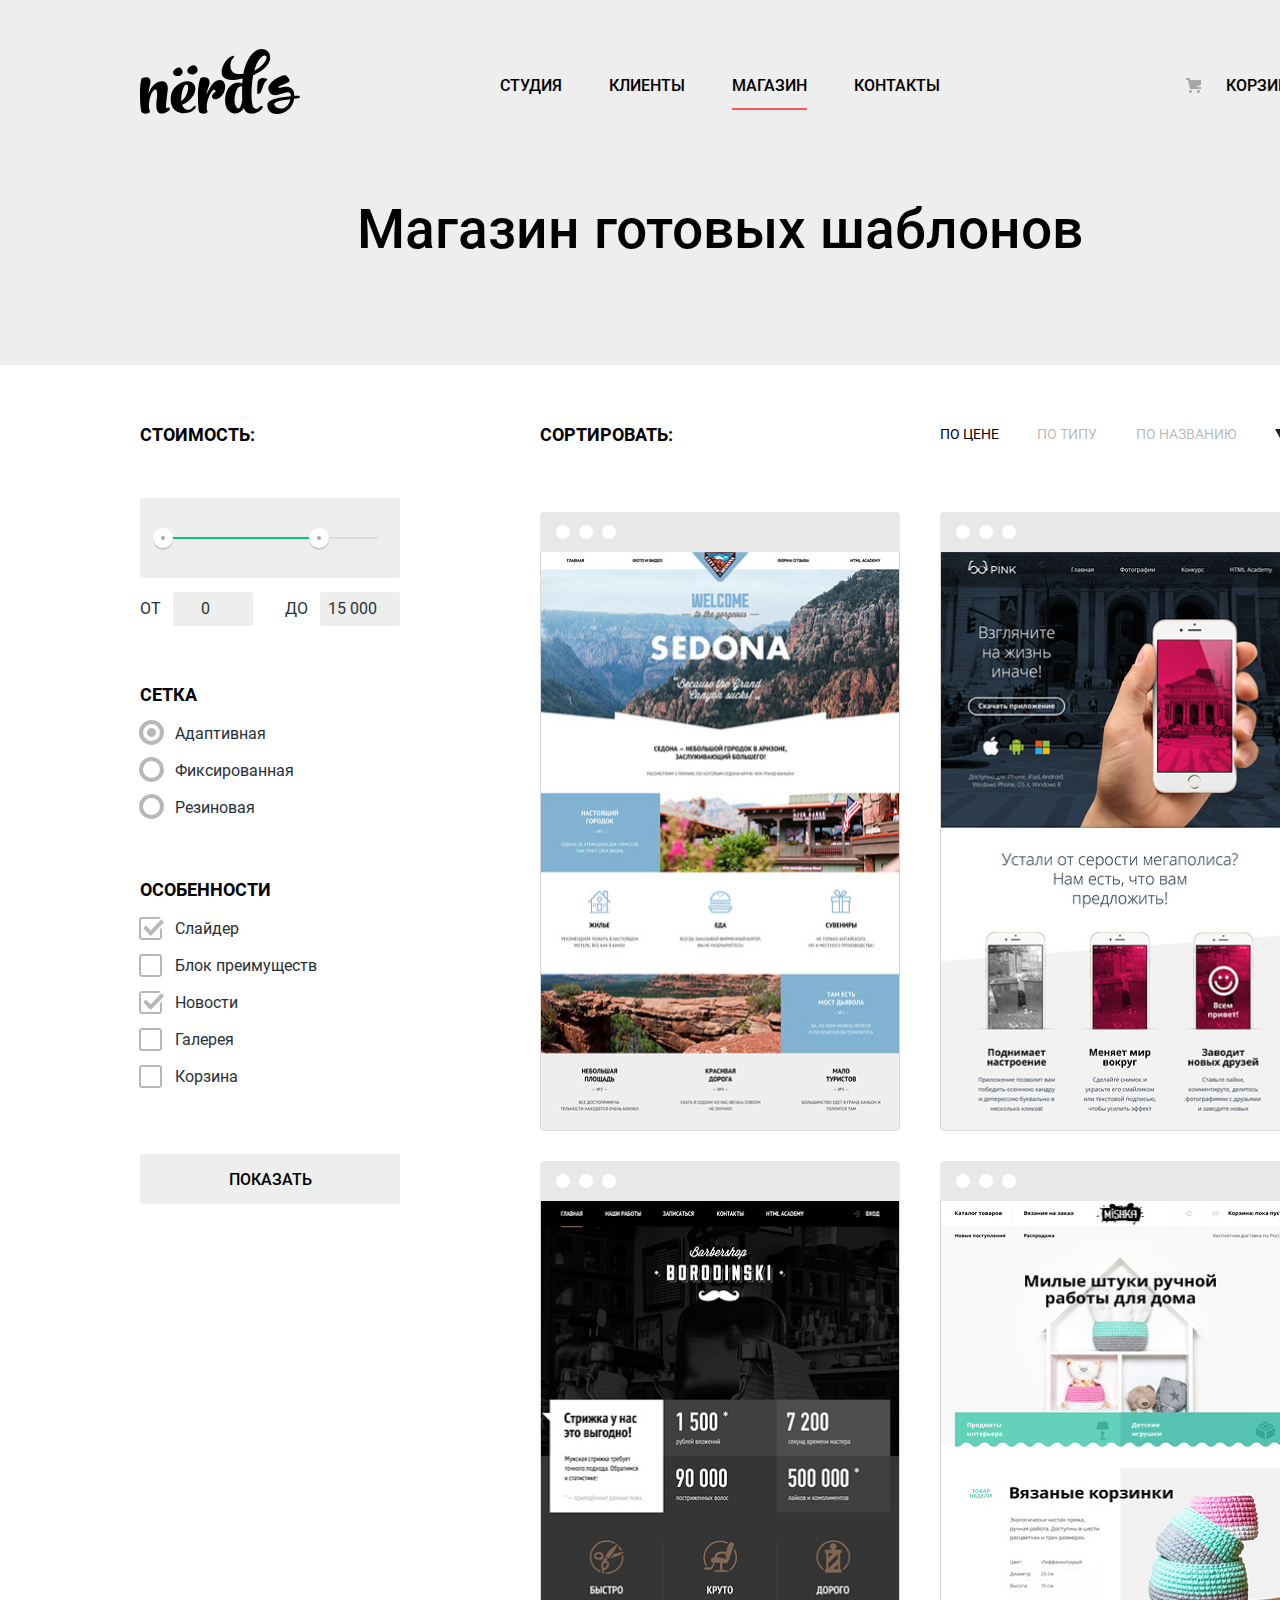
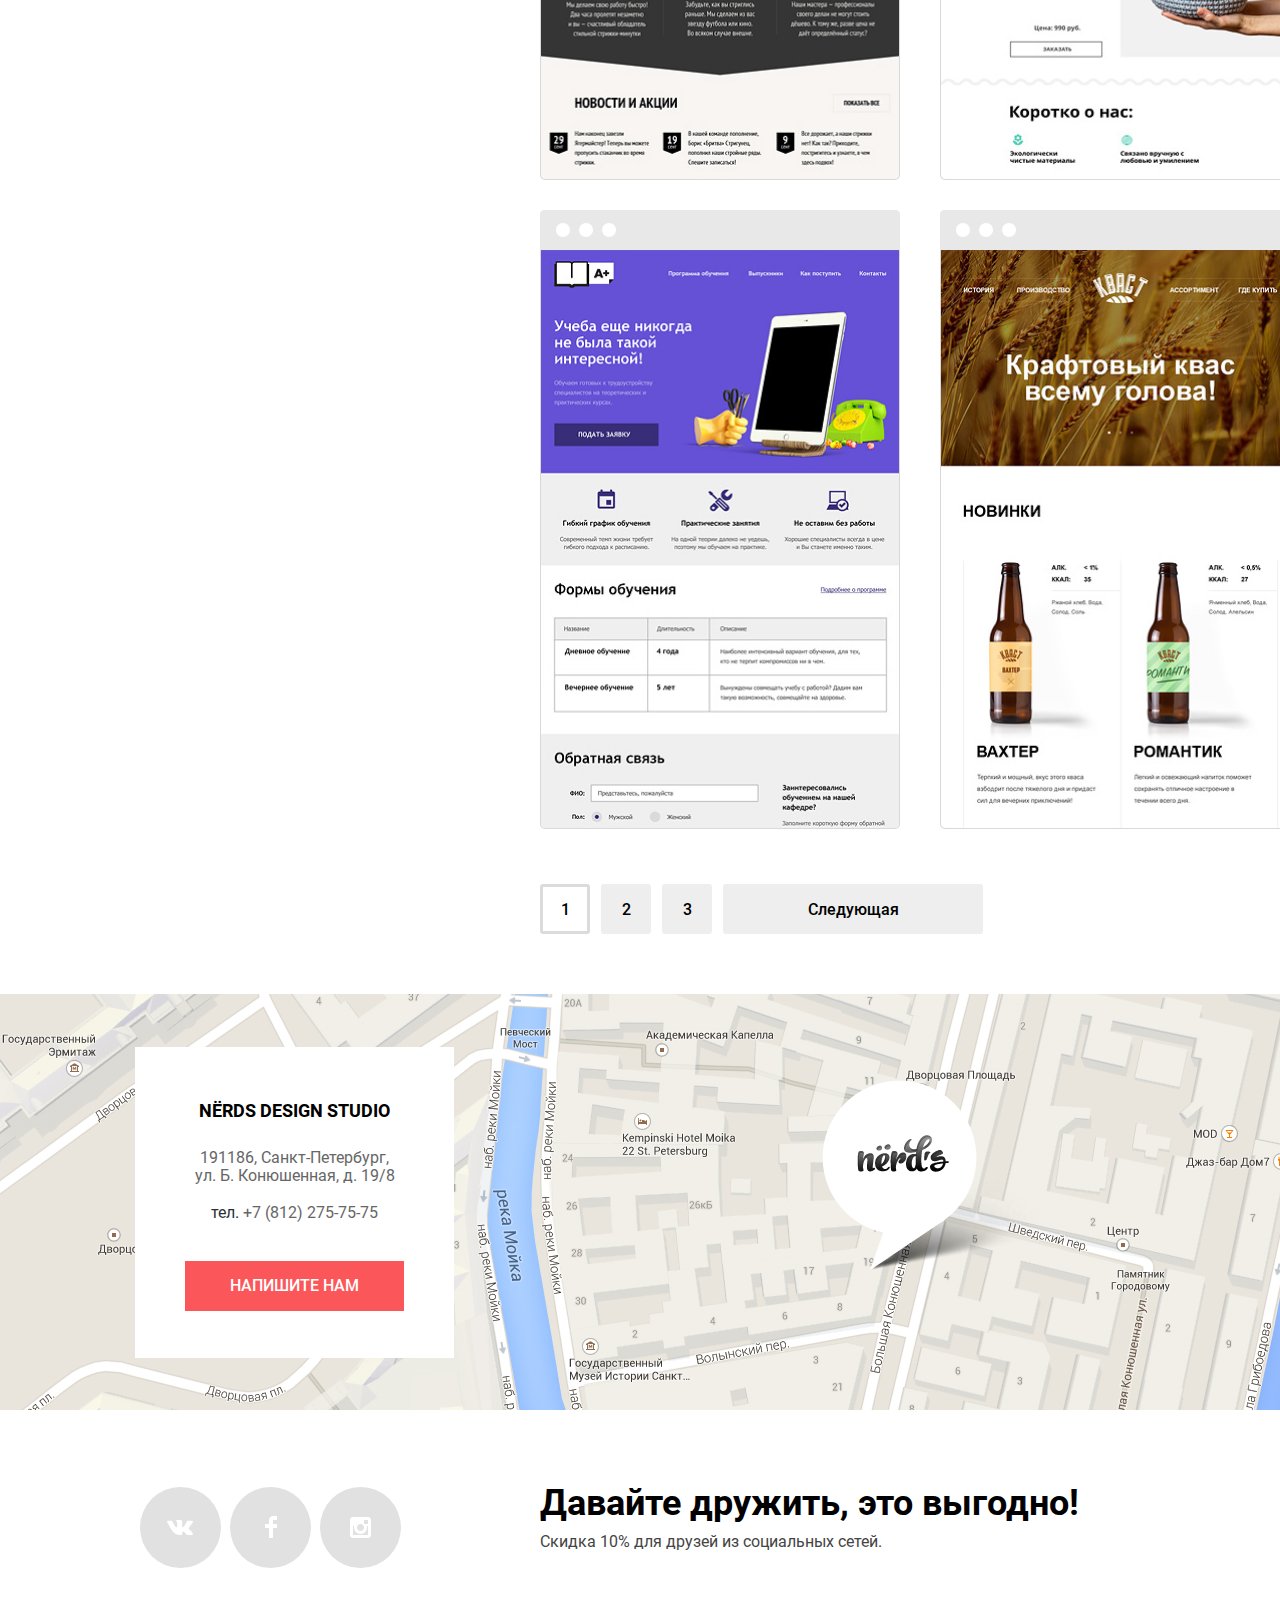
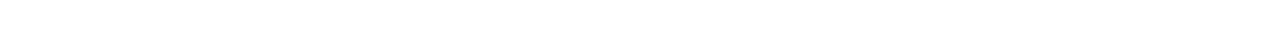
==== catalog.html @ 29f425fc "Правки. Декоративные элементы на главной странице" ====
<!DOCTYPE html>
<html class="page" lang="ru">
  <head>
    <meta charset="utf-8">
    <title>HTML Academy: Нёрдс</title>
    <link rel="stylesheet" href="css/normalize.css">
    <link rel="stylesheet" href="css/style.css">
    <link rel="icon" href="favicon.ico">
    <link rel="icon" href="img/icons/icon.svg" type="image/svg+xml">
    <link rel="apple-touch-icon" href="img/icons/180.png">
    <link rel="manifest" href="manifest.webmanifest">
  </head>
  <body class="page-body inner-page">

    <header class="main-header top-wrapper">
      <nav class="main-navigation container">
        <a class="main-header-logo" href="index.html">
          <img src="img/nerds-logo.svg" width="160" height="66" alt="Вернуться на главную">
        </a>
        <ul class="site-navigation">
          <li><a href="#">Студия</a></li>
          <li><a href="#">Клиенты</a></li>
          <li><a class="disabled">Магазин</a></li>
          <li><a href="#">Контакты</a></li>
        </ul>
        <div class="cart">
          <a class="cart-link" href="#">Корзина</a>
        </div>
      </nav>
    </header>

    <main class="page-catalog">
      <div class="top-wrapper">
        <h1 class="page-title container">Магазин готовых шаблонов</h1>
      </div>

      <div class="container catalog-container">
        <section class="catalog-filters">
          <h2 class="visually-hidden">Фильтр шаблонов</h2>
          <form class="filter" method="get" action="https://echo.htmlacademy.ru">
            <fieldset class="fieldset-item fieldset-price">

              <legend class="filter-name filter-name-price">Стоимость:</legend>
              <div class="range-filter">
                <div class="range-controls">
                  <div class="scale">
                    <div class="bar" style="
                      width: 70%; margin-left: 0"></div>
                  </div>
                  <button class="toggle toggle-min" tabindex="0" style="
              left: 5%"></button>
                  <button class="toggle toggle-max" tabindex="0" style="
              left: 65%"></button>
                </div>

                <div class="price-controls">
                  <label class="min-price" for="filter-for-from">От</label>
                  <input class="input-price" type="number" name="from" id="filter-for-from" placeholder="0">
                  <label class="max-price" for="filter-for-up">До</label>
                  <input class="input-price" type="number" name="up" id="filter-for-up" placeholder="15 000">
                </div>

              </div>

            </fieldset>

            <fieldset class="fieldset-item">
              <legend class="filter-name">Сетка</legend>
              <ul class="filter-list">
                <li class="radio-option">
                  <input class="filter-radio visually-hidden" type="radio" name="grid" value="adaptive" id="filter-for-adaptive" checked>
                  <label for="filter-for-adaptive">Адаптивная</label>
                </li>
                <li class="radio-option">
                  <input class="filter-radio visually-hidden" type="radio" name="grid" value="fixed" id="filter-for-fixed">
                  <label for="filter-for-fixed">Фиксированная</label>
                </li>
                <li class="radio-option">
                  <input class="filter-radio visually-hidden" type="radio" name="grid" value="elastic" id="filter-for-elastic">
                  <label for="filter-for-elastic">Резиновая</label>
                </li>
              </ul>
            </fieldset>
            <fieldset class="fieldset-item">
              <legend class="filter-name">Особенности</legend>
              <ul class="filter-list">
                <li class="checkbox-option">
                  <input class="filter-checkbox visually-hidden" type="checkbox" name="slider" id="filter-for-slider" checked>
                  <label for="filter-for-slider">Слайдер</label>
                </li>
                <li class="checkbox-option">
                  <input class="filter-checkbox visually-hidden" type="checkbox" name="advantages" id="filter-for-advantages">
                  <label for="filter-for-advantages">Блок преимуществ</label>
                </li>
                <li class="checkbox-option">
                  <input class="filter-checkbox visually-hidden"  type="checkbox" name="news" id="filter-for-news" checked>
                  <label for="filter-for-news">Новости</label>
                </li>
                <li class="checkbox-option">
                  <input class="filter-checkbox visually-hidden" type="checkbox" name="gallery" id="filter-for-gallery">
                  <label for="filter-for-gallery">Галерея</label>
                </li>
                <li class="checkbox-option">
                  <input class="filter-checkbox visually-hidden" type="checkbox" name="basket" id="filter-for-basket">
                  <label for="filter-for-basket">Корзина</label>
                </li>
              </ul>
            </fieldset>
            <button class="button filter-button" type="submit">Показать</button>
          </form>
        </section>
          <h2 class="visually-hidden">Список шаблонов</h2>
        <section class="catalog-templates">

          <div class="catalog-filter-by">
            <p class="filter-name">Сортировать:</p>
            <ul class="filter-by">
              <li>
                <a class="filter-by-active" href="#">По цене</a>
              </li>
              <li>
                <a href="#">По типу</a>
              </li>
              <li>
                <a href="#">По названию</a>
              </li>
              <li>
                <a class="filter-pointer pointer-active" href="#">
                  <svg width="11" height="10" viewBox="0 0 11 10"><path d="M5.5 10L0 0H11" fill="#A6A6A6"/></svg>
                </a>
                <a class="filter-pointer" href="#">
                  <svg width="11" height="10" viewBox="0 0 11 10"><path d="M5.5 0L0 10H11L5.5 0Z" fill="#A6A6A6"/></svg>
                </a>
              </li>
            </ul>
          </div>

          <ul class="template-list">
            <li class="template-item">
              <a href="#">
                <img class="template-item-image" src="img/catalog-sedona.jpg" width="358" height="578" alt="Седона">
              </a>
            </li>
            <li class="template-item">
              <a href="#">
                <img class="template-item-image" src="img/catalog-pink.jpg" width="358" height="578" alt="Пинк">
              </a>
            </li>
            <li class="template-item">
              <a href="#">
                <img class="template-item-image" src="img/catalog-barbershop.jpg" width="358" height="578" alt="Бородинский">
              </a>
            </li>
            <li class="template-item">
              <a href="#">
                <img class="template-item-image" src="img/catalog-mishka.jpg" width="358" height="578" alt="Мишка">
              </a>
            </li>
            <li class="template-item">
              <a href="#">
                <img class="template-item-image" src="img/catalog-aplus.jpg" width="358" height="578" alt="Учебная платформа">
              </a>
            </li>
            <li class="template-item">
              <a href="#">
                <img class="template-item-image" src="img/catalog-kvast.jpg" width="358" height="578" alt="Крафтовый квас">
              </a>
            </li>
          </ul>
          <ul class="pagination-list">
            <li class="pagination-item pagination-item-current">
              <a>1</a>
            </li>
            <li class="pagination-item">
              <a href="#">2</a>
            </li>
            <li class="pagination-item">
              <a href="#">3</a>
            </li>
            <li class="pagination-item pagination-next-btn">
              <a href="#">Следующая</a>
            </li>
          </ul>
        </section>
      </div>
    </main>
    <footer class="main-footer">
      <div class="adress-map">
        <img src="img/map-point.svg" width="1440" height="416" alt="расположение студии на карте" />
        <div class="container">
          <section class="contacts">
            <h2 class="visually-hidden">Как нас найти</h2>
              <p class="studio-name">NЁRDS DESIGN STUDIO</p>
              <p class="studio-adress">191186, Санкт-Петербург, ул.&nbsp;Б.&nbsp;Конюшенная, д. 19/8</p>
              <p>тел. <a class="contacts-phone" href="tel:+78122757575">+7 (812) 275-75-75</a></p>
              <a class="button contacts-button" href="#">Напишите нам</a>
          </section>
        </div>
      </div>
        <h2 class="visually-hidden">Социальные сети</h2>
        <section class="footer-social container">
          <ul class="social-list">
            <li>
              <a class="social-button" href="#">
                <span class="visually-hidden">Вконтакте</span>
                <svg width="27" height="15" viewBox="0 0 27 15" fill="none"><path d="M16.138 11.51C17.094 11.201 18.318 13.55 19.621 14.449C20.599 15.13 21.348 14.983 21.348 14.983L24.821 14.933C24.821 14.933 26.636 14.821 25.778 13.379C25.707 13.259 25.275 12.31 23.193 10.357C21.016 8.31404 21.311 8.64504 23.932 5.11304C25.529 2.96004 26.168 1.64504 25.968 1.08504C25.776 0.546037 24.603 0.686037 24.603 0.686037L20.69 0.713037C20.309 0.714037 19.986 0.832037 19.839 1.22804C19.836 1.23204 19.218 2.89404 18.394 4.30704C16.653 7.29604 15.958 7.45504 15.67 7.26804C15.009 6.83504 15.176 5.53104 15.176 4.60404C15.176 1.70704 15.608 0.499037 14.33 0.187037C13.903 0.0830374 13.591 0.0150374 12.502 0.00503741C11.11 -0.0159626 9.92797 0.00503743 9.25797 0.334037C8.81297 0.557037 8.47197 1.04604 8.67897 1.07404C8.93897 1.10904 9.52197 1.23404 9.83397 1.66004C10.235 2.21204 10.223 3.44904 10.223 3.44904C10.223 3.44904 10.452 6.86004 9.68297 7.28304C9.15497 7.57304 8.43297 6.98104 6.87997 4.26704C6.08697 2.87904 5.48797 1.34504 5.48797 1.34504C5.48797 1.34504 5.37197 1.06004 5.16197 0.904037C4.91197 0.719037 4.56197 0.660037 4.56197 0.660037L0.84797 0.684037C0.84797 0.684037 0.28997 0.700037 0.0849697 0.946037C-0.0970303 1.16404 0.0699697 1.61404 0.0699697 1.61404C0.0699697 1.61404 2.97897 8.49504 6.27297 11.961C9.29297 15.143 12.725 14.932 12.725 14.932H14.28C14.28 14.932 14.749 14.878 14.989 14.62C15.213 14.38 15.203 13.929 15.203 13.929C15.203 13.929 15.172 11.82 16.138 11.51Z" fill="white"/></svg>
              </a>
            </li>
            <li>
              <a class="social-button" href="#">
                <span class="visually-hidden">Фейсбук</span>
                <svg width="12" height="22" viewBox="0 0 12 22" fill="none"><path d="M12 4V0H8C5.79086 0 4 1.79086 4 4V8H0V12H4V22H8V12H12V8H8V4H12Z" fill="white"/></svg>
              </a>
            </li>
            <li>
              <a class="social-button" href="#">
                <span class="visually-hidden">Инстаграм</span>
                <svg width="21" height="21" viewBox="0 0 21 21" fill="none"><path fill-rule="evenodd" clip-rule="evenodd" d="M3 0H18C19.65 0 21 1.35 21 3V18C21 19.65 19.65 21 18 21H3C1.35 21 0 19.65 0 18V3C0 1.35 1.35 0 3 0ZM14 10.5C14 8.57 12.43 7 10.5 7C8.57 7 7 8.57 7 10.5C7 12.43 8.57 14 10.5 14C12.43 14 14 12.43 14 10.5ZM3 18V9H4.181C4.0626 9.49127 4.00186 9.99467 4 10.5C4 14.0899 6.91015 17 10.5 17C14.0899 17 17 14.0899 17 10.5C16.9986 9.99464 16.9379 9.49118 16.819 9H18V18H3ZM14 7H18V3H14V7Z" fill="white"/></svg>
              </a>
            </li>
          </ul>
          <div class="footer-promo">
            <p class="discount-text">Давайте дружить, это выгодно!</p>
            <p class="footer-discount">Скидка 10% для друзей из социальных сетей.</p>
          </div>
        </section>
    </footer>
  </body>
</html>
---- css/style.css ----
/*Fonts*/

@font-face {
  font-family: "Roboto";
  src: url("../fonts/roboto.woff2") format("woff2"),
       url("../fonts/roboto.woff") format("woff");
  font-weight: 400;
  font-style: normal;
}
@font-face {
  font-family: "Roboto";
  src: url("../fonts/robotobold.woff2") format("woff2"),
       url("../fonts/robotobold.woff") format("woff");
  font-weight: 700;
  font-style: normal;
}
@font-face {
  font-family: "Roboto";
  src: url("../fonts/robotomedium.woff2") format("woff2"),
       url("../fonts/robotomedium.woff") format("woff");
  font-weight: 500;
  font-style: normal;
}

/*Variables*/
:root {

/*Colors*/
  --white: #FFFFFF;
  --silver: #E1E1E1;
  --grey-lighten:#EEEEEE;
  --grey-light: #DFDFDF;
  --grey: #D5D5D5;
  --grey-somber: #DBDBDB;
  --grey-dark: #666666;
  --grey-darken: #444444;
  --lighten-dimgrey: #D7DCDE;
  --light-dimgrey: #B4B9BB;
  --dimgrey: #4D4D4D;
  --dimgrey-opacity: rgba(77, 77, 77, 0.12);
  --dimgrey-opacity-light: rgba(77, 77, 77, 0.4);
  --dimgrey-opacity-lighten: rgba(77, 77, 77, 0.1);
  --dimly-black: #D7DCDF;
  --dimgrey-black: #ABABAB;
  --black-opacity-lighten: rgba(40, 49, 54, 0.3);
  --black-opacity-light: rgba(0, 0, 0, 0.25);
  --black-opacity: rgba(0, 0, 0, 0.3);
  --black-opacity-dark: rgba(0, 0, 0, 0.6);
  --white-opacity: rgba(255, 255, 255, 0.3);
  --white-smoke: rgba(68, 68, 68, 0.5);
  --grey-opacity: rgba(0, 1, 1, 0.1);
  --light-grey-opacity: rgba(0, 0, 0, 0.15);
  --mysterious-grey: #C1C1C1;
  --ashy-grey: #F2F2F2;
  --light-ashy-grey: rgba(0, 0, 0, 0.1);
  --light-black: #231F20;

  --red: #FB565A;
  --red--dark: #E74246;
  --red--darken: #D7373B;
  --green: #00CA74;
  --green--dark: #00BC6C;
  --green--darken: #00AA62;
  --orange: #EFC849;
  --orange--dark: #EAB534;
  --orange--darken: #E5A722;

/*Basic*/
  --text-basic: #283136;
  --text-dark: #000000;
  --link-hover: var(--red);
  --link-active: var(--black-opacity);
  --background-color: var(--white);
  --wrapper-color: var(--grey-lighten);

  /*Button*/
  --button-text: var(--white);
  --button-text-active:var(--white-opacity);
  --button-text-active: var(--black-opacity);
  --background-button: var(--red);
  --background-button-hover:var(--red--dark);
  --background-button-active:var(--red--darken);
  --catalog-button:var(--grey-lighten);
  --catalog-button-hover:var(--grey-light);
  --catalog-button-active:var(--grey);
  --catalog-button-text:var(--black-opacity);
}

/*Global*/
.page {
  height: 100%;
}

.page-body {
  min-width: 1160px;
  margin: 0 0;
  padding: 0 0;
  font-family: "Roboto", Arial, sans-serif;
  font-weight: 400;
  font-size: 16px;
  line-height: 24px;
  color: var(--text-basic);
  background-color: var(--background-color);

  min-height: 100%;
  display: grid;
  grid-template-rows: auto 1fr auto;
}

.main-header {
  padding-top: 48px;
}

a {
  text-decoration: none;
}

.top-wrapper {
  background-color: var(--wrapper-color);
}

.visually-hidden {
  position: absolute;
  width: 1px;
  height: 1px;
  margin: -1px;
  border: 0;
  padding: 0;
  white-space: nowrap;
  clip-path: inset(100%);
  clip: rect(0 0 0 0);
  overflow: hidden;
}

/*Container*/
.container {
  width: 1160px;
  margin: 0 auto;
  padding: 0 5px;
}

/*Navigation*/
.main-navigation {
  line-height: 30px;
  text-transform: uppercase;
  font-weight: 500;
  display: flex;
  justify-content: space-between;
  align-items: center;
}

.site-navigation {
  list-style: none;
  margin: 0;
  padding: 0;
  display: flex;
  flex-wrap: nowrap;
  justify-content: space-between;
  min-width: 440px;
}

.main-header-img {
  min-width: 160px;
}

.main-header-logo:hover img {
  opacity: 0.7;
}

.main-header-logo:active img {
  opacity: 0.3;
}

.cart {
  min-width: 160px;
  text-align: right;
}

.cart-link {
  position: relative;
}

.cart-link::before{
  content: "";
  position: absolute;
  left: -40px;
  top: 2px;
  width: 15px;
  height: 15px;
  background-image: url("../img/cart-icon.svg");
  background-repeat: no-repeat;
  background-position: 0 0;
}


.site-navigation a, .cart-link {
  color: var(--text-dark);
  padding-bottom: 9px;
}

.site-navigation a:hover, .cart-link:hover, .site-navigation a:focus, .cart-link:focus, .cart-link:focus {
  color: var(--link-hover);
}

.site-navigation a:active, .cart-link:active {
  color: var(--link-active);
}

.site-navigation .disabled {
  box-shadow:
    0px 4px 0 0 var(--grey-lighten),
    0px 6px 0 0 var(--red);
}

/*Features*/
.features {
  margin-bottom: 80px;
  position: relative;
}

.feature-item {
  display: flex;
  width: 100%;
  min-height: 431px;
  flex-direction: column;
  justify-content: space-between;
  background-repeat: no-repeat;
  background-position: top right;
}

.feature-item:first-child {
  background-image: url(../img/nerds-index-slide1.png);
}
.feature-item:nth-child(2) {
  background-image: url(../img/nerds-index-slide2.png);
}
.feature-item:nth-child(3) {
  background-image: url(../img/nerds-index-slide3.png);
}

.feature-list {
  list-style: none;
  margin: 0;
  padding: 0;
  }

.feature-button{
  display: block;
  width: 240px;
  text-align: center;
  padding-top: 16px;
  padding-bottom: 16px;
  margin-bottom: 80px;
}

.feature-title {
  font-size: 55px;
  line-height: 55px;
  font-weight: 500;
  color: var(--text-dark);
  margin: 0;
  width: 520px;
  padding-top: 78px;
}

.feature-text {
  width: 416px;
  margin: 0;
}

.features-control {
  position: absolute;
  left: 50%;
  transform: translateX(-50%);
  top: 317px;
  z-index: 10;
  display: flex;
  width: 88px;
  justify-content: space-between;
}

.features-button {
  width: 18px;
  height: 18px;
  border-radius: 50%;
  border: none;
  background-color: var(--white);
  cursor: pointer;
}

.features-button.current-btn {
  box-shadow:
  inset 0 0 0 5px  var(--white),
  inset 0 0 0 7px  var(--mysterious-grey);

}
.feature-item:not(.features-current) {
  display: none;
}

/*Buttons*/
.button {
  color: var(--button-text);
  background-color: var(--background-button);
  line-height: 18px;
  text-align: center;
  font-weight: 500;
  text-transform: uppercase;
  padding-top: 17px;
  padding-bottom: 15px;
  /*display: block;*/
}

.button:hover {
  background-color: var(--background-button-hover);
}
.button:active {
  background-color: var(--background-button-active);
  color:var(--button-text-active);
}

.product-website, .product-app, .product-presentation {
  display: inline-block;
  margin-top: 32px;
  padding-top: 17px;
  padding-bottom: 15px;
  width: 160px;
}

.product-app {
  background-color: var(--green);
}
.product-app:hover{
  background-color: var(--green--dark);
}
.product-app:active{
  background-color: var(--green--darken);
}
.product-presentation {
  background-color: var(--orange);
}
.product-presentation:hover{
  background-color: var(--orange--dark);
}
.product-presentation:active {
  background-color: var(--orange--darken);
}

/*Products*/
.products {
  padding-bottom: 80px;
  border-bottom: 2px solid var(--grey-lighten);
}

.product-name {
  font-size: 24px;
  line-height: 30px;
  color: var(--text-dark);
  text-transform: uppercase;
  font-weight: 700;
  margin-bottom: 16px;
}

.product-list {
  list-style: none;
  margin: 0;
  padding: 0;
  display: grid;
  grid-template-columns: 300px 300px 300px;
  column-gap: 100px;
}

.product-item p {
  margin-right: 40px;
}

/*Studio description*/
.studio-description {
  padding-top: 39px;
  padding-bottom: 43px;
  display: grid;
  grid-template-columns: 660px 360px;
  justify-content: space-between;
}

.description-caption {
  color: var(--text-dark);
  font-size: 45px;
  line-height: 45px;
  font-weight: 500;
  margin-top: 34px;
  margin-bottom: 32px;
}

.orders-types {
  text-transform: uppercase;
  font-weight: 700;
  margin-top: 40px;
  margin-bottom: 23px;
}

.orders-list {
  list-style: none;
  margin: 0;
  padding: 0;
}

.order-list-item {
  margin-bottom: 30px;
  margin-left: 35px;
  position: relative;
}

.order-list-item::before {
  content: "";
  position: absolute;
  background-color: var(--red);
  width: 25px;
  height: 2px;
  margin-left: -34px;
  top: 11px;
}

.description-statics {
  text-transform: uppercase;
  font-weight: 700;
  color: var(--text-dark);
  margin-top: 37px;
  margin-bottom: 31px;
}

.statics-list {
  list-style: none;
  margin: 0;
  padding: 0;
  display: grid;
  grid-template-columns: 1fr 1fr 1fr;
}

.description-item {
  font-weight: 700;
  font-size: 45px;
  line-height: 64px;
  color:var(--text-dark);
  margin: 0;
  padding: 0;
}

.description-percent {
  display: inline-block;
  vertical-align: super;
  font-size: 26px;
  line-height: 40px;
  font-weight: 700;
  color: var(--basic-black);
}

.descriptin-text {
  line-height: 18px;
  margin-top: 10px;
}

/*Partners*/
.partners-list {
  list-style: none;
  margin: 0;
  margin-bottom: 80px;
  padding: 0;
  padding-top: 40px;
  border-top: 2px solid var(--grey-lighten);
  padding-bottom: 32px;
  border-bottom: 2px solid var(--grey-lighten);
  display: flex;
  justify-content: space-between;
  align-items: center;
}

.partner-image {
  position: relative;
  min-width: 260px;
  text-align: center;
}

.partner-image:not(:last-child)::after {
  content: "";
  position: absolute;
  width: 2px;
  height: 52px;
  background-color: var(--grey-lighten);
  right: -19px;
  top: 50%;
  transform: translateY(-50%);
  }

  .partners-list a .img-partner{
    opacity: 0.2;
  }
  .partners-list a:hover .img-partner {
    opacity: 1;
  }
  .partners-list a:active .img-partner {
    opacity: 0.1;
  }

/*Footer*/
.adress-map {
  text-align: center;
  position: relative;
}

.adress-map .container {
  position: relative;
}

.contacts {
  top: -370px;
  left: 0;
  position: absolute;
  background-color: var(--white);
  width: 319px;
}

.studio-name {
  font-weight: 700;
  font-size: 18px;
  line-height: 30px;
  color: var(--text-dark);
  margin-top: 49px;
  margin-bottom: 23px;
}

.studio-adress {
  color: var(--grey-dark);
  line-height: 18px;
}

.contacts-phone {
  color: var(--grey-dark);
}

.contacts-button {
  display: inline-block;
  width: 219px;
  padding: 16px 0;
  margin-bottom: 47px;
  margin-top: 20px;
  }

.social-list {
  list-style: none;
  margin: 0;
  margin-right: 130px;
  padding: 0;
  display: flex;
  flex-wrap: wrap;
}

.footer-social {
  display: flex;
  align-items: center;
  margin-top: 68px;
  margin-bottom: 80px;
}
.social-button {
  width: 81px;
  height: 81px;
  border-radius: 50%;
  margin-right: 9px;
  display: flex;
  align-items: center;
  justify-content: center;
  background: var(--silver);
}

.social-button:hover {
  background: var(--red--dark);
}
.social-button:active {
  background: var(--red--darken);
  box-shadow: inset 0px 3px 0px var(--grey-opacity);
}
.social-button:active path {
  fill: var(--white-opacity);
}

.discount-text {
  font-weight: 700;
  font-size: 36px;
  line-height: 36px;
  margin-top: 0;
  margin-bottom: 10px;
  color: var(--text-dark);
}

.footer-discount {
  line-height: 22px;
  color: var(--grey-darken);
  margin-top: 0;
}

/*Modal Feedback*/
.feedback {
  padding: 63px 100px 84px 100px;
  width: 960px;
  box-sizing: border-box;
  box-shadow: 0px 20px 40px rgba(0, 0, 0, 0.4);
  position: relative;
}

.modal-heading {
  font-size: 45px;
  line-height: 53px;
  font-weight: 700;
  color: var(--text-dark);
  margin-top: 0;
  margin-bottom: 37px;
  }

.modal-captions {
  font-size: 16px;
  line-height: 18px;
  font-weight: 700;
  display: block;
  margin-bottom: 9px;
}

.modal-item {
  margin-top: 0;
  margin-bottom: 18px;
}

.modal-item input {
  width: 360px;
  padding: 16px;
  box-sizing: border-box;
  border: 2px solid var(--lighten-dimgrey);
  border-radius: 3px;
  }

.feedback-form {
  display: grid;
  grid-template-columns: 360px 360px;
  column-gap: 40px;
}

.modal-item-textarea {
  grid-column: 1 / -1;
  margin-bottom: 47px;
  }

.modal-text {
  color: var(--white-smoke);
  font-size: 16px;
  line-height: 18px;
  padding: 16px;
  border: 2px solid var(--lighten-dimgrey);
  border-radius: 3px;
  width: 100%;
  resize: none;
  box-sizing: border-box;
}
.modal-email::-moz-placeholder,
.modal-name::-moz-placeholder  {
  font-size: 16px;
  line-height: 18px;
  color: var(--white-smoke);
}
.modal-email::-webkit-input-placeholder, .modal-name::-webkit-input-placeholder {
  color: var(--white-smoke);
  font-size: 16px;
  line-height: 18px;
}
/*
.modal-email:focus::-moz-placeholder,
.modal-name:focus::-moz-placeholder  {
  color: var(--grey-darken);
}
.modal-email::-webkit-input-placeholder:focus, .modal-name::-webkit-input-placeholder:focus {
  color: var(--grey-darken);
}
*/
.modal-item input:hover, .modal-text:hover {
  border: 2px solid var(--light-dimgrey);
}

.modal-item input:focus, .modal-text:focus {
  color: var(--grey-darken);
}

.modal-item input:invalid {
  border: 2px solid var(--red--darken);
  color: var(--red--darken);
  outline: none;
}

.modal-button {
  width: 259px;
  border: none;
}

.modal-close {
  height: 21px;
  width: 21px;
  border: none;
  background-color: transparent;
  background-image: url(../img/close-cross.svg);
  opacity: 0.3;
  background-repeat: no-repeat;
  cursor: pointer;
  position: absolute;
  top: 63px;
  right: 100px;
}

.modal-close:hover {
  opacity: 1;
}

.modal-close:active {
  opacity: 0.1;
  outline: none;
}

.modal-close:hover {
  outline: none;
}

/*Inner page*/
.container.page-title {
  font-size: 55px;
  line-height: 55px;
  font-weight: 500;
  margin: 0 auto;
  padding: 0;
  padding-top: 78px;
  padding-bottom: 108px;
  text-align: center;
  color: var(--text-dark);
  margin-bottom: 55px;
}

.catalog-container {
  display: grid;
  grid-template-columns: 260px 1fr;
  column-gap: 140px;
}

.filter {
  font-size: 16px;
  line-height: 20px;
  font-weight:400;
}

.fieldset-item {
  border: none;
  margin: 0;
  padding: 0;
  margin-bottom: 40px;
}

.filter-name {
  text-transform: uppercase;
  color: var(--text-dark);
  font-weight: 700;
  font-size: 18px;
  line-height: 30px;
  margin-bottom: 14px;
}

.filter-name-price {
  margin-bottom: 48px;
}

.filter .fieldset-price  {
  margin-bottom: 54px;
  line-height: 22px;
  text-transform: uppercase;
}

.range-filter {
  width: 260px;
}

.range-controls {
  height: 41px;
  background-color: var(--grey-lighten);
  border-radius: 3px;
  padding-top: 39px;
  padding-left: 22px;
  padding-right: 22px;
  margin-bottom: 14px;
  position: relative;
}

.scale {
  background: var(--dimly-black);
  height: 2px;
}

.bar {
  background-color: var(--green);
  height: 2px;
  width: 70%;
}

.toggle {
  background-color: var(--dimgrey-black);
  width: 20px;
  height: 20px;
  border: 8px solid var(--white);
  border-radius: 50%;
  box-shadow: 0px 2px 1px var(--light-grey-opacity);
  position: absolute;
  top: 30px;
  cursor: pointer;
  padding: 0;
}

.toggle-min{
  left: 18px;
}

.toggle-max {
  left: 160px;
}

.checkbox-option, .radio-option {
  margin-bottom: 17px;
}

.checkbox-option label, .radio-option label {
  display: block;
  position: relative;
}

.filter-radio + label::before {
  position: absolute;
  content: "";
  height: 17px;
  width: 17px;
  border-radius: 50%;
  border: 4px solid var(--dimgrey);
  opacity: 0.4;
  left: -36px;
  top: -4px;
}

.filter-radio:checked + label::after {
  position: absolute;
  content: "";
  left: -36px;
  top: -4px;
  width: 17px;
  height: 17px;
  border: 4px solid transparent;
  opacity: 0.4;
  box-shadow:
    inset 0 0 0 4px var(--white),
    inset 0 0 0 9px var(--dimgrey);
  border-radius: 50%;
  background-color: transparent;
  }

  .filter-checkbox:hover + label::before, .filter-checkbox:checked:hover + label::before, .filter-radio:checked:hover + label::after, .filter-radio:hover + label::before  {
    opacity: 1;
  }

  .filter-checkbox[disabled] + label::before, .filter-checkbox:checked[disabled] + label::before, .filter-radio:checked[disabled] + label::after, .filter-radio[disabled] + label::before {
    opacity: 0.1;
  }

  .filter-checkbox[disabled]+label, .filter-radio[disabled]+label {
    color: var(--black-opacity-lighten);
  }

.filter-checkbox + label::before {
  position: absolute;
  content: "";
  height: 23px;
  width: 25px;
  background-image: url(../img/checkbox-off.svg);
  background-repeat: no-repeat;
  background-position: 0 0;
  opacity: 0.4;
  left: -36px;
  top: -2px;
}

.filter-checkbox:checked + label::before {
  background-image: none, url("../img/checkbox-on.svg");
  opacity: 0.4;
  }

.filter-list{
  list-style: none;
  margin: 0;
  padding: 0;
  padding-left: 35px;
}

.input-price::placeholder {
  color: var(--text-basic);
  }

.input-price {
  font-size: inherit;
  font-family: inherit;
  color: inherit;
  width: 64px;
  padding: 8px;
  border-radius: 3px;
  border: none;
  background-color: var(--grey-lighten);
  text-align: center;
}

.max-price {
  margin-left: 20px;
}

.price-controls {
  display: flex;
  justify-content: space-between;
  align-items: center;
}

.filter-list {
  font-size: 16px;
  line-height: 20px;
}

.filter-button {
  display: block;
  width: 260px;
  background-color: var(--catalog-button);
  color: var(--text-dark);
  font-size: 16px;
  line-height: 18px;
  font-weight: 500;
  border: none;
  border-radius: 3px;
  padding-left: 0;
  padding-right: 0;
  margin-top: 50px;
}
.filter-button:hover {
  background-color: var(--catalog-button-hover);
}
.filter-button:active {
  background-color: var(--catalog-button-hover);
  color: var(--catalog-button-text);
  outline: none;
  box-shadow: inset 0px 3px 0px var(--grey-opacity);
}

.catalog-filter-by {
  display: flex;
  justify-content: space-between;
  align-items: flex-start;
  margin-bottom: 48px;
}

.catalog-filter-by .filter-name {
  margin-top: 0;
}

.filter-by {
  list-style: none;
  margin: 0;
  padding: 0;
  padding-top: 5px;
  font-size: 14px;
  line-height: 18px;
  font-weight: 400;
  text-transform: uppercase;
  width: 360px;
  display: flex;
  flex-wrap: wrap;
  justify-content: space-between;
}

.filter-by a {
  color: var(--black-opacity);
}
.filter-by a:hover {
  color: var(--black-opacity-dark);
}
.filter-by a:active, a.filter-by-active {
  color: var(--text-dark);
}

.filter-pointer {
  opacity: 0.2;
}

.filter-pointer:hover {
  opacity: 1;
}

.pointer-active {
  opacity: 1;
}

.filter-pointer:active path, .filter-pointer.pointer-active path {
  fill: var(--light-black);
}

.template-list {
  list-style: none;
  margin: 0;
  padding: 0;
  display: flex;
  flex-wrap: wrap;
  padding-bottom: 25px;
}

.template-item {
  width: 360px;
  border: 1px solid var(--light-ashy-grey);
  border-top: none;
  box-sizing: border-box;
  margin-top: 40px;
  background-color: var(--ashy-grey);
  border-radius: 0 0 5px 5px;
  margin-right: 40px;
  margin-bottom: 30px;
  position: relative;

}

.template-item::before {
  position: absolute;
  content: "";
  width: 360px;
  height: 40px;
  top: -40px;
  right: -1px;
  background-image: url(../img/template-item-top.svg);
  background-repeat: no-repeat;
  opacity: 0.12;
}

.template-item:hover::before {
  opacity: 1;
}

.template-item:hover {
  border: 1px solid transparent;
  border-top: none;
  box-shadow: 0px 6px 15px var(--black-opacity-light);
}


.template-item a {
  display: flex;
}

.template-item:nth-child(2n) {
  margin-right: 0;
}

.template-item-image {
  width: 358px;
  height: 578px;
  border-radius: 0 0 5px 5px;
}

.pagination-list {
list-style: none;
margin: 0;
padding: 0;
grid-column: 1 / -1;
display: flex;
flex-wrap: wrap;
margin-bottom: 60px;
align-items: center;
}

.pagination-item a{
  display: block;
  border-radius: 3px;
  text-align: center;
  min-width: 50px;
  min-height: 50px;
  margin-right: 11px;
  padding-top: 17px;
  padding-bottom: 15px;
  box-sizing: border-box;
  color: var(--text-dark);
  line-height: 18px;
  font-weight: 500;
  background-color: var(--grey-lighten);
}
.pagination-item a:hover {
  background-color:var(--grey-light);
}
.pagination-item a:active {
  background-color: var(--grey);
  color: var(--black-opacity);
  box-shadow: inset 0px 3px 0px var(--grey-opacity);
}

.pagination-item-current a, .pagination-item-current a:hover,
.pagination-item-current a:focus, .pagination-item-current a:active {
  background-color: transparent;
  box-shadow: none;
  color: var(--text-dark);
  box-shadow: inset 0 0 0 3px var(--grey-somber);
}

.pagination-next-btn a {
  width: 260px;
}

.pagination-item:last-child {
  margin-right: 0;
}
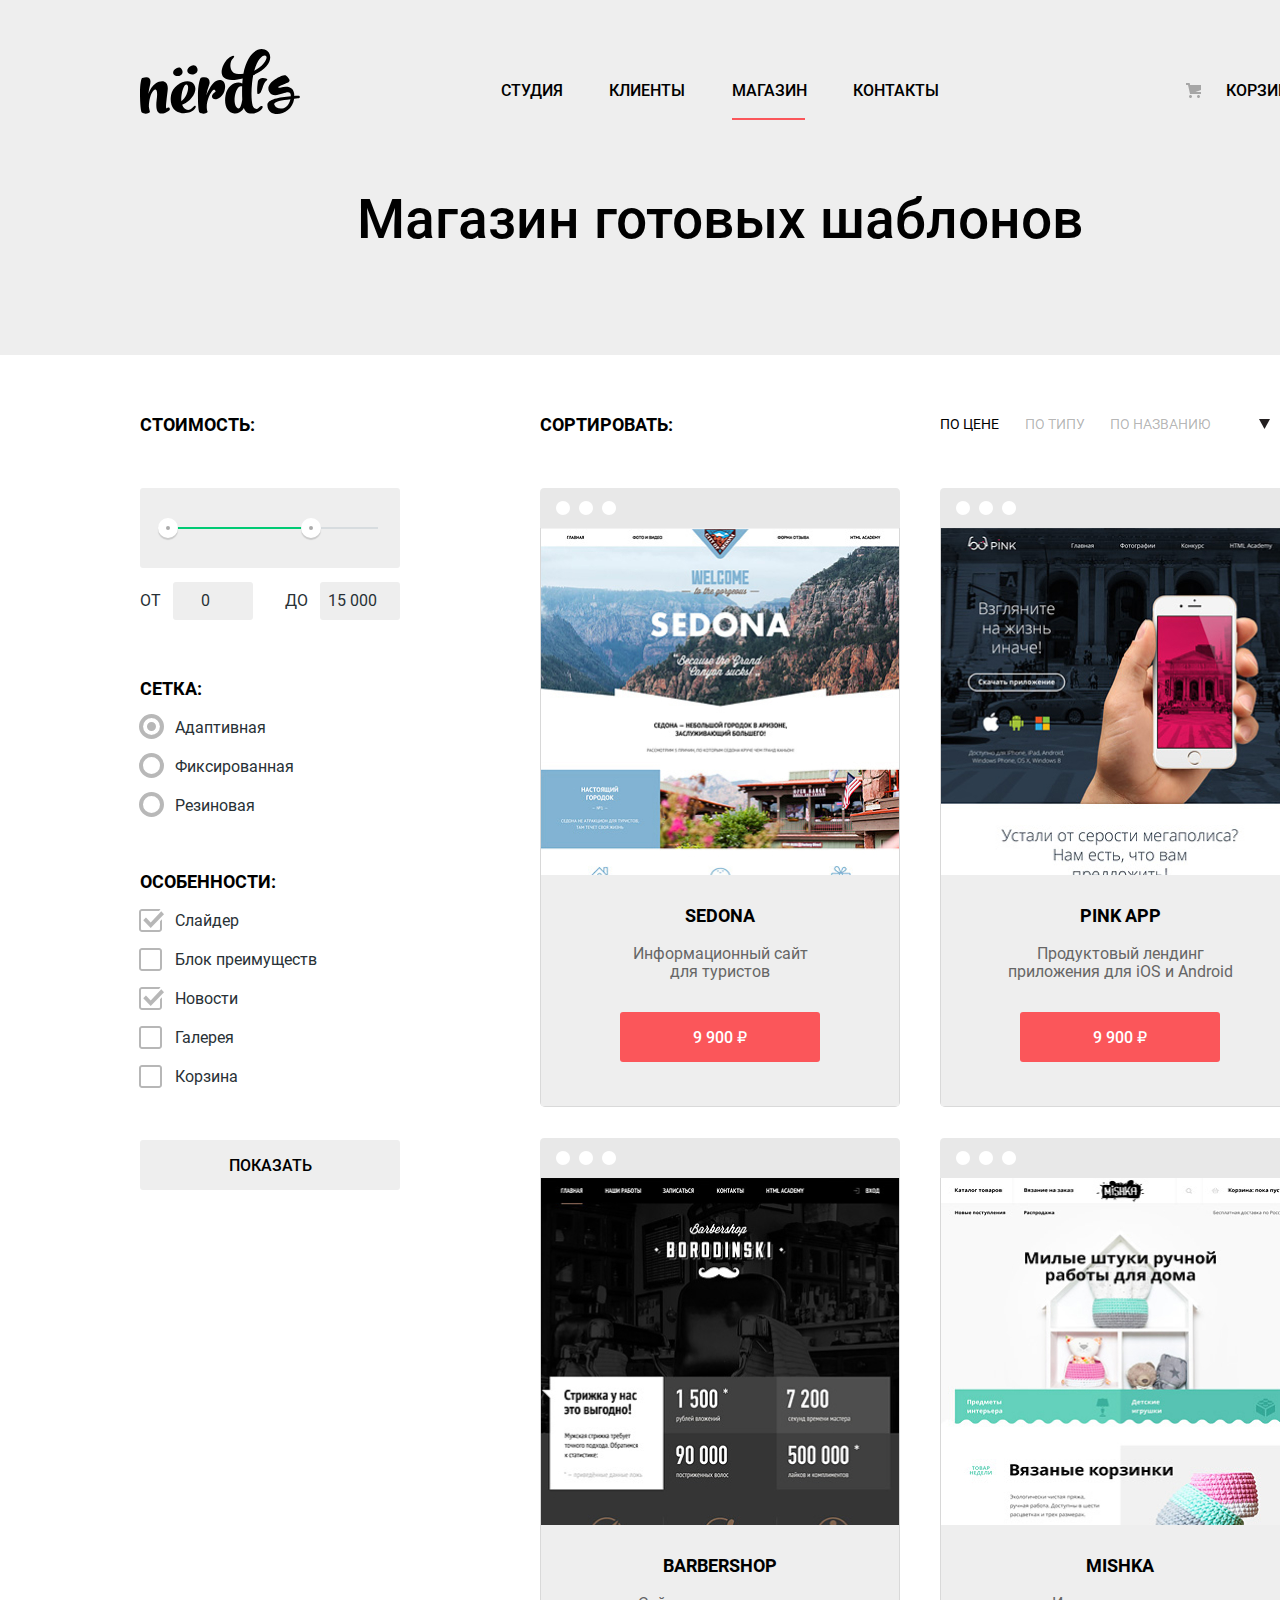
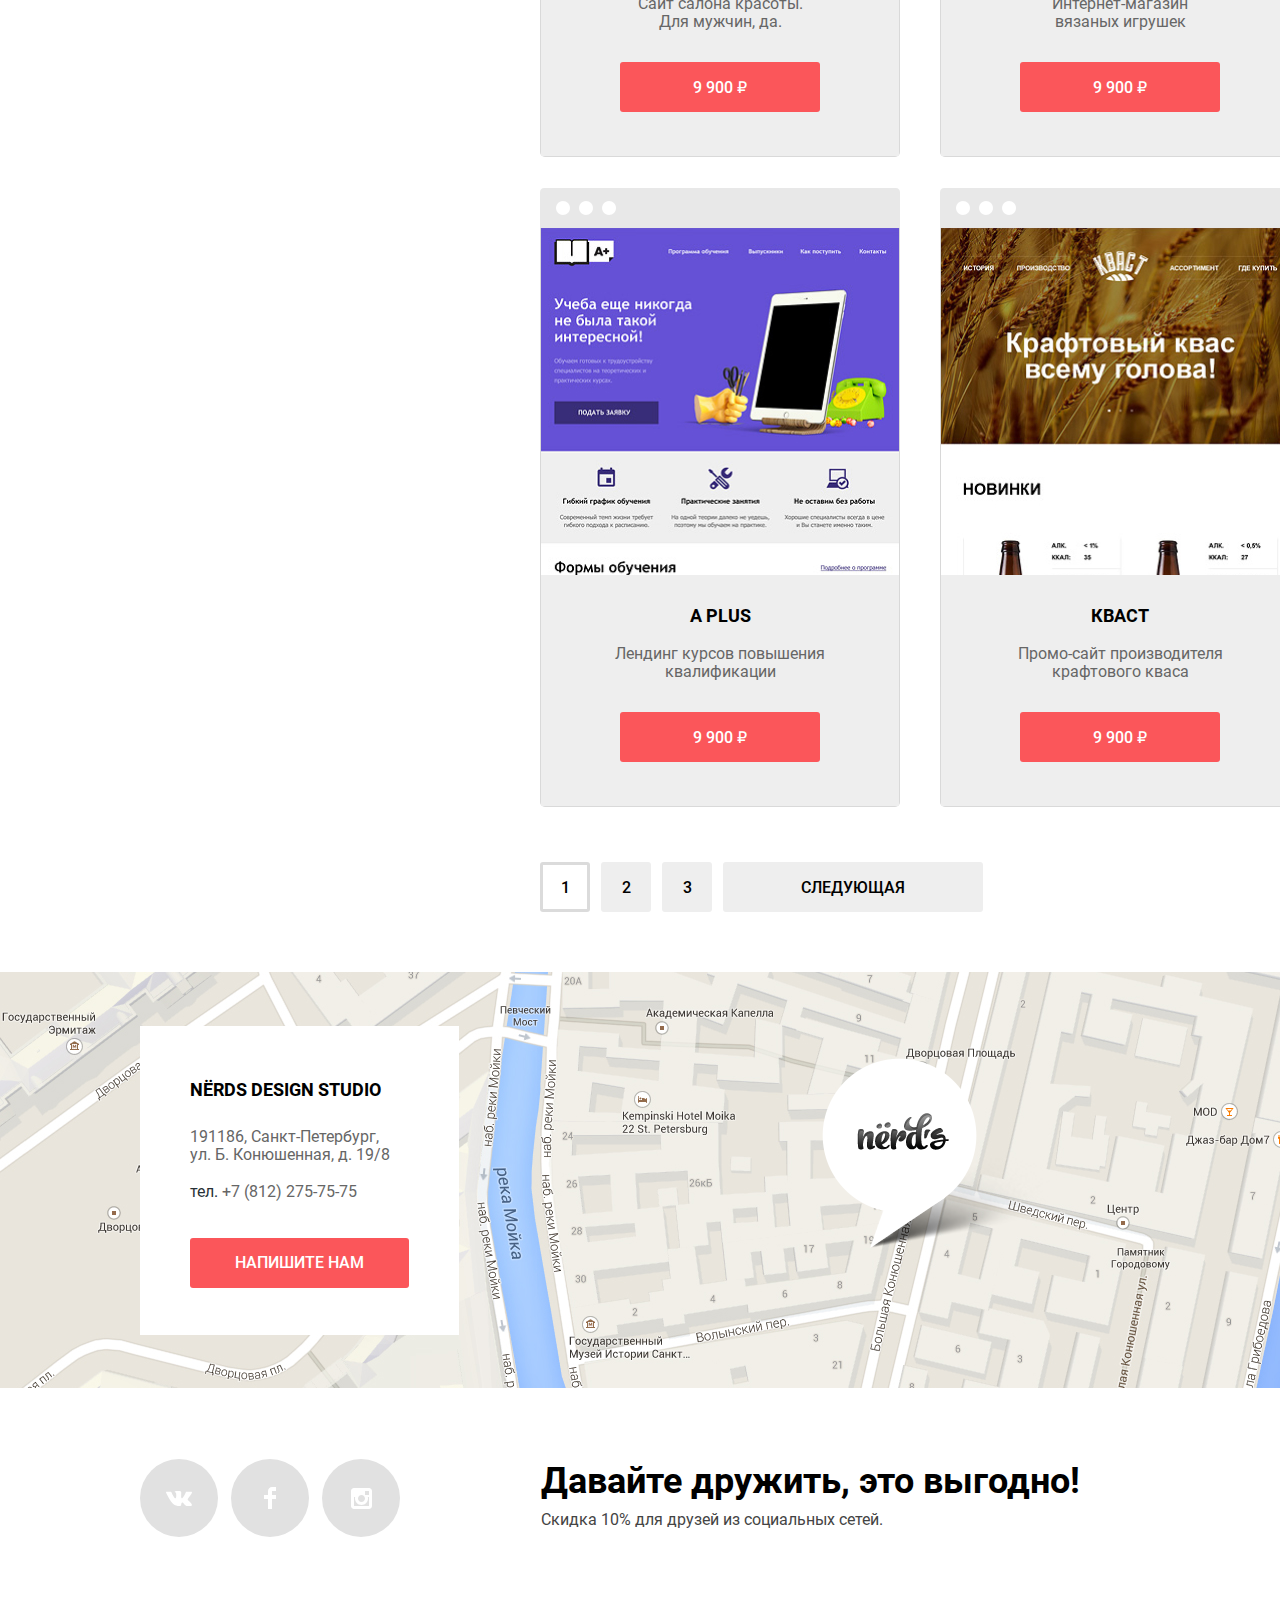
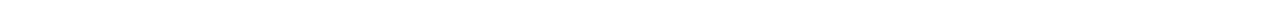
==== commit 99a27102: "12. Декоративные элементы на внутренней странице" ====
--- a/catalog.html
+++ b/catalog.html
@@ -15,12 +15,12 @@
     <header class="main-header top-wrapper">
       <nav class="main-navigation container">
         <a class="main-header-logo" href="index.html">
-          <img src="img/nerds-logo.svg" width="160" height="66" alt="Вернуться на главную">
+          <img class="header-img" src="img/nerds-logo.svg" width="160" height="66" alt="Вернуться на главную">
         </a>
         <ul class="site-navigation">
           <li><a href="#">Студия</a></li>
           <li><a href="#">Клиенты</a></li>
-          <li><a class="disabled">Магазин</a></li>
+          <li><a class="link-disabled">Магазин</a></li>
           <li><a href="#">Контакты</a></li>
         </ul>
         <div class="cart">
@@ -39,7 +39,6 @@
           <h2 class="visually-hidden">Фильтр шаблонов</h2>
           <form class="filter" method="get" action="https://echo.htmlacademy.ru">
             <fieldset class="fieldset-item fieldset-price">
-
               <legend class="filter-name filter-name-price">Стоимость:</legend>
               <div class="range-filter">
                 <div class="range-controls">
@@ -48,24 +47,21 @@
                       width: 70%; margin-left: 0"></div>
                   </div>
                   <button class="toggle toggle-min" tabindex="0" style="
-              left: 5%"></button>
+              left: 7%"></button>
                   <button class="toggle toggle-max" tabindex="0" style="
-              left: 65%"></button>
+              left: 62%"></button>
                 </div>
-
                 <div class="price-controls">
                   <label class="min-price" for="filter-for-from">От</label>
                   <input class="input-price" type="number" name="from" id="filter-for-from" placeholder="0">
                   <label class="max-price" for="filter-for-up">До</label>
                   <input class="input-price" type="number" name="up" id="filter-for-up" placeholder="15 000">
                 </div>
-
-              </div>
-
+              </div>
             </fieldset>
 
             <fieldset class="fieldset-item">
-              <legend class="filter-name">Сетка</legend>
+              <legend class="filter-name filter-name-grid">Сетка:</legend>
               <ul class="filter-list">
                 <li class="radio-option">
                   <input class="filter-radio visually-hidden" type="radio" name="grid" value="adaptive" id="filter-for-adaptive" checked>
@@ -82,7 +78,7 @@
               </ul>
             </fieldset>
             <fieldset class="fieldset-item">
-              <legend class="filter-name">Особенности</legend>
+              <legend class="filter-name filter-name-feature">Особенности:</legend>
               <ul class="filter-list">
                 <li class="checkbox-option">
                   <input class="filter-checkbox visually-hidden" type="checkbox" name="slider" id="filter-for-slider" checked>
@@ -138,33 +134,63 @@
           <ul class="template-list">
             <li class="template-item">
               <a href="#">
-                <img class="template-item-image" src="img/catalog-sedona.jpg" width="358" height="578" alt="Седона">
-              </a>
-            </li>
-            <li class="template-item">
-              <a href="#">
-                <img class="template-item-image" src="img/catalog-pink.jpg" width="358" height="578" alt="Пинк">
-              </a>
-            </li>
-            <li class="template-item">
-              <a href="#">
-                <img class="template-item-image" src="img/catalog-barbershop.jpg" width="358" height="578" alt="Бородинский">
-              </a>
-            </li>
-            <li class="template-item">
-              <a href="#">
-                <img class="template-item-image" src="img/catalog-mishka.jpg" width="358" height="578" alt="Мишка">
-              </a>
-            </li>
-            <li class="template-item">
-              <a href="#">
-                <img class="template-item-image" src="img/catalog-aplus.jpg" width="358" height="578" alt="Учебная платформа">
-              </a>
-            </li>
-            <li class="template-item">
-              <a href="#">
-                <img class="template-item-image" src="img/catalog-kvast.jpg" width="358" height="578" alt="Крафтовый квас">
-              </a>
+                <img class="template-item-image" src="img/catalog-sedona.jpg" width="358" height="578" alt="Макет проекта Седона">
+              </a>
+              <div class="template-modal">
+                <a class="template-modal-heading" href="#">Sedona</a>
+                <p class="template-modal-text">Информационный сайт для&nbsp;туристов</p>
+                <button class="button template-modal-button">9 900 <span>&#8381;</span></button>
+              </div>
+            </li>
+            <li class="template-item">
+              <a href="#">
+                <img class="template-item-image" src="img/catalog-pink.jpg" width="358" height="578" alt="Макет проекта Пинк">
+              </a>
+              <div class="template-modal">
+                <a class="template-modal-heading" href="#">Pink app</a>
+                <p class="template-modal-text">Продуктовый лендинг приложения для iOS и Android</p>
+                <button class="button template-modal-button">9 900 <span>&#8381;</span></button>
+              </div>
+            </li>
+            <li class="template-item">
+              <a href="#">
+                <img class="template-item-image" src="img/catalog-barbershop.jpg" width="358" height="578" alt="Макет проекта Бородинский">
+              </a>
+              <div class="template-modal">
+                <a class="template-modal-heading" href="#">Barbershop</a>
+                <p class="template-modal-text">Сайт салона красоты. Для&nbsp;мужчин, да.</p>
+                <button class="button template-modal-button">9 900 <span>&#8381;</span></button>
+              </div>
+            </li>
+            <li class="template-item">
+              <a href="#">
+                <img class="template-item-image" src="img/catalog-mishka.jpg" width="358" height="578" alt="Макет проекта Мишка">
+              </a>
+              <div class="template-modal">
+                <a class="template-modal-heading" href="#">Mishka</a>
+                <p class="template-modal-text">Интернет-магазин вязаных&nbsp;игрушек</p>
+                <button class="button template-modal-button">9 900 <span>&#8381;</span></button>
+              </div>
+            </li>
+            <li class="template-item">
+              <a href="#">
+                <img class="template-item-image" src="img/catalog-aplus.jpg" width="358" height="578" alt="Макет проекта А плюс">
+              </a>
+              <div class="template-modal">
+                <a class="template-modal-heading" href="#">A plus</a>
+                <p class="template-modal-text">Лендинг курсов повышения квалификации</p>
+                <button class="button template-modal-button">9 900 <span>&#8381;</span></button>
+              </div>
+            </li>
+            <li class="template-item">
+              <a href="#">
+                <img class="template-item-image" src="img/catalog-kvast.jpg" width="358" height="578" alt="Макет проекта Кваст">
+              </a>
+              <div class="template-modal">
+                <a class="template-modal-heading" href="#">Кваст</a>
+                <p class="template-modal-text">Промо-сайт производителя крафтового кваса</p>
+                <button class="button template-modal-button">9 900 <span>&#8381;</span></button>
+              </div>
             </li>
           </ul>
           <ul class="pagination-list">
@@ -186,7 +212,7 @@
     </main>
     <footer class="main-footer">
       <div class="adress-map">
-        <img src="img/map-point.svg" width="1440" height="416" alt="расположение студии на карте" />
+        <img src="img/map-point.svg" width="1440" height="416" alt="студия находится по адресу Санкт-Петербург, ул. Б. Конюшенная, д. 19/8" />
         <div class="container">
           <section class="contacts">
             <h2 class="visually-hidden">Как нас найти</h2>
@@ -225,5 +251,25 @@
           </div>
         </section>
     </footer>
+
+    <section class="modal feedback visually-hidden">
+      <h3 class="modal-heading">Напишите нам</h3>
+      <form class="feedback-form" method="post" action="https://echo.htmlacademy.ru">
+        <p class="modal-item">
+          <label class="modal-captions" for="feedback-name">Ваше имя:</label>
+          <input class="modal-name" type="text" name="user-name" id="feedback-name" placeholder="Имя Фамилия"/>
+        </p>
+        <p class="modal-item">
+          <label class="modal-captions" for="feedback-email">Ваш email:</label>
+          <input class="modal-email" type="email" name="user-email" id="feedback-email" placeholder="email@example.com "/>
+        </p>
+        <p class="modal-item-textarea">
+          <label class="modal-captions" for="feedback-text">Текст письма:</label>
+          <textarea class="modal-text" name="user-text" id="feedback-text" rows="5" placeholder="В свободной форме"></textarea>
+        </p>
+        <button class="button modal-button" type="submit">Отправить</button>
+      </form>
+      <button class="modal-close" type="button" aria-label="Закрыть окно"></button>
+    </section>
   </body>
 </html>
--- a/css/style.css
+++ b/css/style.css
@@ -127,8 +127,9 @@
   border: 0;
   padding: 0;
   white-space: nowrap;
+  clip: rect(0 0 0 0);
+  -webkit-clip-path: inset(100);
   clip-path: inset(100%);
-  clip: rect(0 0 0 0);
   overflow: hidden;
 }
 
@@ -145,6 +146,7 @@
   text-transform: uppercase;
   font-weight: 500;
   display: flex;
+  flex-wrap: wrap;
   justify-content: space-between;
   align-items: center;
 }
@@ -154,13 +156,15 @@
   margin: 0;
   padding: 0;
   display: flex;
-  flex-wrap: nowrap;
+  flex-wrap: wrap;
   justify-content: space-between;
-  min-width: 440px;
-}
-
-.main-header-img {
+  min-width: 438px;
+  padding-top: 20px;
+}
+
+.header-img {
   min-width: 160px;
+  display: block;
 }
 
 .main-header-logo:hover img {
@@ -174,6 +178,7 @@
 .cart {
   min-width: 160px;
   text-align: right;
+  padding-top: 20px;
 }
 
 .cart-link {
@@ -195,7 +200,7 @@
 
 .site-navigation a, .cart-link {
   color: var(--text-dark);
-  padding-bottom: 9px;
+  padding-bottom: 0;
 }
 
 .site-navigation a:hover, .cart-link:hover, .site-navigation a:focus, .cart-link:focus, .cart-link:focus {
@@ -206,10 +211,18 @@
   color: var(--link-active);
 }
 
-.site-navigation .disabled {
-  box-shadow:
-    0px 4px 0 0 var(--grey-lighten),
-    0px 6px 0 0 var(--red);
+.link-disabled {
+  position: relative;
+}
+
+.link-disabled:after {
+  position: absolute;
+  content: "";
+  width: 73px;
+  height: 2px;
+  background-color: var(--red);
+  left: 0;
+  top: 37px;
 }
 
 /*Features*/
@@ -225,7 +238,7 @@
   flex-direction: column;
   justify-content: space-between;
   background-repeat: no-repeat;
-  background-position: top right;
+  background-position-x: 397px;
 }
 
 .feature-item:first-child {
@@ -250,6 +263,7 @@
   text-align: center;
   padding-top: 16px;
   padding-bottom: 16px;
+  margin-top: 10px;
   margin-bottom: 80px;
 }
 
@@ -266,6 +280,12 @@
 .feature-text {
   width: 416px;
   margin: 0;
+  flex-grow: 1;
+  padding-top: 38px;
+}
+
+.feature-item:first-child .feature-text {
+  padding-top: 25px;
 }
 
 .features-control {
@@ -308,7 +328,7 @@
   text-transform: uppercase;
   padding-top: 17px;
   padding-bottom: 15px;
-  /*display: block;*/
+  border-radius: 3px;
 }
 
 .button:hover {
@@ -321,7 +341,7 @@
 
 .product-website, .product-app, .product-presentation {
   display: inline-block;
-  margin-top: 32px;
+  margin-top: 16px;
   padding-top: 17px;
   padding-bottom: 15px;
   width: 160px;
@@ -359,6 +379,7 @@
   text-transform: uppercase;
   font-weight: 700;
   margin-bottom: 16px;
+  margin-top: 19px;
 }
 
 .product-list {
@@ -374,10 +395,12 @@
   margin-right: 40px;
 }
 
+
+
 /*Studio description*/
 .studio-description {
   padding-top: 39px;
-  padding-bottom: 43px;
+  padding-bottom: 47px;
   display: grid;
   grid-template-columns: 660px 360px;
   justify-content: space-between;
@@ -406,7 +429,7 @@
 }
 
 .order-list-item {
-  margin-bottom: 30px;
+  margin-bottom: 25px;
   margin-left: 35px;
   position: relative;
 }
@@ -425,8 +448,9 @@
   text-transform: uppercase;
   font-weight: 700;
   color: var(--text-dark);
-  margin-top: 37px;
+  margin-top: 30px;
   margin-bottom: 31px;
+  text-align: center;
 }
 
 .statics-list {
@@ -466,11 +490,12 @@
   margin: 0;
   margin-bottom: 80px;
   padding: 0;
-  padding-top: 40px;
+  padding-top: 52px;
   border-top: 2px solid var(--grey-lighten);
   padding-bottom: 32px;
   border-bottom: 2px solid var(--grey-lighten);
   display: flex;
+  flex-wrap: wrap;
   justify-content: space-between;
   align-items: center;
 }
@@ -504,8 +529,12 @@
 
 /*Footer*/
 .adress-map {
-  text-align: center;
   position: relative;
+}
+
+.adress-map img {
+  display: block;
+  margin: 0 auto;
 }
 
 .adress-map .container {
@@ -513,11 +542,14 @@
 }
 
 .contacts {
-  top: -370px;
-  left: 0;
+  top: -362px;
+  left: 5px;
   position: absolute;
   background-color: var(--white);
   width: 319px;
+  box-sizing: border-box;
+  padding-left: 50px;
+  padding-right: 50px;
 }
 
 .studio-name {
@@ -543,7 +575,7 @@
   width: 219px;
   padding: 16px 0;
   margin-bottom: 47px;
-  margin-top: 20px;
+  margin-top: 18px;
   }
 
 .social-list {
@@ -553,23 +585,28 @@
   padding: 0;
   display: flex;
   flex-wrap: wrap;
+  justify-content: space-between;
+}
+
+.social-list li:not(:last-child) {
+  margin-right: 2px;
 }
 
 .footer-social {
   display: flex;
   align-items: center;
-  margin-top: 68px;
+  margin-top: 61px;
   margin-bottom: 80px;
 }
 .social-button {
-  width: 81px;
-  height: 81px;
+  width: 78px;
+  height: 78px;
   border-radius: 50%;
-  margin-right: 9px;
   display: flex;
   align-items: center;
   justify-content: center;
   background: var(--silver);
+  margin-right: 11px;
 }
 
 .social-button:hover {
@@ -581,6 +618,10 @@
 }
 .social-button:active path {
   fill: var(--white-opacity);
+}
+
+.footer-promo {
+  padding-top: 14px;
 }
 
 .discount-text {
@@ -603,8 +644,14 @@
   padding: 63px 100px 84px 100px;
   width: 960px;
   box-sizing: border-box;
+  background-color: var(--white);
   box-shadow: 0px 20px 40px rgba(0, 0, 0, 0.4);
-  position: relative;
+  position: fixed;
+  right: 0;
+  left: 0;
+  margin: auto;
+  top: 16%;
+  z-index: 20;
 }
 
 .modal-heading {
@@ -630,8 +677,9 @@
 }
 
 .modal-item input {
+  color: var(--grey-darken);
   width: 360px;
-  padding: 16px;
+  padding: 14px;
   box-sizing: border-box;
   border: 2px solid var(--lighten-dimgrey);
   border-radius: 3px;
@@ -645,46 +693,47 @@
 
 .modal-item-textarea {
   grid-column: 1 / -1;
-  margin-bottom: 47px;
+  margin-bottom: 39px;
   }
 
 .modal-text {
-  color: var(--white-smoke);
+  color: var(--grey-darken);
   font-size: 16px;
   line-height: 18px;
-  padding: 16px;
+  padding: 12px;
   border: 2px solid var(--lighten-dimgrey);
   border-radius: 3px;
   width: 100%;
   resize: none;
   box-sizing: border-box;
 }
-.modal-email::-moz-placeholder,
-.modal-name::-moz-placeholder  {
+
+.modal-email::-webkit-input-placeholder, .modal-name::-webkit-input-placeholder, .modal-text::placeholder  {
+  color: var(--white-smoke);
+  font-size: 16px;
+  line-height: 18px;
+}
+
+.modal-email::-moz-placeholder, .modal-name::-moz-placeholder, .modal-text::-moz-placeholder {
   font-size: 16px;
   line-height: 18px;
   color: var(--white-smoke);
 }
-.modal-email::-webkit-input-placeholder, .modal-name::-webkit-input-placeholder {
-  color: var(--white-smoke);
-  font-size: 16px;
-  line-height: 18px;
-}
-/*
-.modal-email:focus::-moz-placeholder,
-.modal-name:focus::-moz-placeholder  {
+
+.modal-name:focus::-webkit-input-placeholder,
+.modal-email:focus::-webkit-input-placeholder,
+.modal-text:focus::placeholder {
   color: var(--grey-darken);
 }
-.modal-email::-webkit-input-placeholder:focus, .modal-name::-webkit-input-placeholder:focus {
+
+.feedback input:focus::-moz-placeholder,
+.feedback .modal-text:focus::-moz-placeholder  {
   color: var(--grey-darken);
-}
-*/
+  opacity: 1;
+}
+
 .modal-item input:hover, .modal-text:hover {
   border: 2px solid var(--light-dimgrey);
-}
-
-.modal-item input:focus, .modal-text:focus {
-  color: var(--grey-darken);
 }
 
 .modal-item input:invalid {
@@ -708,12 +757,13 @@
   background-repeat: no-repeat;
   cursor: pointer;
   position: absolute;
-  top: 63px;
-  right: 100px;
+  top: 77px;
+  right: 91px;
 }
 
 .modal-close:hover {
   opacity: 1;
+  outline: none;
 }
 
 .modal-close:active {
@@ -721,9 +771,6 @@
   outline: none;
 }
 
-.modal-close:hover {
-  outline: none;
-}
 
 /*Inner page*/
 .container.page-title {
@@ -755,7 +802,7 @@
   border: none;
   margin: 0;
   padding: 0;
-  margin-bottom: 40px;
+  margin-bottom: 32px;
 }
 
 .filter-name {
@@ -764,11 +811,15 @@
   font-weight: 700;
   font-size: 18px;
   line-height: 30px;
-  margin-bottom: 14px;
+  margin-bottom: 12px;
 }
 
 .filter-name-price {
   margin-bottom: 48px;
+}
+
+.filter-name-grid, .filter-name-feature {
+  margin-bottom: 14px;
 }
 
 .filter .fieldset-price  {
@@ -825,7 +876,7 @@
 }
 
 .checkbox-option, .radio-option {
-  margin-bottom: 17px;
+  margin-bottom: 19px;
 }
 
 .checkbox-option label, .radio-option label {
@@ -861,11 +912,17 @@
   background-color: transparent;
   }
 
-  .filter-checkbox:hover + label::before, .filter-checkbox:checked:hover + label::before, .filter-radio:checked:hover + label::after, .filter-radio:hover + label::before  {
+  .filter-checkbox:hover + label::before, .filter-checkbox:checked:hover + label::before,
+  .filter-radio:checked:hover + label::after, .filter-radio:hover + label::before  {
     opacity: 1;
   }
 
-  .filter-checkbox[disabled] + label::before, .filter-checkbox:checked[disabled] + label::before, .filter-radio:checked[disabled] + label::after, .filter-radio[disabled] + label::before {
+  .filter-checkbox:focus + label, .filter-radio:focus + label {
+    outline: 1px solid var(--dimgrey);
+  }
+
+  .filter-checkbox[disabled] + label::before, .filter-checkbox:checked[disabled] + label::before,
+  .filter-radio:checked[disabled] + label::after, .filter-radio[disabled] + label::before {
     opacity: 0.1;
   }
 
@@ -907,7 +964,7 @@
   font-family: inherit;
   color: inherit;
   width: 64px;
-  padding: 8px;
+  padding: 10px 8px;
   border-radius: 3px;
   border: none;
   background-color: var(--grey-lighten);
@@ -941,7 +998,7 @@
   border-radius: 3px;
   padding-left: 0;
   padding-right: 0;
-  margin-top: 50px;
+  margin-top: 34px;
 }
 .filter-button:hover {
   background-color: var(--catalog-button-hover);
@@ -955,9 +1012,10 @@
 
 .catalog-filter-by {
   display: flex;
+  flex-wrap: wrap;
   justify-content: space-between;
   align-items: flex-start;
-  margin-bottom: 48px;
+  margin-bottom: 35px;
 }
 
 .catalog-filter-by .filter-name {
@@ -979,6 +1037,13 @@
   justify-content: space-between;
 }
 
+.filter-by li:last-child {
+  width: 41px;
+  margin-left: 22px;
+  display: flex;
+  justify-content: space-between;
+}
+
 .filter-by a {
   color: var(--black-opacity);
 }
@@ -1019,13 +1084,12 @@
   border: 1px solid var(--light-ashy-grey);
   border-top: none;
   box-sizing: border-box;
-  margin-top: 40px;
+  margin-top: 41px;
   background-color: var(--ashy-grey);
   border-radius: 0 0 5px 5px;
   margin-right: 40px;
   margin-bottom: 30px;
   position: relative;
-
 }
 
 .template-item::before {
@@ -1063,6 +1127,60 @@
   width: 358px;
   height: 578px;
   border-radius: 0 0 5px 5px;
+  object-fit: contain;
+}
+
+.template-modal {
+  width: 100%;
+  min-height: 231px;
+  background-color: var(--grey-lighten);
+  padding-top: 26px;
+  padding-bottom: 44px;
+  box-sizing: border-box;
+  display: flex;
+  flex-wrap: wrap;
+  flex-direction: column;
+  justify-content: space-between;
+  align-items: center;
+  text-align: center;
+  position: absolute;
+  z-index: 10;
+  bottom: 0;
+}
+
+.template-modal-heading {
+  text-transform: uppercase;
+  color: var(--text-dark);
+  font-weight: 700;
+  font-size: 18px;
+  line-height: 30px;
+  }
+
+.template-modal-heading:hover {
+  color: var(--red);
+}
+
+.template-modal-heading:active {
+  color: var(--black-opacity);
+}
+
+.template-modal-text {
+  width: 255px;
+  min-height: 37px;
+  max-height: 390px;
+  overflow: auto;
+  line-height: 18px;
+  color: var(--grey-dark);
+  margin-top: 0;
+}
+
+.template-modal-button {
+  width: 200px;
+  border: none;
+}
+
+.template-modal-button:active {
+  color: var(--white);
 }
 
 .pagination-list {
@@ -1072,8 +1190,12 @@
 grid-column: 1 / -1;
 display: flex;
 flex-wrap: wrap;
-margin-bottom: 60px;
+margin-bottom: 50px;
 align-items: center;
+}
+
+.pagination-item {
+  margin-bottom: 10px;
 }
 
 .pagination-item a{
@@ -1110,6 +1232,7 @@
 
 .pagination-next-btn a {
   width: 260px;
+  text-transform: uppercase;
 }
 
 .pagination-item:last-child {
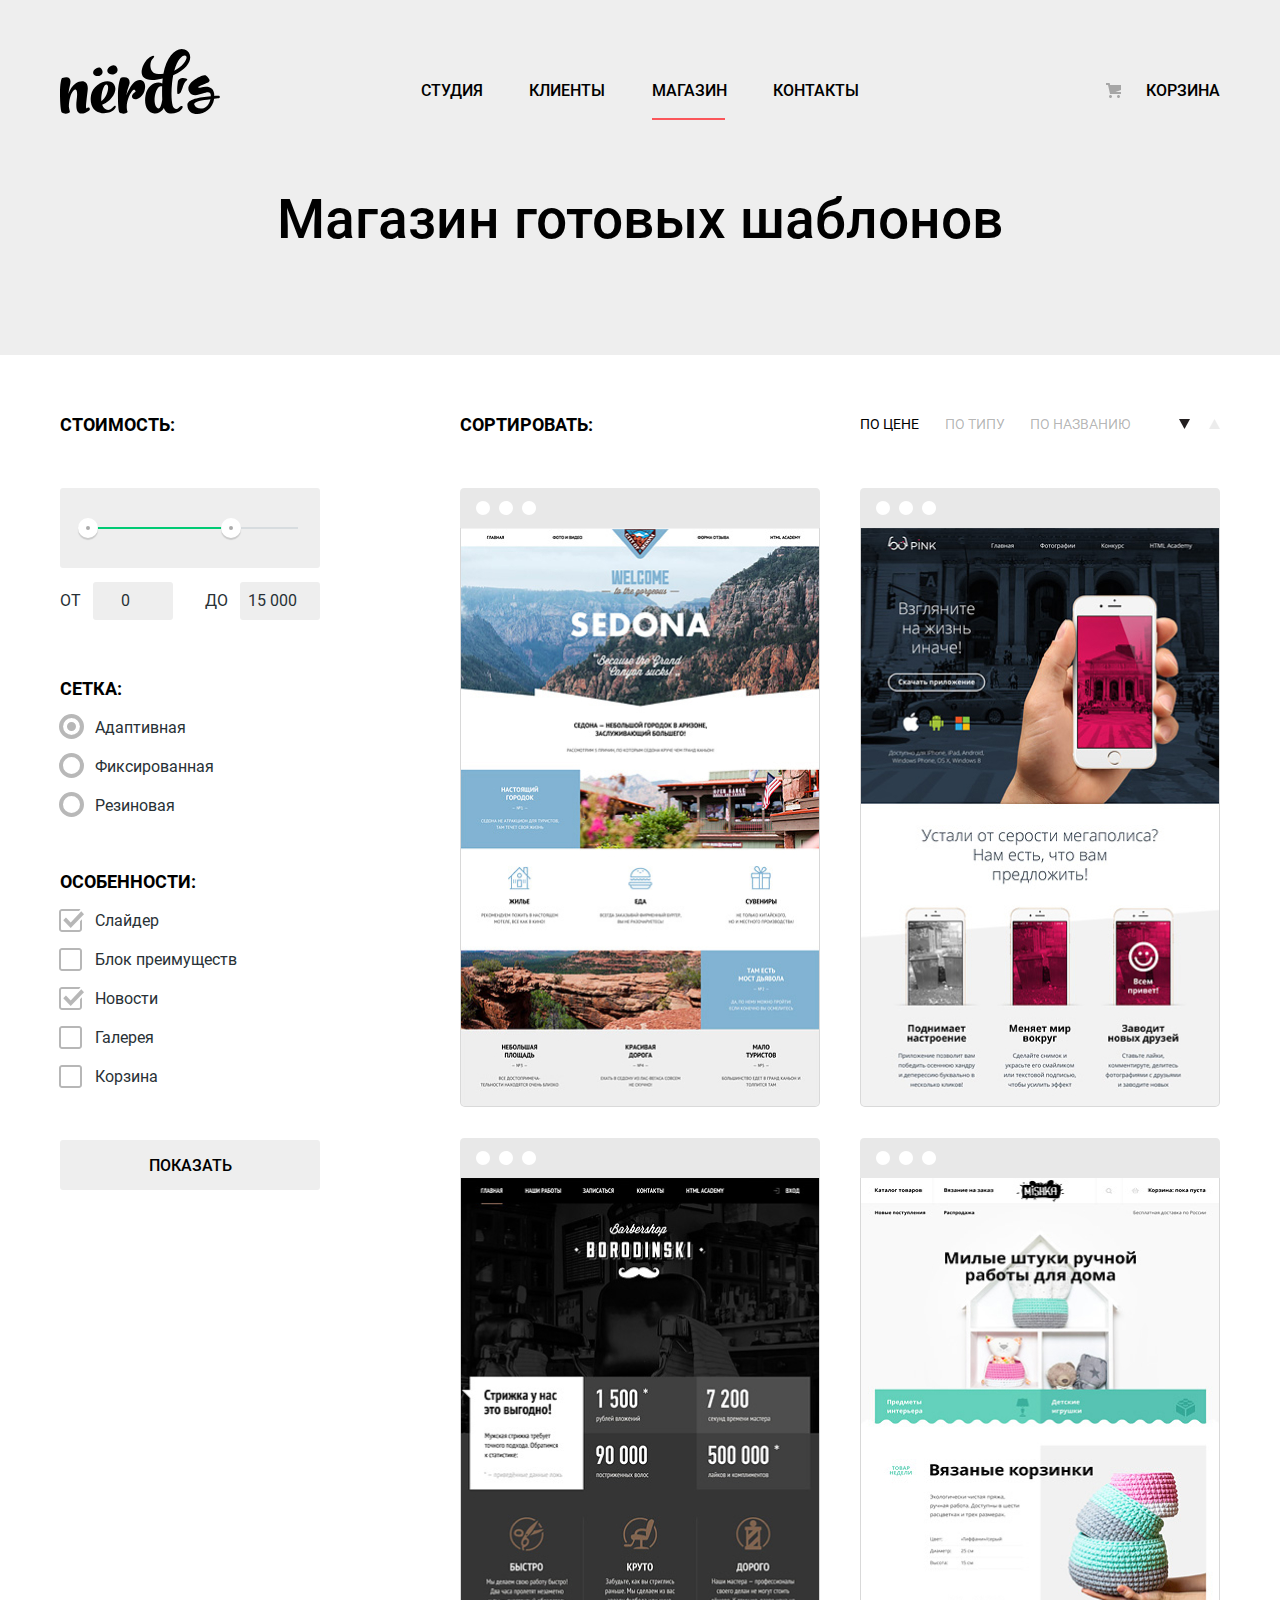
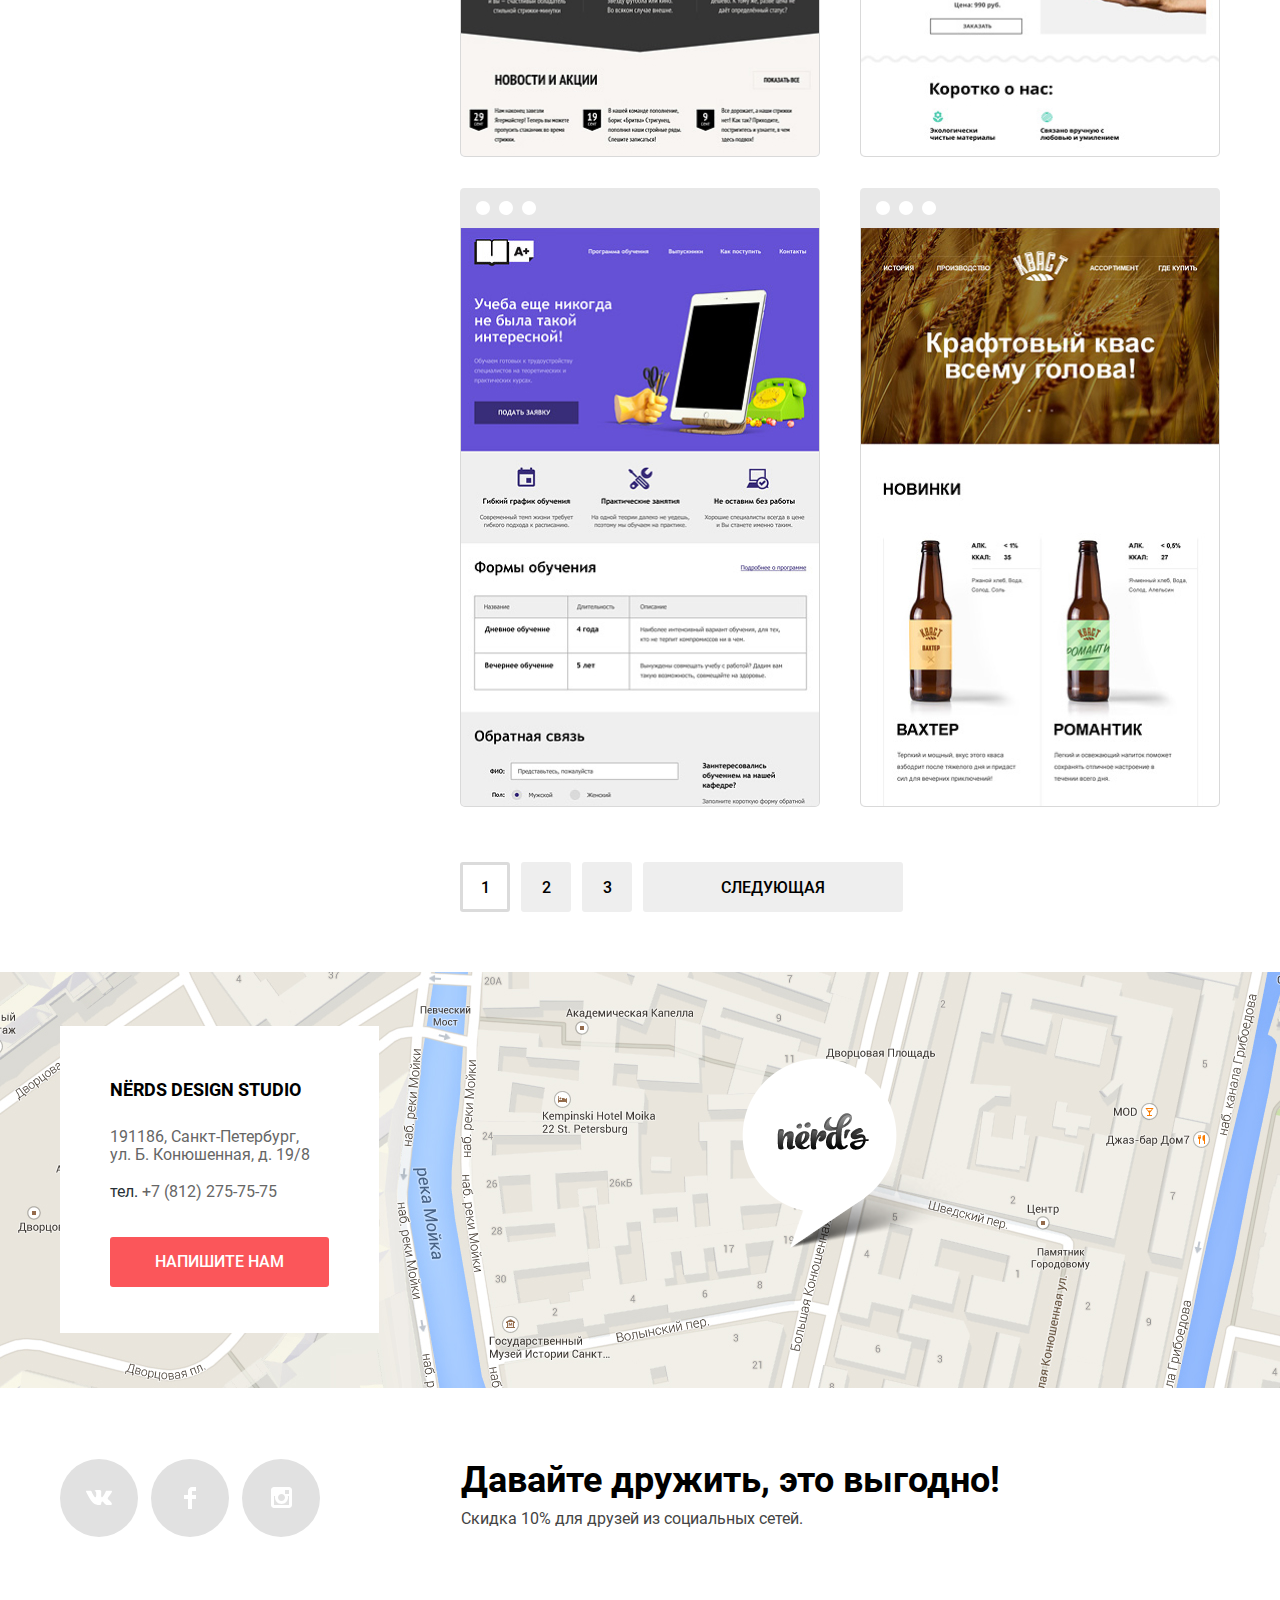
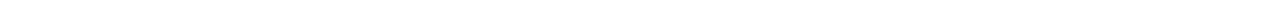
==== commit 36aac059: "12. Декоративные элементы на внутренней странице + js" ====
--- a/catalog.html
+++ b/catalog.html
@@ -11,7 +11,6 @@
     <link rel="manifest" href="manifest.webmanifest">
   </head>
   <body class="page-body inner-page">
-
     <header class="main-header top-wrapper">
       <nav class="main-navigation container">
         <a class="main-header-logo" href="index.html">
@@ -28,12 +27,10 @@
         </div>
       </nav>
     </header>
-
     <main class="page-catalog">
       <div class="top-wrapper">
         <h1 class="page-title container">Магазин готовых шаблонов</h1>
       </div>
-
       <div class="container catalog-container">
         <section class="catalog-filters">
           <h2 class="visually-hidden">Фильтр шаблонов</h2>
@@ -59,7 +56,6 @@
                 </div>
               </div>
             </fieldset>
-
             <fieldset class="fieldset-item">
               <legend class="filter-name filter-name-grid">Сетка:</legend>
               <ul class="filter-list">
@@ -107,7 +103,6 @@
         </section>
           <h2 class="visually-hidden">Список шаблонов</h2>
         <section class="catalog-templates">
-
           <div class="catalog-filter-by">
             <p class="filter-name">Сортировать:</p>
             <ul class="filter-by">
@@ -130,7 +125,6 @@
               </li>
             </ul>
           </div>
-
           <ul class="template-list">
             <li class="template-item">
               <a href="#">
@@ -212,6 +206,7 @@
     </main>
     <footer class="main-footer">
       <div class="adress-map">
+        <iframe src="https://www.google.com/maps/embed?pb=!1m14!1m8!1m3!1d1291.9728438064565!2d30.321937646729896!3d59.93880721831587!3m2!1i1024!2i768!4f13.1!3m3!1m2!1s0x4696310fca145cc1%3A0x42b32648d8238007!2z0JHQvtC70YzRiNCw0Y8g0JrQvtC90Y7RiNC10L3QvdCw0Y8g0YPQuy4sIDE5LzgsINCh0LDQvdC60YIt0J_QtdGC0LXRgNCx0YPRgNCzLCAxOTExODY!5e0!3m2!1sru!2sru!4v1615152051289!5m2!1sru!2sru" width="1440" height="416" style="border:0;" allowfullscreen="" loading="lazy"></iframe>
         <img src="img/map-point.svg" width="1440" height="416" alt="студия находится по адресу Санкт-Петербург, ул. Б. Конюшенная, д. 19/8" />
         <div class="container">
           <section class="contacts">
@@ -251,8 +246,7 @@
           </div>
         </section>
     </footer>
-
-    <section class="modal feedback visually-hidden">
+    <section class="feedback modal-display-none">
       <h3 class="modal-heading">Напишите нам</h3>
       <form class="feedback-form" method="post" action="https://echo.htmlacademy.ru">
         <p class="modal-item">
@@ -271,5 +265,6 @@
       </form>
       <button class="modal-close" type="button" aria-label="Закрыть окно"></button>
     </section>
+    <script src="js/popup.js"></script>
   </body>
 </html>
--- a/css/style.css
+++ b/css/style.css
@@ -340,8 +340,8 @@
 }
 
 .product-website, .product-app, .product-presentation {
-  display: inline-block;
-  margin-top: 16px;
+  display: block;
+  margin-top: 32px;
   padding-top: 17px;
   padding-bottom: 15px;
   width: 160px;
@@ -379,7 +379,7 @@
   text-transform: uppercase;
   font-weight: 700;
   margin-bottom: 16px;
-  margin-top: 19px;
+  margin-top: 18px;
 }
 
 .product-list {
@@ -399,7 +399,7 @@
 
 /*Studio description*/
 .studio-description {
-  padding-top: 39px;
+  padding-top: 38px;
   padding-bottom: 47px;
   display: grid;
   grid-template-columns: 660px 360px;
@@ -412,7 +412,7 @@
   line-height: 45px;
   font-weight: 500;
   margin-top: 34px;
-  margin-bottom: 32px;
+  margin-bottom: 35px;
 }
 
 .orders-types {
@@ -449,7 +449,7 @@
   font-weight: 700;
   color: var(--text-dark);
   margin-top: 30px;
-  margin-bottom: 31px;
+  margin-bottom: 30px;
   text-align: center;
 }
 
@@ -481,7 +481,7 @@
 
 .descriptin-text {
   line-height: 18px;
-  margin-top: 10px;
+  margin-top: 13px;
 }
 
 /*Partners*/
@@ -490,9 +490,9 @@
   margin: 0;
   margin-bottom: 80px;
   padding: 0;
-  padding-top: 52px;
+  padding-top: 45px;
   border-top: 2px solid var(--grey-lighten);
-  padding-bottom: 32px;
+  padding-bottom: 37px;
   border-bottom: 2px solid var(--grey-lighten);
   display: flex;
   flex-wrap: wrap;
@@ -533,8 +533,19 @@
 }
 
 .adress-map img {
+  position: absolute;
   display: block;
   margin: 0 auto;
+  top: 0;
+  left: 50%;
+  transform: translateX(-50%);
+  z-index: -1;
+}
+
+.adress-map iframe {
+  display: block;
+  margin: 0 auto;
+  width: 100%;
 }
 
 .adress-map .container {
@@ -571,11 +582,11 @@
 }
 
 .contacts-button {
-  display: inline-block;
+  display: block;
   width: 219px;
   padding: 16px 0;
-  margin-bottom: 47px;
-  margin-top: 18px;
+  margin-bottom: 46px;
+  margin-top: 33px;
   }
 
 .social-list {
@@ -621,7 +632,7 @@
 }
 
 .footer-promo {
-  padding-top: 14px;
+  padding-top: 13px;
 }
 
 .discount-text {
@@ -654,6 +665,10 @@
   z-index: 20;
 }
 
+.modal-display-none {
+  display: none;
+}
+
 .modal-heading {
   font-size: 45px;
   line-height: 53px;
@@ -1137,7 +1152,7 @@
   padding-top: 26px;
   padding-bottom: 44px;
   box-sizing: border-box;
-  display: flex;
+  display: none;
   flex-wrap: wrap;
   flex-direction: column;
   justify-content: space-between;
@@ -1146,6 +1161,10 @@
   position: absolute;
   z-index: 10;
   bottom: 0;
+}
+
+.template-item:hover .template-modal {
+  display: flex;
 }
 
 .template-modal-heading {
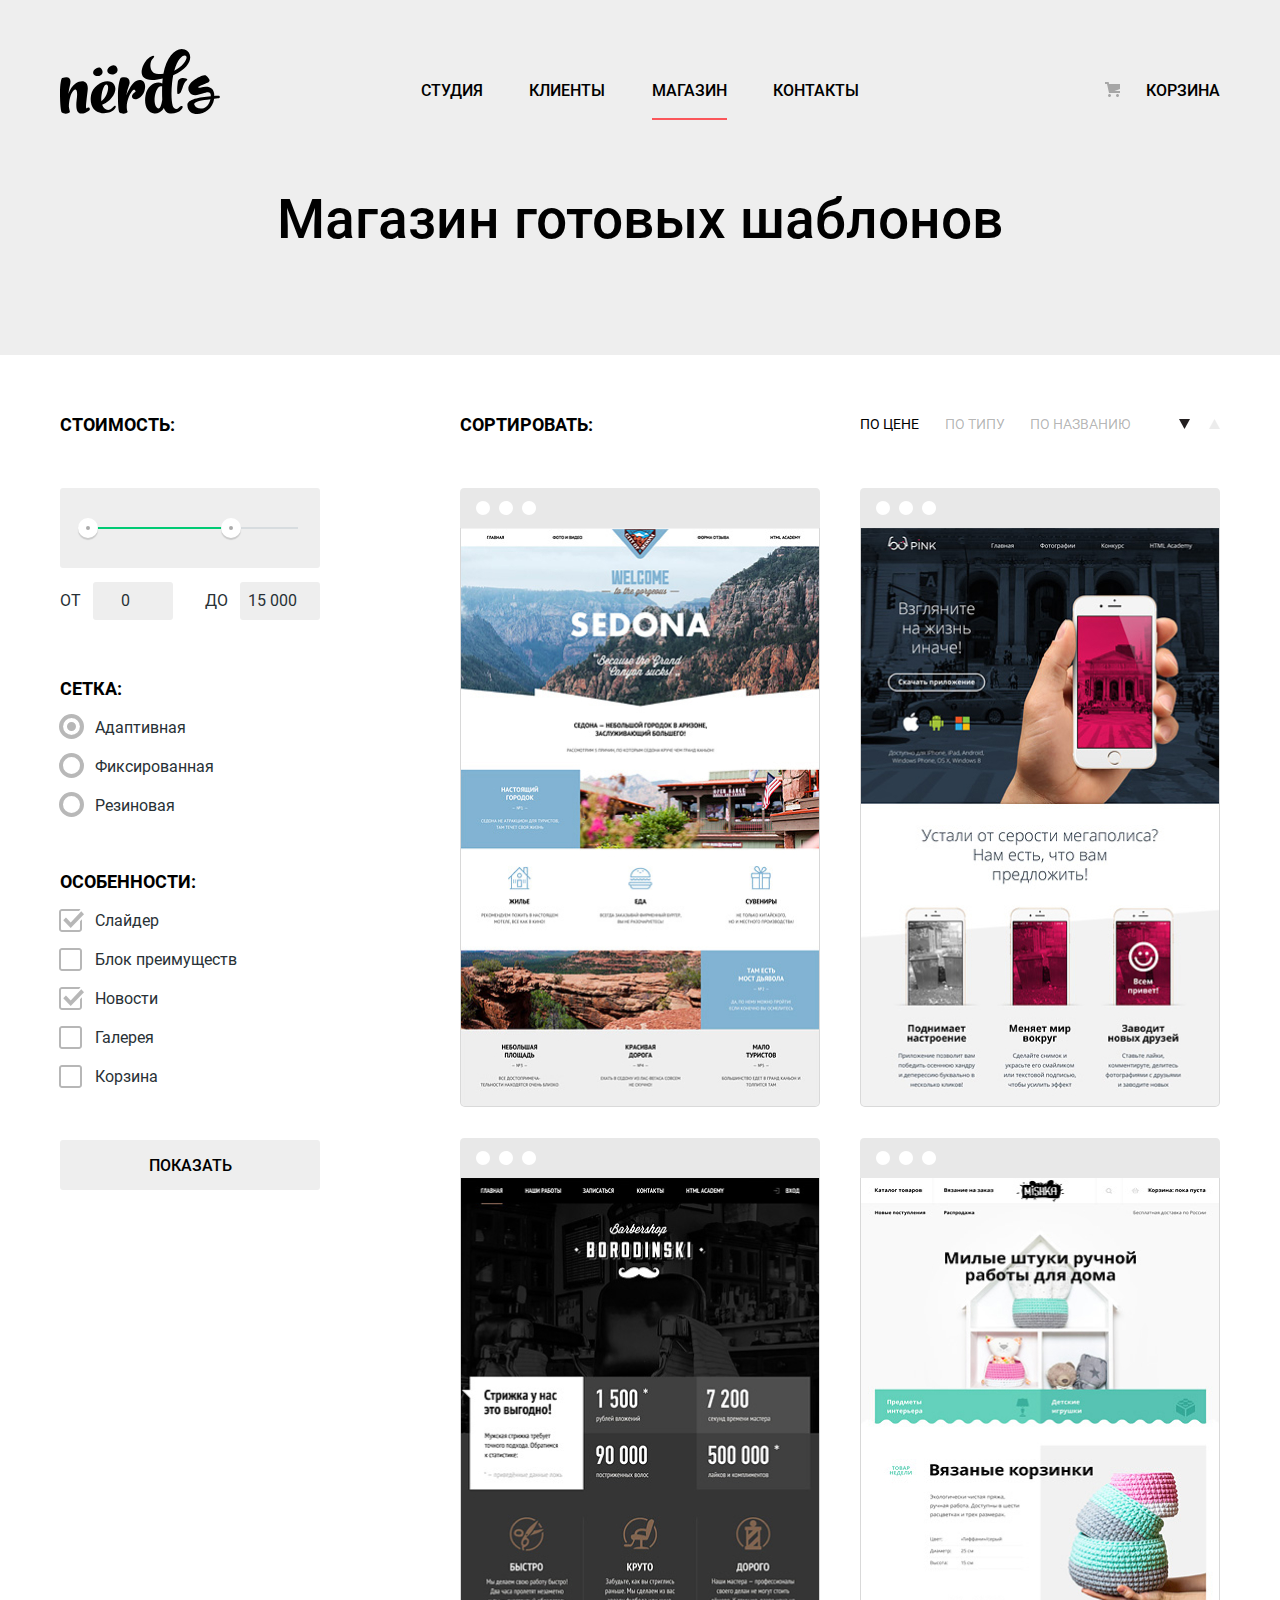
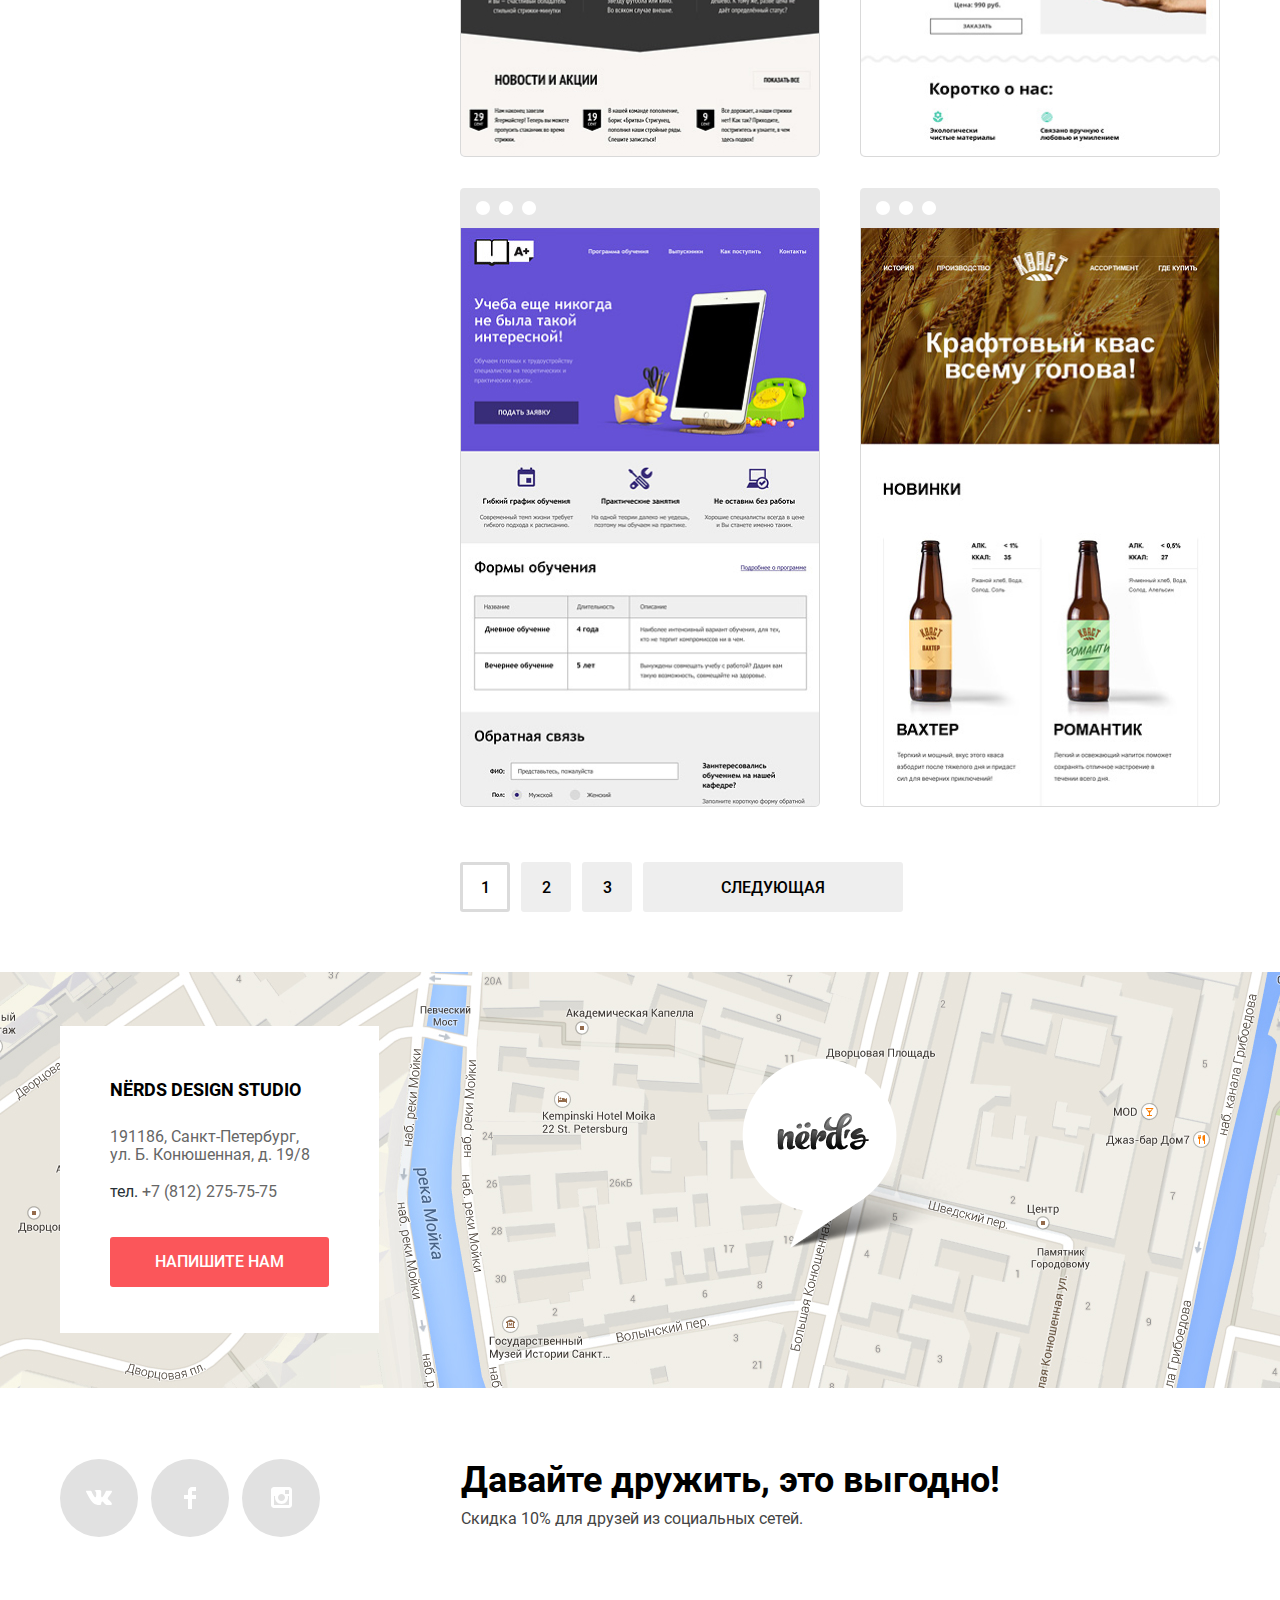
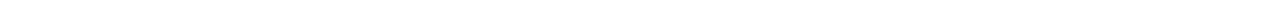
==== commit 01c3315e: "Декоративные элементы на внутренней странице, правки" ====
--- a/catalog.html
+++ b/catalog.html
@@ -133,7 +133,7 @@
               <div class="template-modal">
                 <a class="template-modal-heading" href="#">Sedona</a>
                 <p class="template-modal-text">Информационный сайт для&nbsp;туристов</p>
-                <button class="button template-modal-button">9 900 <span>&#8381;</span></button>
+                <button class="button template-modal-button">9 900 <span class="rub">&#8381;</span></button>
               </div>
             </li>
             <li class="template-item">
@@ -143,7 +143,7 @@
               <div class="template-modal">
                 <a class="template-modal-heading" href="#">Pink app</a>
                 <p class="template-modal-text">Продуктовый лендинг приложения для iOS и Android</p>
-                <button class="button template-modal-button">9 900 <span>&#8381;</span></button>
+                <button class="button template-modal-button">9 900 <span class="rub">&#8381;</span></button>
               </div>
             </li>
             <li class="template-item">
@@ -153,7 +153,7 @@
               <div class="template-modal">
                 <a class="template-modal-heading" href="#">Barbershop</a>
                 <p class="template-modal-text">Сайт салона красоты. Для&nbsp;мужчин, да.</p>
-                <button class="button template-modal-button">9 900 <span>&#8381;</span></button>
+                <button class="button template-modal-button">9 900 <span class="rub">&#8381;</span></button>
               </div>
             </li>
             <li class="template-item">
@@ -163,7 +163,7 @@
               <div class="template-modal">
                 <a class="template-modal-heading" href="#">Mishka</a>
                 <p class="template-modal-text">Интернет-магазин вязаных&nbsp;игрушек</p>
-                <button class="button template-modal-button">9 900 <span>&#8381;</span></button>
+                <button class="button template-modal-button">9 900 <span class="rub">&#8381;</span></button>
               </div>
             </li>
             <li class="template-item">
@@ -173,7 +173,7 @@
               <div class="template-modal">
                 <a class="template-modal-heading" href="#">A plus</a>
                 <p class="template-modal-text">Лендинг курсов повышения квалификации</p>
-                <button class="button template-modal-button">9 900 <span>&#8381;</span></button>
+                <button class="button template-modal-button">9 900 <span class="rub">&#8381;</span></button>
               </div>
             </li>
             <li class="template-item">
@@ -183,7 +183,7 @@
               <div class="template-modal">
                 <a class="template-modal-heading" href="#">Кваст</a>
                 <p class="template-modal-text">Промо-сайт производителя крафтового кваса</p>
-                <button class="button template-modal-button">9 900 <span>&#8381;</span></button>
+                <button class="button template-modal-button">9 900 <span class="rub">&#8381;</span></button>
               </div>
             </li>
           </ul>
--- a/css/style.css
+++ b/css/style.css
@@ -27,6 +27,7 @@
 
 /*Colors*/
   --white: #FFFFFF;
+  --black: #000000;
   --silver: #E1E1E1;
   --grey-lighten:#EEEEEE;
   --grey-light: #DFDFDF;
@@ -76,14 +77,13 @@
   /*Button*/
   --button-text: var(--white);
   --button-text-active:var(--white-opacity);
-  --button-text-active: var(--black-opacity);
   --background-button: var(--red);
-  --background-button-hover:var(--red--dark);
-  --background-button-active:var(--red--darken);
-  --catalog-button:var(--grey-lighten);
-  --catalog-button-hover:var(--grey-light);
-  --catalog-button-active:var(--grey);
-  --catalog-button-text:var(--black-opacity);
+  --background-button-hover: var(--red--dark);
+  --background-button-active: var(--red--darken);
+  --catalog-button: var(--grey-lighten);
+  --catalog-button-hover: var(--grey-light);
+  --catalog-button-active: var(--grey);
+  --catalog-button-text: var(--black-opacity);
 }
 
 /*Global*/
@@ -183,13 +183,16 @@
 
 .cart-link {
   position: relative;
+  display: inline-block;
+  vertical-align: middle;
+  width: 112px;
 }
 
 .cart-link::before{
   content: "";
   position: absolute;
-  left: -40px;
-  top: 2px;
+  left: -3px;
+  top: 6px;
   width: 15px;
   height: 15px;
   background-image: url("../img/cart-icon.svg");
@@ -218,11 +221,12 @@
 .link-disabled:after {
   position: absolute;
   content: "";
-  width: 73px;
+  width: 100%;
   height: 2px;
   background-color: var(--red);
   left: 0;
   top: 37px;
+  display: block;
 }
 
 /*Features*/
@@ -337,6 +341,11 @@
 .button:active {
   background-color: var(--background-button-active);
   color:var(--button-text-active);
+  box-shadow: inset 0px 3px 0px var(--grey-opacity);
+}
+
+.button:focus {
+  outline: solid 1px var(--black);
 }
 
 .product-website, .product-app, .product-presentation {
@@ -735,6 +744,10 @@
   color: var(--white-smoke);
 }
 
+.modal-item input:hover, .modal-text:hover {
+  border: 2px solid var(--light-dimgrey);
+}
+
 .modal-name:focus::-webkit-input-placeholder,
 .modal-email:focus::-webkit-input-placeholder,
 .modal-text:focus::placeholder {
@@ -746,9 +759,8 @@
   color: var(--grey-darken);
   opacity: 1;
 }
-
-.modal-item input:hover, .modal-text:hover {
-  border: 2px solid var(--light-dimgrey);
+.feedback input:focus, .modal-text:focus {
+  border: 2px solid var(--black);
 }
 
 .modal-item input:invalid {
@@ -1202,6 +1214,14 @@
   color: var(--white);
 }
 
+.template-item a:focus {
+  outline: solid 2px var(--black);
+}
+
+.template-item a:focus + .template-modal {
+  display: flex;
+}
+
 .pagination-list {
 list-style: none;
 margin: 0;
@@ -1241,6 +1261,10 @@
   box-shadow: inset 0px 3px 0px var(--grey-opacity);
 }
 
+.pagination-item a:focus {
+  outline: 1px solid var(--black);
+}
+
 .pagination-item-current a, .pagination-item-current a:hover,
 .pagination-item-current a:focus, .pagination-item-current a:active {
   background-color: transparent;
@@ -1257,3 +1281,42 @@
 .pagination-item:last-child {
   margin-right: 0;
 }
+
+
+@keyframes shake {
+  0%,
+  100% {
+    transform: translateX(0);
+  }
+
+  10%,
+  30%,
+  50%,
+  70%,
+  90% {
+    transform: translateX(-10px);
+  }
+
+  20%,
+  40%,
+  60%,
+  80% {
+    transform: translateX(10px);
+  }
+}
+
+.modal-error {
+  animation: shake 0.6s;
+}
+
+@font-face {
+  font-family: 'robotoRuble';
+  src: url([data-uri]) format('woff2'),
+  url([data-uri]) format('woff');
+  font-weight: 500;
+  font-style: normal;
+
+}
+.rub {
+  font-family: "robotoRuble";
+}
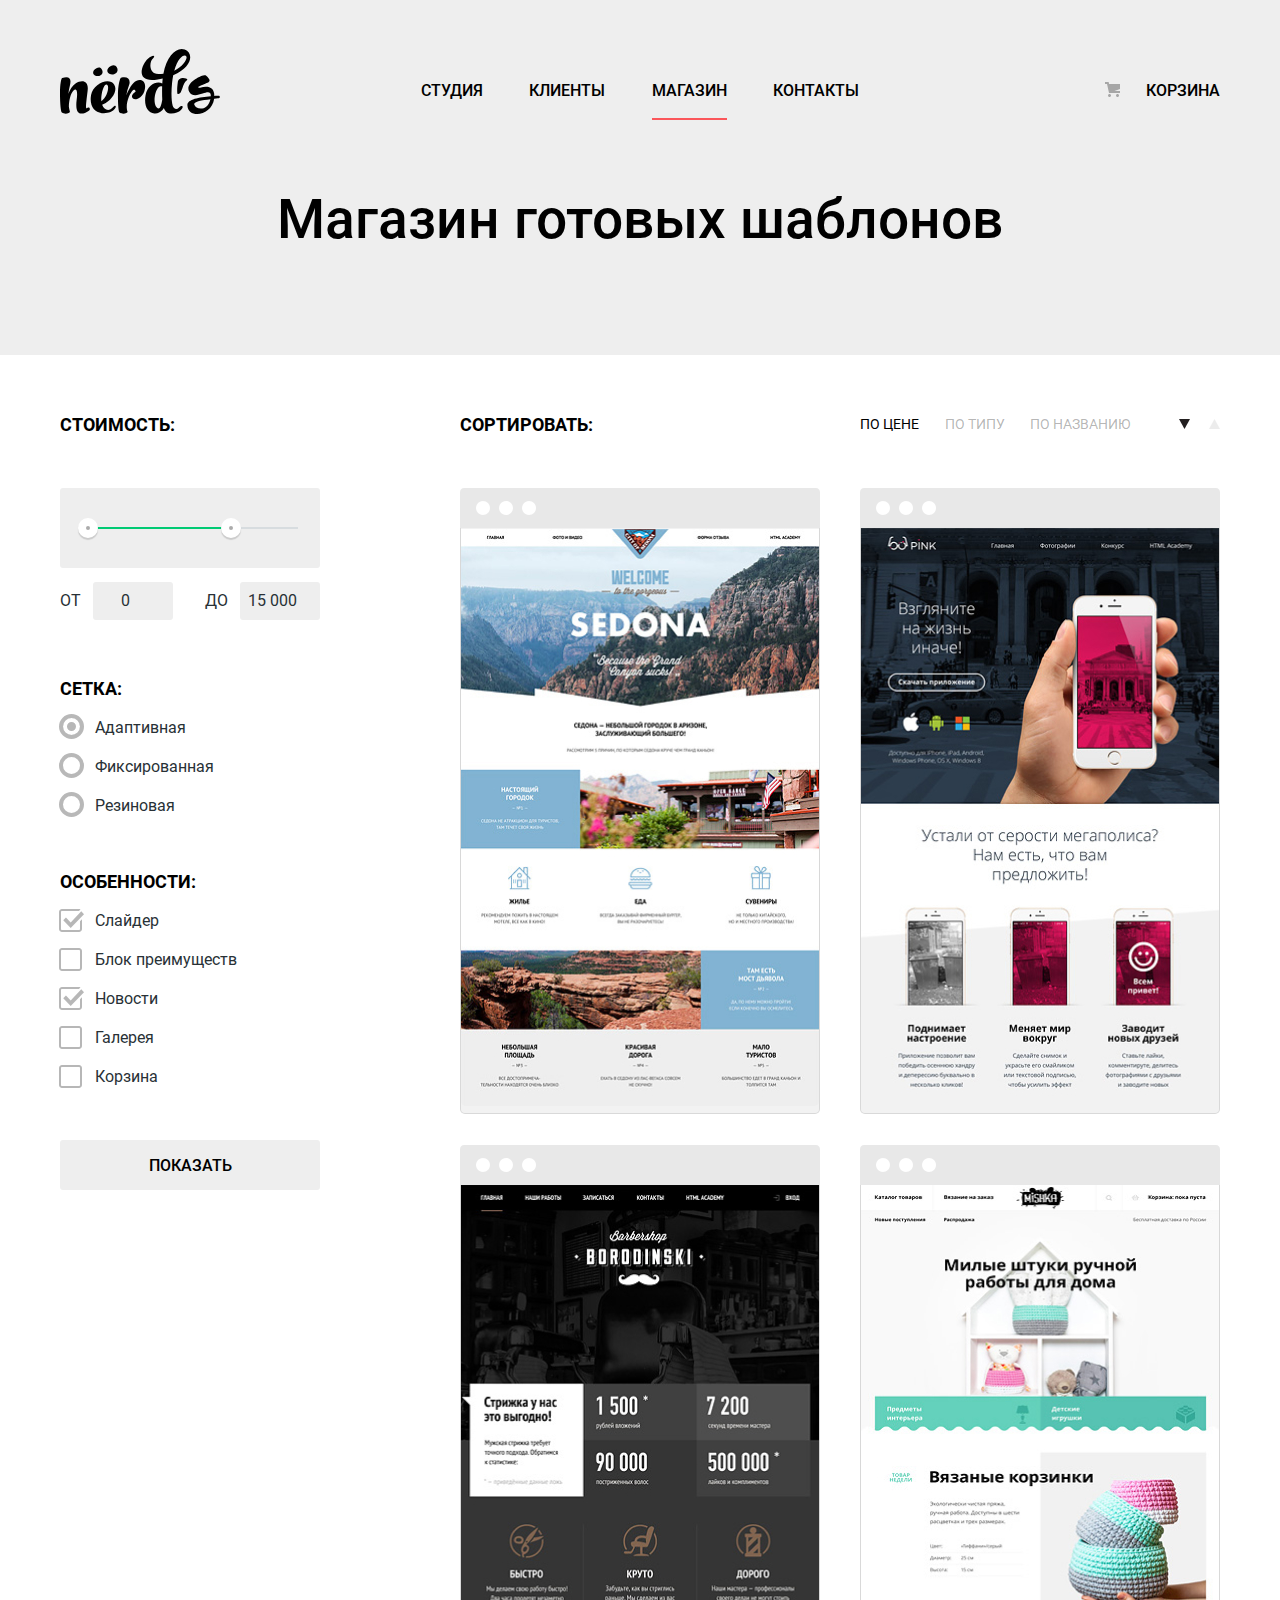
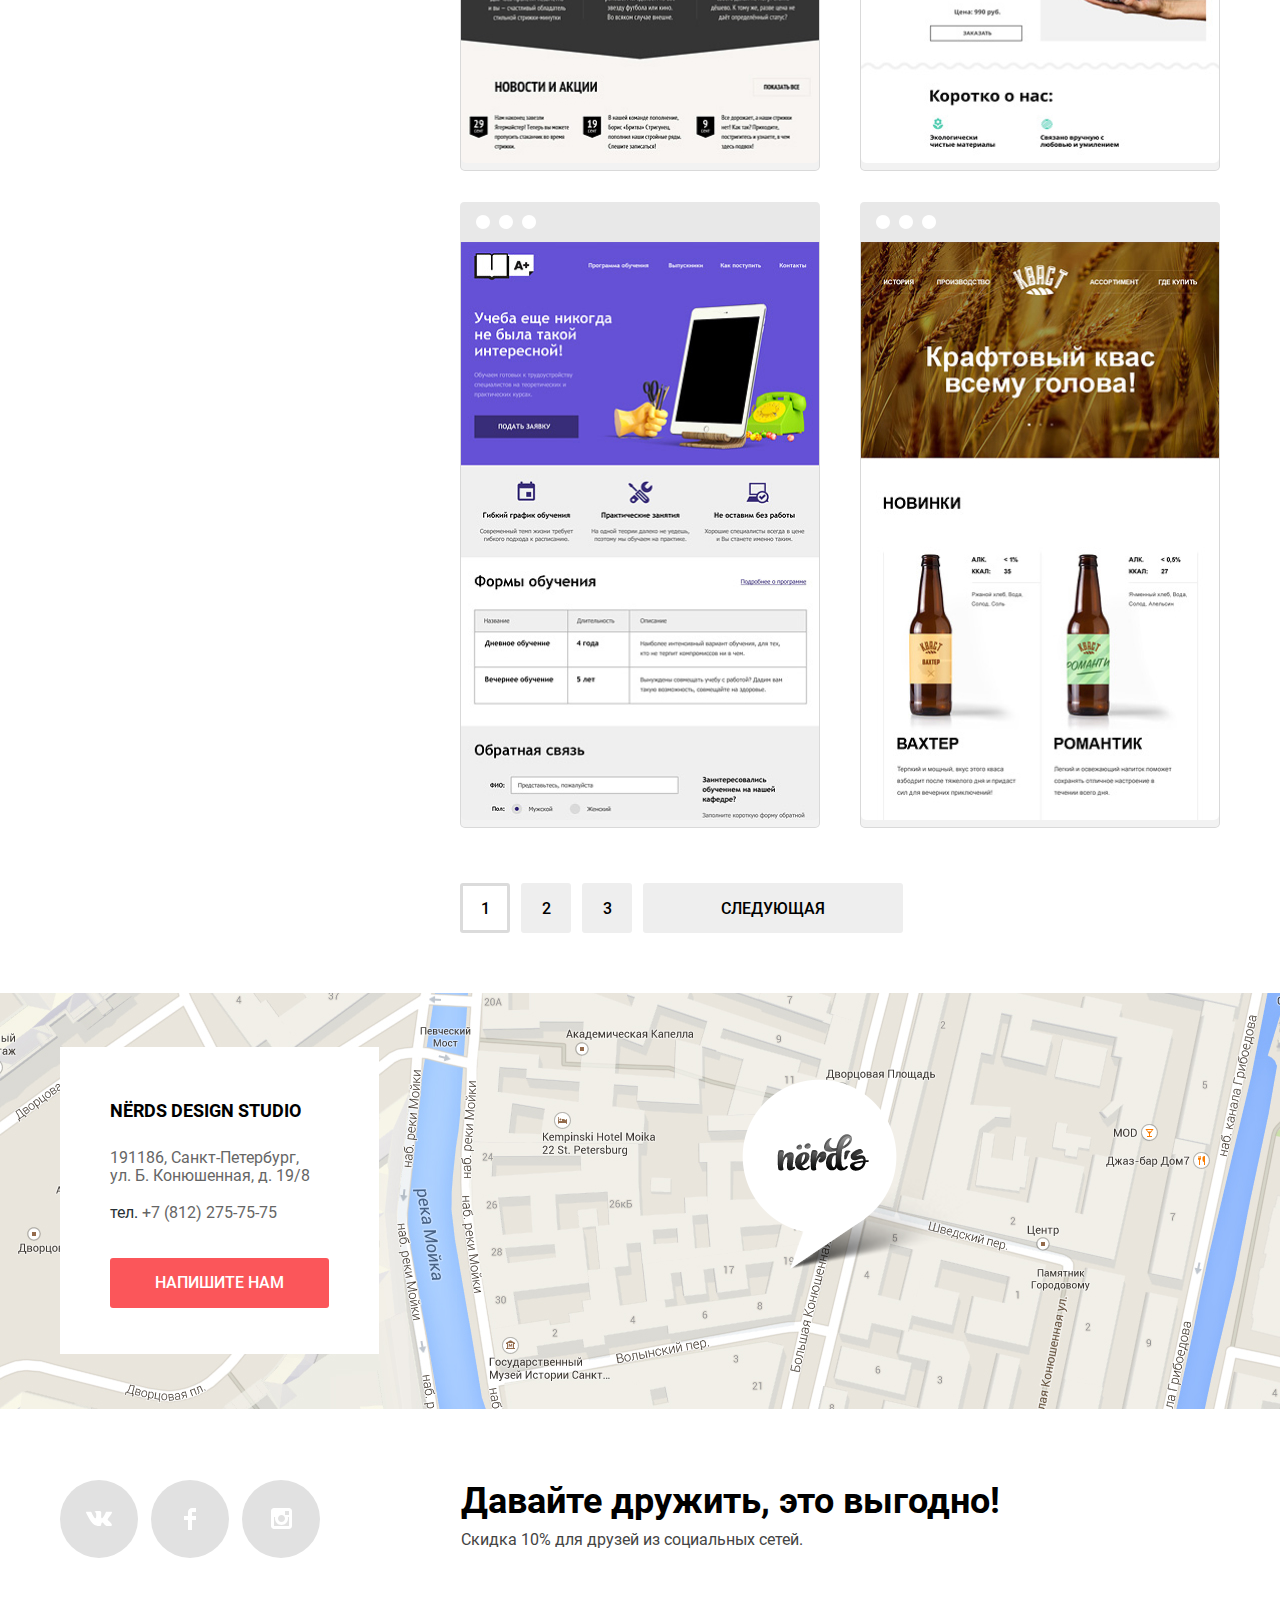
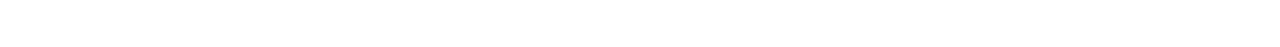
==== commit b83dc9b2: "Оживляем интерактивные элементы" ====
--- a/catalog.html
+++ b/catalog.html
@@ -4,7 +4,7 @@
     <meta charset="utf-8">
     <title>HTML Academy: Нёрдс</title>
     <link rel="stylesheet" href="css/normalize.css">
-    <link rel="stylesheet" href="css/style.css">
+    <link rel="stylesheet" href="css/style.min.css">
     <link rel="icon" href="favicon.ico">
     <link rel="icon" href="img/icons/icon.svg" type="image/svg+xml">
     <link rel="apple-touch-icon" href="img/icons/180.png">
@@ -126,64 +126,52 @@
             </ul>
           </div>
           <ul class="template-list">
-            <li class="template-item">
-              <a href="#">
-                <img class="template-item-image" src="img/catalog-sedona.jpg" width="358" height="578" alt="Макет проекта Седона">
-              </a>
+            <li class="template-item" tabindex="0">
+              <img class="template-item-image" src="img/catalog-sedona.jpg" width="358" height="578" alt="Макет проекта Седона">
               <div class="template-modal">
                 <a class="template-modal-heading" href="#">Sedona</a>
                 <p class="template-modal-text">Информационный сайт для&nbsp;туристов</p>
-                <button class="button template-modal-button">9 900 <span class="rub">&#8381;</span></button>
-              </div>
-            </li>
-            <li class="template-item">
-              <a href="#">
-                <img class="template-item-image" src="img/catalog-pink.jpg" width="358" height="578" alt="Макет проекта Пинк">
-              </a>
+                <button class="button template-modal-button" aria-label="Добавить макет Седона в корзину">9 900 <span class="rub">&#8381;</span></button>
+              </div>
+            </li>
+            <li class="template-item" tabindex="0">
+              <img class="template-item-image" src="img/catalog-pink.jpg" width="358" height="578" alt="Макет проекта Пинк">
               <div class="template-modal">
                 <a class="template-modal-heading" href="#">Pink app</a>
                 <p class="template-modal-text">Продуктовый лендинг приложения для iOS и Android</p>
-                <button class="button template-modal-button">9 900 <span class="rub">&#8381;</span></button>
-              </div>
-            </li>
-            <li class="template-item">
-              <a href="#">
-                <img class="template-item-image" src="img/catalog-barbershop.jpg" width="358" height="578" alt="Макет проекта Бородинский">
-              </a>
+                <button class="button template-modal-button" aria-label="Добавить макет Пинк в корзину">9 900 <span class="rub">&#8381;</span></button>
+              </div>
+            </li>
+            <li class="template-item" tabindex="0">
+              <img class="template-item-image" src="img/catalog-barbershop.jpg" width="358" height="578" alt="Макет проекта Бородинский">
               <div class="template-modal">
                 <a class="template-modal-heading" href="#">Barbershop</a>
                 <p class="template-modal-text">Сайт салона красоты. Для&nbsp;мужчин, да.</p>
-                <button class="button template-modal-button">9 900 <span class="rub">&#8381;</span></button>
-              </div>
-            </li>
-            <li class="template-item">
-              <a href="#">
-                <img class="template-item-image" src="img/catalog-mishka.jpg" width="358" height="578" alt="Макет проекта Мишка">
-              </a>
+                <button class="button template-modal-button" aria-label="Добавить макет Барбершоп в корзину">9 900 <span class="rub">&#8381;</span></button>
+              </div>
+            </li>
+            <li class="template-item" tabindex="0">
+              <img class="template-item-image" src="img/catalog-mishka.jpg" width="358" height="578" alt="Макет проекта Мишка">
               <div class="template-modal">
                 <a class="template-modal-heading" href="#">Mishka</a>
                 <p class="template-modal-text">Интернет-магазин вязаных&nbsp;игрушек</p>
-                <button class="button template-modal-button">9 900 <span class="rub">&#8381;</span></button>
-              </div>
-            </li>
-            <li class="template-item">
-              <a href="#">
-                <img class="template-item-image" src="img/catalog-aplus.jpg" width="358" height="578" alt="Макет проекта А плюс">
-              </a>
+                <button class="button template-modal-button" aria-label="Добавить макет Мишка в корзину">9 900 <span class="rub">&#8381;</span></button>
+              </div>
+            </li>
+            <li class="template-item" tabindex="0">
+              <img class="template-item-image" src="img/catalog-aplus.jpg" width="358" height="578" alt="Макет проекта А плюс">
               <div class="template-modal">
                 <a class="template-modal-heading" href="#">A plus</a>
                 <p class="template-modal-text">Лендинг курсов повышения квалификации</p>
-                <button class="button template-modal-button">9 900 <span class="rub">&#8381;</span></button>
-              </div>
-            </li>
-            <li class="template-item">
-              <a href="#">
-                <img class="template-item-image" src="img/catalog-kvast.jpg" width="358" height="578" alt="Макет проекта Кваст">
-              </a>
+                <button class="button template-modal-button" aria-label="Добавить макет А плюс в корзину">9 900 <span class="rub">&#8381;</span></button>
+              </div>
+            </li>
+            <li class="template-item" tabindex="0">
+              <img class="template-item-image" src="img/catalog-kvast.jpg" width="358" height="578" alt="Макет проекта Кваст">
               <div class="template-modal">
                 <a class="template-modal-heading" href="#">Кваст</a>
                 <p class="template-modal-text">Промо-сайт производителя крафтового кваса</p>
-                <button class="button template-modal-button">9 900 <span class="rub">&#8381;</span></button>
+                <button class="button template-modal-button" aria-label="Добавить макет Кваст в корзину">9 900 <span class="rub">&#8381;</span></button>
               </div>
             </li>
           </ul>
@@ -265,6 +253,6 @@
       </form>
       <button class="modal-close" type="button" aria-label="Закрыть окно"></button>
     </section>
-    <script src="js/popup.js"></script>
+    <script src="js/popup.min.js"></script>
   </body>
 </html>
--- a/css/style.min.css
+++ b/css/style.min.css
@@ -0,0 +1,6 @@
+
+Minified CSS
+ Source map
+ Restructure
+ Beautify
+@-webkit-keyframes shake{0%,to{-webkit-transform:translateX(0);transform:translateX(0)}10%,30%,50%,70%,90%{-webkit-transform:translateX(-10px);transform:translateX(-10px)}20%,40%,60%,80%{-webkit-transform:translateX(10px);transform:translateX(10px)}}@keyframes shake{0%,to{-webkit-transform:translateX(0);transform:translateX(0)}10%,30%,50%,70%,90%{-webkit-transform:translateX(-10px);transform:translateX(-10px)}20%,40%,60%,80%{-webkit-transform:translateX(10px);transform:translateX(10px)}}@font-face{font-family:"Roboto";src:url(../fonts/roboto.woff2) format("woff2"),url(../fonts/roboto.woff) format("woff");font-weight:400;font-style:normal}@font-face{font-family:"Roboto";src:url(../fonts/robotobold.woff2) format("woff2"),url(../fonts/robotobold.woff) format("woff");font-weight:700;font-style:normal}@font-face{font-family:"Roboto";src:url(../fonts/robotomedium.woff2) format("woff2"),url(../fonts/robotomedium.woff) format("woff");font-weight:500;font-style:normal}:root{--white:#FFFFFF;--black:#000000;--silver:#E1E1E1;--grey-lighten:#EEEEEE;--grey-light:#DFDFDF;--grey:#D5D5D5;--grey-somber:#DBDBDB;--grey-dark:#666666;--grey-darken:#444444;--lighten-dimgrey:#D7DCDE;--light-dimgrey:#B4B9BB;--dimgrey:#4D4D4D;--dimgrey-opacity:rgba(77, 77, 77, 0.12);--dimgrey-opacity-light:rgba(77, 77, 77, 0.4);--dimgrey-opacity-lighten:rgba(77, 77, 77, 0.1);--dimly-black:#D7DCDF;--dimgrey-black:#ABABAB;--black-opacity-lighten:rgba(40, 49, 54, 0.3);--black-opacity-light:rgba(0, 0, 0, 0.25);--black-opacity:rgba(0, 0, 0, 0.3);--black-opacity-dark:rgba(0, 0, 0, 0.6);--white-opacity:rgba(255, 255, 255, 0.3);--white-smoke:rgba(68, 68, 68, 0.5);--grey-opacity:rgba(0, 1, 1, 0.1);--light-grey-opacity:rgba(0, 0, 0, 0.15);--mysterious-grey:#C1C1C1;--ashy-grey:#F2F2F2;--light-ashy-grey:rgba(0, 0, 0, 0.1);--light-black:#231F20;--red:#FB565A;--red--dark:#E74246;--red--darken:#D7373B;--green:#00CA74;--green--dark:#00BC6C;--green--darken:#00AA62;--orange:#EFC849;--orange--dark:#EAB534;--orange--darken:#E5A722;--text-basic:#283136;--text-dark:#000000;--link-hover:var(--red);--link-active:var(--black-opacity);--background-color:var(--white);--wrapper-color:var(--grey-lighten);--button-text:var(--white);--button-text-active:var(--white-opacity);--background-button:var(--red);--background-button-hover:var(--red--dark);--background-button-active:var(--red--darken);--catalog-button:var(--grey-lighten);--catalog-button-hover:var(--grey-light);--catalog-button-active:var(--grey);--catalog-button-text:var(--black-opacity)}.page{height:100%}.page-body{min-width:1160px;margin:0;padding:0;font-family:"Roboto",Arial,sans-serif;font-weight:400;font-size:16px;line-height:24px;color:var(--text-basic);background-color:var(--background-color);min-height:100%;display:-ms-grid;display:grid;-ms-grid-rows:auto 1fr auto;grid-template-rows:auto 1fr auto}.main-header{padding-top:48px}a{text-decoration:none}.top-wrapper{background-color:var(--wrapper-color)}.visually-hidden{position:absolute;width:1px;height:1px;margin:-1px;border:0;padding:0;white-space:nowrap;clip:rect(0 0 0 0);-webkit-clip-path:inset(100);clip-path:inset(100%);overflow:hidden}.container{width:1160px;margin:0 auto}.main-navigation,.site-navigation{display:-webkit-box;display:-ms-flexbox;display:flex;-ms-flex-wrap:wrap;flex-wrap:wrap;-webkit-box-pack:justify;-ms-flex-pack:justify;justify-content:space-between}.main-navigation{line-height:30px;text-transform:uppercase;font-weight:500;-webkit-box-align:center;-ms-flex-align:center;align-items:center}.site-navigation{list-style:none;margin:0;min-width:438px;padding:20px 0 0}.header-img{min-width:160px;display:block}.main-header-logo:hover img{opacity:.7}.main-header-logo:active img{opacity:.3}.cart{min-width:160px;text-align:right;padding-top:20px}.cart-link{position:relative;display:inline-block;vertical-align:middle;width:112px}.cart-link::before{content:"";position:absolute;left:-3px;top:6px;width:15px;height:15px;background-image:url(../img/cart-icon.svg);background-repeat:no-repeat;background-position:0 0}.cart-link,.site-navigation a{color:var(--text-dark);padding-bottom:0}.cart-link:hover,.site-navigation a:hover{color:var(--link-hover)}.cart-link:focus,.site-navigation a:focus{outline:2px solid var(--dimgrey)}.cart-link:active,.site-navigation a:active{color:var(--link-active)}.features,.link-disabled{position:relative}.link-disabled:after{position:absolute;content:"";width:100%;height:2px;background-color:var(--red);left:0;top:37px;display:block}.features{margin-bottom:80px}.feature-item{display:-webkit-box;display:-ms-flexbox;display:flex;width:100%;min-height:431px;-webkit-box-orient:vertical;-webkit-box-direction:normal;-ms-flex-direction:column;flex-direction:column;-webkit-box-pack:justify;-ms-flex-pack:justify;justify-content:space-between;background-repeat:no-repeat;background-position-x:397px}.feature-item:first-child{background-image:url(../img/nerds-index-slide1.png)}.feature-item:nth-child(2){background-image:url(../img/nerds-index-slide2.png)}.feature-item:nth-child(3){background-image:url(../img/nerds-index-slide3.png)}.feature-list{list-style:none;margin:0;padding:0}.feature-button{display:block;width:240px;text-align:center;padding-top:16px;padding-bottom:16px;margin-top:10px;margin-bottom:80px}.feature-title{font-size:55px;line-height:55px;font-weight:500;color:var(--text-dark);margin:0;width:520px;padding-top:78px}.feature-text{width:416px;margin:0;-webkit-box-flex:1;-ms-flex-positive:1;flex-grow:1;padding-top:38px}.feature-item:first-child .feature-text{padding-top:25px}.features-control{position:absolute;left:50%;-webkit-transform:translateX(-50%);-ms-transform:translateX(-50%);transform:translateX(-50%);top:317px;z-index:10;display:-webkit-box;display:-ms-flexbox;display:flex;width:88px;-webkit-box-pack:justify;-ms-flex-pack:justify;justify-content:space-between}.features-button{width:18px;height:18px;border-radius:50%;border:0;background-color:var(--white);cursor:pointer}.features-button.current-btn{-webkit-box-shadow:inset 0 0 0 5px var(--white),inset 0 0 0 7px var(--mysterious-grey);box-shadow:inset 0 0 0 5px var(--white),inset 0 0 0 7px var(--mysterious-grey)}.feature-item:not(.features-current){display:none}.button{color:var(--button-text);background-color:var(--background-button);line-height:18px;text-align:center;font-weight:500;text-transform:uppercase;padding-top:17px;padding-bottom:15px;border-radius:3px}.button:hover{background-color:var(--background-button-hover)}.button:active{background-color:var(--background-button-active);color:var(--button-text-active);-webkit-box-shadow:inset 0 3px 0 var(--grey-opacity);box-shadow:inset 0 3px 0 var(--grey-opacity)}.button:focus{outline:solid 1px var(--black)}.product-app,.product-presentation,.product-website{display:block;margin-top:32px;padding-top:17px;padding-bottom:15px;width:160px}.product-app{background-color:var(--green)}.product-app:hover{background-color:var(--green--dark)}.product-app:active{background-color:var(--green--darken)}.product-presentation{background-color:var(--orange)}.product-presentation:hover{background-color:var(--orange--dark)}.product-presentation:active{background-color:var(--orange--darken)}.products{padding-bottom:80px;border-bottom:2px solid var(--grey-lighten)}.product-name{font-size:24px;line-height:30px;color:var(--text-dark);text-transform:uppercase;font-weight:700;margin-bottom:16px;margin-top:18px}.product-list{list-style:none;margin:0;padding:0;display:-ms-grid;display:grid;-ms-grid-columns:300px 100px 300px 100px 300px;grid-template-columns:300px 300px 300px;-webkit-column-gap:100px;-moz-column-gap:100px;column-gap:100px}.product-item p{margin-right:40px}.studio-description{padding-top:38px;padding-bottom:47px;display:-ms-grid;display:grid;-ms-grid-columns:660px 360px;grid-template-columns:660px 360px;-webkit-box-pack:justify;-ms-flex-pack:justify;justify-content:space-between}.description-caption{color:var(--text-dark);font-size:45px;line-height:45px;font-weight:500;margin-top:34px;margin-bottom:35px}.orders-types{text-transform:uppercase;font-weight:700;margin-top:40px;margin-bottom:23px}.orders-list{list-style:none;margin:0;padding:0}.order-list-item{margin-bottom:25px;margin-left:35px;position:relative}.order-list-item::before{content:"";position:absolute;background-color:var(--red);width:25px;height:2px;margin-left:-34px;top:11px}.description-statics{text-transform:uppercase;font-weight:700;color:var(--text-dark);margin-top:30px;margin-bottom:30px;text-align:center}.statics-list{list-style:none;margin:0;padding:0;display:-ms-grid;display:grid;-ms-grid-columns:1fr 1fr 1fr;grid-template-columns:1fr 1fr 1fr}.description-item{font-weight:700;font-size:45px;line-height:64px;color:var(--text-dark);margin:0;padding:0}.description-percent{display:inline-block;vertical-align:super;font-size:26px;line-height:40px;font-weight:700;color:var(--basic-black)}.descriptin-text{line-height:18px;margin-top:13px}.partners-list{list-style:none;margin:0 0 80px;border-top:2px solid var(--grey-lighten);padding:45px 0 37px;border-bottom:2px solid var(--grey-lighten);display:-webkit-box;display:-ms-flexbox;display:flex;-ms-flex-wrap:wrap;flex-wrap:wrap;-webkit-box-pack:justify;-ms-flex-pack:justify;justify-content:space-between;-webkit-box-align:center;-ms-flex-align:center;align-items:center}.partner-image{position:relative;min-width:260px;text-align:center}.partner-image:not(:last-child)::after{content:"";position:absolute;width:2px;height:52px;background-color:var(--grey-lighten);right:-19px;top:50%;-webkit-transform:translateY(-50%);-ms-transform:translateY(-50%);transform:translateY(-50%)}.partners-list a .img-partner{opacity:.2}.partners-list a:hover .img-partner{opacity:1}.partners-list a:active .img-partner{opacity:.1}.adress-map,.adress-map .container{position:relative}.adress-map img{position:absolute;display:block;margin:0 auto;top:0;left:50%;-webkit-transform:translateX(-50%);-ms-transform:translateX(-50%);transform:translateX(-50%);z-index:-1}.adress-map iframe{display:block;margin:0 auto;width:100%}.contacts{top:-362px;left:0;position:absolute;background-color:var(--white);width:319px;-webkit-box-sizing:border-box;box-sizing:border-box;padding-left:50px;padding-right:50px}.studio-name{font-weight:700;font-size:18px;line-height:30px;color:var(--text-dark);margin-top:49px;margin-bottom:23px}.studio-adress{line-height:18px}.contacts-phone,.studio-adress{color:var(--grey-dark)}.contacts-button{display:block;width:219px;padding:16px 0;margin-bottom:46px;margin-top:33px}.social-list{list-style:none;margin:0 130px 0 0;padding:0;display:-webkit-box;display:-ms-flexbox;display:flex;-ms-flex-wrap:wrap;flex-wrap:wrap;-webkit-box-pack:justify;-ms-flex-pack:justify;justify-content:space-between}.social-list li:not(:last-child){margin-right:2px}.footer-social,.social-button{display:-webkit-box;display:-ms-flexbox;display:flex;-webkit-box-align:center;-ms-flex-align:center;align-items:center}.footer-social{margin-top:61px;margin-bottom:80px}.social-button{width:78px;height:78px;border-radius:50%;-webkit-box-pack:center;-ms-flex-pack:center;justify-content:center;background:var(--silver);margin-right:11px}.social-button:hover{background:var(--red--dark)}.social-button:active{background:var(--red--darken);-webkit-box-shadow:inset 0 3px 0 var(--grey-opacity);box-shadow:inset 0 3px 0 var(--grey-opacity)}.social-button:active path{fill:var(--white-opacity)}.footer-promo{padding-top:13px}.discount-text{font-weight:700;font-size:36px;line-height:36px;margin-top:0;margin-bottom:10px;color:var(--text-dark)}.footer-discount{line-height:22px;color:var(--grey-darken);margin-top:0}.feedback,.modal-item input{-webkit-box-sizing:border-box;box-sizing:border-box}.feedback{padding:63px 100px 84px;width:960px;background-color:var(--white);-webkit-box-shadow:0 20px 40px rgba(0,0,0,.4);box-shadow:0 20px 40px rgba(0,0,0,.4);position:fixed;right:0;left:0;margin:auto;top:16%;z-index:20}.modal-display-none{display:none}.modal-heading{font-size:45px;line-height:53px;font-weight:700;color:var(--text-dark);margin-top:0;margin-bottom:37px}.modal-captions{font-size:16px;line-height:18px;font-weight:700;display:block;margin-bottom:9px}.modal-item{margin-top:0;margin-bottom:18px}.modal-item input{color:var(--grey-darken);width:360px;padding:14px;border:2px solid var(--lighten-dimgrey);border-radius:3px}.feedback-form{display:-ms-grid;display:grid;-ms-grid-columns:360px 40px 360px;grid-template-columns:360px 360px;-webkit-column-gap:40px;-moz-column-gap:40px;column-gap:40px}.modal-item-textarea{grid-column:1/-1;margin-bottom:39px}.modal-text{color:var(--grey-darken);font-size:16px;line-height:18px;padding:12px;border:2px solid var(--lighten-dimgrey);border-radius:3px;width:100%;resize:none;-webkit-box-sizing:border-box;box-sizing:border-box}.modal-text::-webkit-input-placeholder{color:var(--white-smoke);font-size:16px;line-height:18px}.modal-email::-webkit-input-placeholder,.modal-name::-webkit-input-placeholder,.modal-text::placeholder{color:var(--white-smoke);font-size:16px;line-height:18px}.modal-email::-moz-placeholder,.modal-name::-moz-placeholder,.modal-text::-moz-placeholder{font-size:16px;line-height:18px;color:var(--white-smoke)}.modal-item input:hover,.modal-text:hover{border:2px solid var(--light-dimgrey)}.modal-text:focus::-webkit-input-placeholder{color:var(--grey-darken)}.modal-email:focus::-webkit-input-placeholder,.modal-name:focus::-webkit-input-placeholder,.modal-text:focus::placeholder{color:var(--grey-darken)}.feedback .modal-text:focus::-moz-placeholder,.feedback input:focus::-moz-placeholder{color:var(--grey-darken);opacity:1}.feedback input:focus,.modal-text:focus{border:2px solid var(--black)}.modal-item input:invalid{border:2px solid var(--red--darken);color:var(--red--darken);outline:0}.modal-button{width:259px;border:0}.modal-close{height:21px;width:21px;border:0;background-color:transparent;background-image:url(../img/close-cross.svg);opacity:.3;background-repeat:no-repeat;cursor:pointer;position:absolute;top:77px;right:91px}.modal-close:hover{opacity:1;outline:0}.modal-close:active{opacity:.1;outline:0}.container.page-title{font-size:55px;line-height:55px;font-weight:500;padding:78px 0 108px;text-align:center;color:var(--text-dark);margin:0 auto 55px}.catalog-container{display:-ms-grid;display:grid;-ms-grid-columns:260px 140px 1fr;grid-template-columns:260px 1fr;-webkit-column-gap:140px;-moz-column-gap:140px;column-gap:140px}.filter{font-size:16px;line-height:20px;font-weight:400}.fieldset-item{border:0;padding:0;margin:0 0 32px}.filter-name{text-transform:uppercase;color:var(--text-dark);font-weight:700;font-size:18px;line-height:30px;margin-bottom:12px}.filter-name-price{margin-bottom:48px}.filter-name-feature,.filter-name-grid{margin-bottom:14px}.filter .fieldset-price{margin-bottom:54px;line-height:22px;text-transform:uppercase}.range-filter{width:260px}.range-controls{height:41px;background-color:var(--grey-lighten);border-radius:3px;padding-top:39px;padding-left:22px;padding-right:22px;margin-bottom:14px;position:relative}.scale{background:var(--dimly-black);height:2px}.bar{background-color:var(--green);height:2px;width:70%}.toggle{background-color:var(--dimgrey-black);width:20px;height:20px;border:8px solid var(--white);border-radius:50%;-webkit-box-shadow:0 2px 1px var(--light-grey-opacity);box-shadow:0 2px 1px var(--light-grey-opacity);position:absolute;top:30px;cursor:pointer;padding:0}.toggle-min{left:18px}.toggle-max{left:160px}.checkbox-option,.radio-option{margin-bottom:19px}.checkbox-option label,.radio-option label{display:block;position:relative}.filter-radio+label::before{position:absolute;content:"";height:17px;width:17px;border-radius:50%;border:4px solid var(--dimgrey);opacity:.4;left:-36px;top:-4px}.filter-radio:checked+label::after{position:absolute;content:"";left:-36px;top:-4px;width:17px;height:17px;border:4px solid transparent;opacity:.4;-webkit-box-shadow:inset 0 0 0 4px var(--white),inset 0 0 0 9px var(--dimgrey);box-shadow:inset 0 0 0 4px var(--white),inset 0 0 0 9px var(--dimgrey);border-radius:50%;background-color:transparent}.filter-checkbox:checked:hover+label::before,.filter-checkbox:hover+label::before,.filter-radio:checked:hover+label::after,.filter-radio:hover+label::before{opacity:1}.filter-checkbox:focus+label,.filter-radio:focus+label{outline:1px solid var(--dimgrey)}.filter-checkbox:checked[disabled]+label::before,.filter-checkbox[disabled]+label::before,.filter-radio:checked[disabled]+label::after,.filter-radio[disabled]+label::before{opacity:.1}.filter-checkbox[disabled]+label,.filter-radio[disabled]+label{color:var(--black-opacity-lighten)}.filter-checkbox+label::before{position:absolute;content:"";height:23px;width:25px;background-image:url(../img/checkbox-off.svg);background-repeat:no-repeat;background-position:0 0;opacity:.4;left:-36px;top:-2px}.filter-checkbox:checked+label::before{background-image:none,url(../img/checkbox-on.svg);opacity:.4}.filter-list{list-style:none;margin:0;padding:0 0 0 35px}.input-price::-webkit-input-placeholder{color:var(--text-basic)}.input-price::-moz-placeholder{color:var(--text-basic)}.input-price:-ms-input-placeholder{color:var(--text-basic)}.input-price::-ms-input-placeholder{color:var(--text-basic)}.input-price::placeholder{color:var(--text-basic)}.input-price{font-size:inherit;font-family:inherit;color:inherit;width:64px;padding:10px 8px;border-radius:3px;border:0;background-color:var(--grey-lighten);text-align:center}.max-price{margin-left:20px}.price-controls{display:-webkit-box;display:-ms-flexbox;display:flex;-webkit-box-pack:justify;-ms-flex-pack:justify;justify-content:space-between;-webkit-box-align:center;-ms-flex-align:center;align-items:center}.filter-list{font-size:16px;line-height:20px}.filter-button{display:block;width:260px;background-color:var(--catalog-button);color:var(--text-dark);font-size:16px;line-height:18px;font-weight:500;border:0;border-radius:3px;padding-left:0;padding-right:0;margin-top:34px}.filter-button:active,.filter-button:hover{background-color:var(--catalog-button-hover)}.filter-button:active{color:var(--catalog-button-text);outline:0;-webkit-box-shadow:inset 0 3px 0 var(--grey-opacity);box-shadow:inset 0 3px 0 var(--grey-opacity)}.catalog-filter-by,.filter-by{display:-webkit-box;display:-ms-flexbox;display:flex;-ms-flex-wrap:wrap;flex-wrap:wrap;-webkit-box-pack:justify;-ms-flex-pack:justify;justify-content:space-between}.catalog-filter-by{-webkit-box-align:start;-ms-flex-align:start;align-items:flex-start;margin-bottom:35px}.catalog-filter-by .filter-name{margin-top:0}.filter-by{list-style:none;margin:0;padding:5px 0 0;font-size:14px;line-height:18px;font-weight:400;text-transform:uppercase;width:360px}.filter-by li:last-child{width:41px;margin-left:22px;display:-webkit-box;display:-ms-flexbox;display:flex;-webkit-box-pack:justify;-ms-flex-pack:justify;justify-content:space-between}.filter-by a{color:var(--black-opacity)}.filter-by a:hover{color:var(--black-opacity-dark)}.filter-by a:active,a.filter-by-active{color:var(--text-dark)}.filter-pointer{opacity:.2}.filter-pointer:hover,.pointer-active,.template-item:hover::before{opacity:1}.filter-pointer.pointer-active path,.filter-pointer:active path{fill:var(--light-black)}.template-list{list-style:none;margin:0;display:-webkit-box;display:-ms-flexbox;display:flex;-ms-flex-wrap:wrap;flex-wrap:wrap;padding:0 0 25px}.template-item{width:360px;border:1px solid var(--light-ashy-grey);border-top:none;-webkit-box-sizing:border-box;box-sizing:border-box;margin-top:41px;background-color:var(--ashy-grey);border-radius:0 0 5px 5px;margin-right:40px;margin-bottom:30px;position:relative}.template-item::before{position:absolute;content:"";width:360px;height:40px;top:-40px;right:-1px;background-image:url(../img/template-item-top.svg);background-repeat:no-repeat;opacity:.12}.template-item:hover{border:1px solid transparent;border-top:none;-webkit-box-shadow:0 6px 15px var(--black-opacity-light);box-shadow:0 6px 15px var(--black-opacity-light)}.template-item a,.template-item:hover .template-modal{display:-webkit-box;display:-ms-flexbox;display:flex}.template-item:nth-child(2n){margin-right:0}.template-item-image{width:358px;height:578px;border-radius:0 0 5px 5px;-o-object-fit:contain;object-fit:contain}.template-modal{width:100%;min-height:231px;background-color:var(--grey-lighten);padding-top:26px;padding-bottom:44px;-webkit-box-sizing:border-box;box-sizing:border-box;display:-webkit-box;display:-ms-flexbox;display:flex;-ms-flex-wrap:wrap;flex-wrap:wrap;-webkit-box-orient:vertical;-webkit-box-direction:normal;-ms-flex-direction:column;flex-direction:column;-webkit-box-pack:justify;-ms-flex-pack:justify;justify-content:space-between;-webkit-box-align:center;-ms-flex-align:center;align-items:center;text-align:center;position:absolute;z-index:10;bottom:0;display:none}.template-item:focus-within .template-modal{display:-webkit-box;display:-ms-flexbox;display:flex}.template-modal-heading{text-transform:uppercase;color:var(--text-dark);font-weight:700;font-size:18px;line-height:30px}.template-modal-heading:hover{color:var(--red)}.template-modal-heading:active{color:var(--black-opacity)}.template-modal-text{width:255px;min-height:37px;max-height:390px;overflow:auto;line-height:18px;color:var(--grey-dark);margin-top:0}.template-modal-button{width:200px;border:0}.template-modal-button:active{color:var(--white)}.template-item:focus{outline:solid 2px var(--black)}.pagination-list{list-style:none;padding:0;grid-column:1/-1;display:-webkit-box;display:-ms-flexbox;display:flex;-ms-flex-wrap:wrap;flex-wrap:wrap;margin:0 0 50px;-webkit-box-align:center;-ms-flex-align:center;align-items:center}.pagination-item{margin-bottom:10px}.pagination-item a{display:block;border-radius:3px;text-align:center;min-width:50px;min-height:50px;margin-right:11px;padding-top:17px;padding-bottom:15px;-webkit-box-sizing:border-box;box-sizing:border-box;color:var(--text-dark);line-height:18px;font-weight:500;background-color:var(--grey-lighten)}.pagination-item a:hover{background-color:var(--grey-light)}.pagination-item a:active{background-color:var(--grey);color:var(--black-opacity);-webkit-box-shadow:inset 0 3px 0 var(--grey-opacity);box-shadow:inset 0 3px 0 var(--grey-opacity)}.pagination-item a:focus{outline:1px solid var(--black)}.pagination-item-current a,.pagination-item-current a:active,.pagination-item-current a:focus,.pagination-item-current a:hover{background-color:transparent;-webkit-box-shadow:none;box-shadow:none;color:var(--text-dark);-webkit-box-shadow:inset 0 0 0 3px var(--grey-somber);box-shadow:inset 0 0 0 3px var(--grey-somber)}.pagination-next-btn a{width:260px;text-transform:uppercase}.pagination-item:last-child{margin-right:0}.modal-error{-webkit-animation:shake .6s;animation:shake .6s}@font-face{font-family:'robotoRuble';src:url([data-uri]) format('woff2'),url([data-uri]) format('woff');font-weight:500;font-style:normal}.rub{font-family:"robotoRuble"}
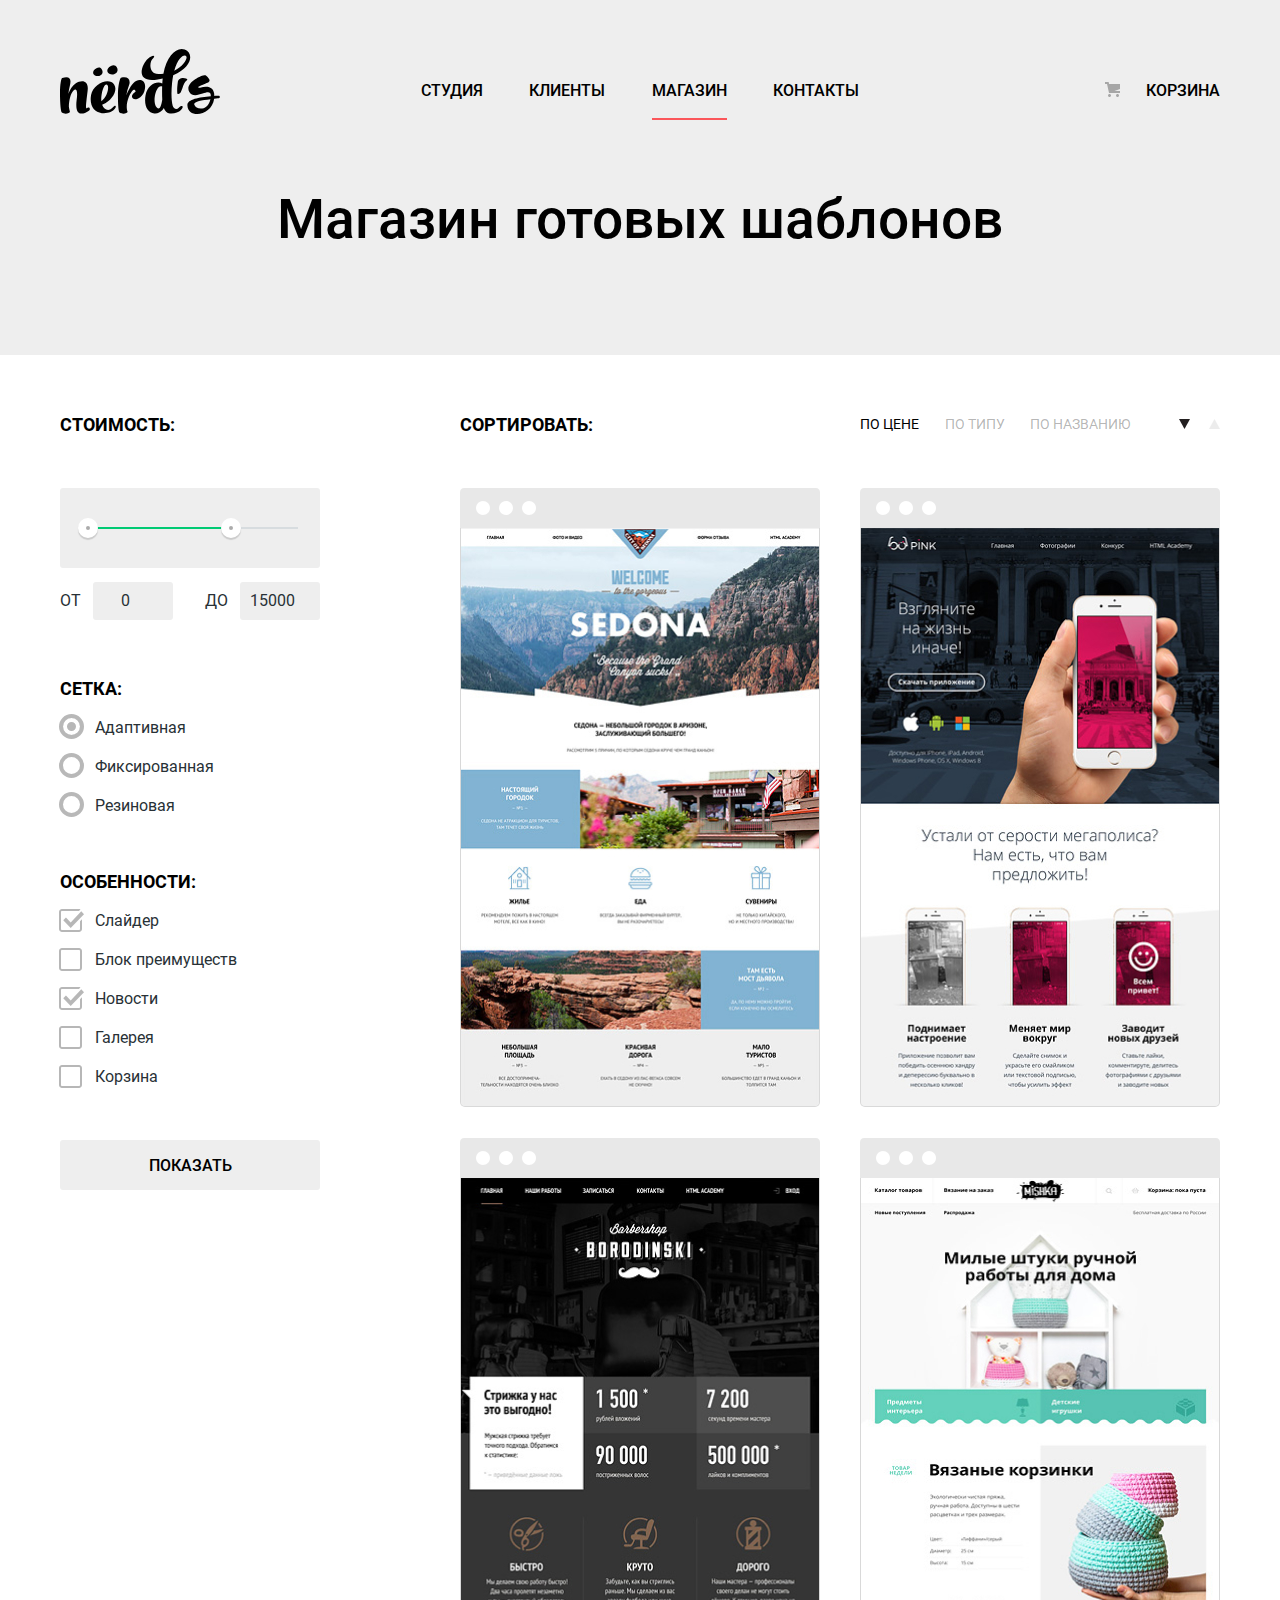
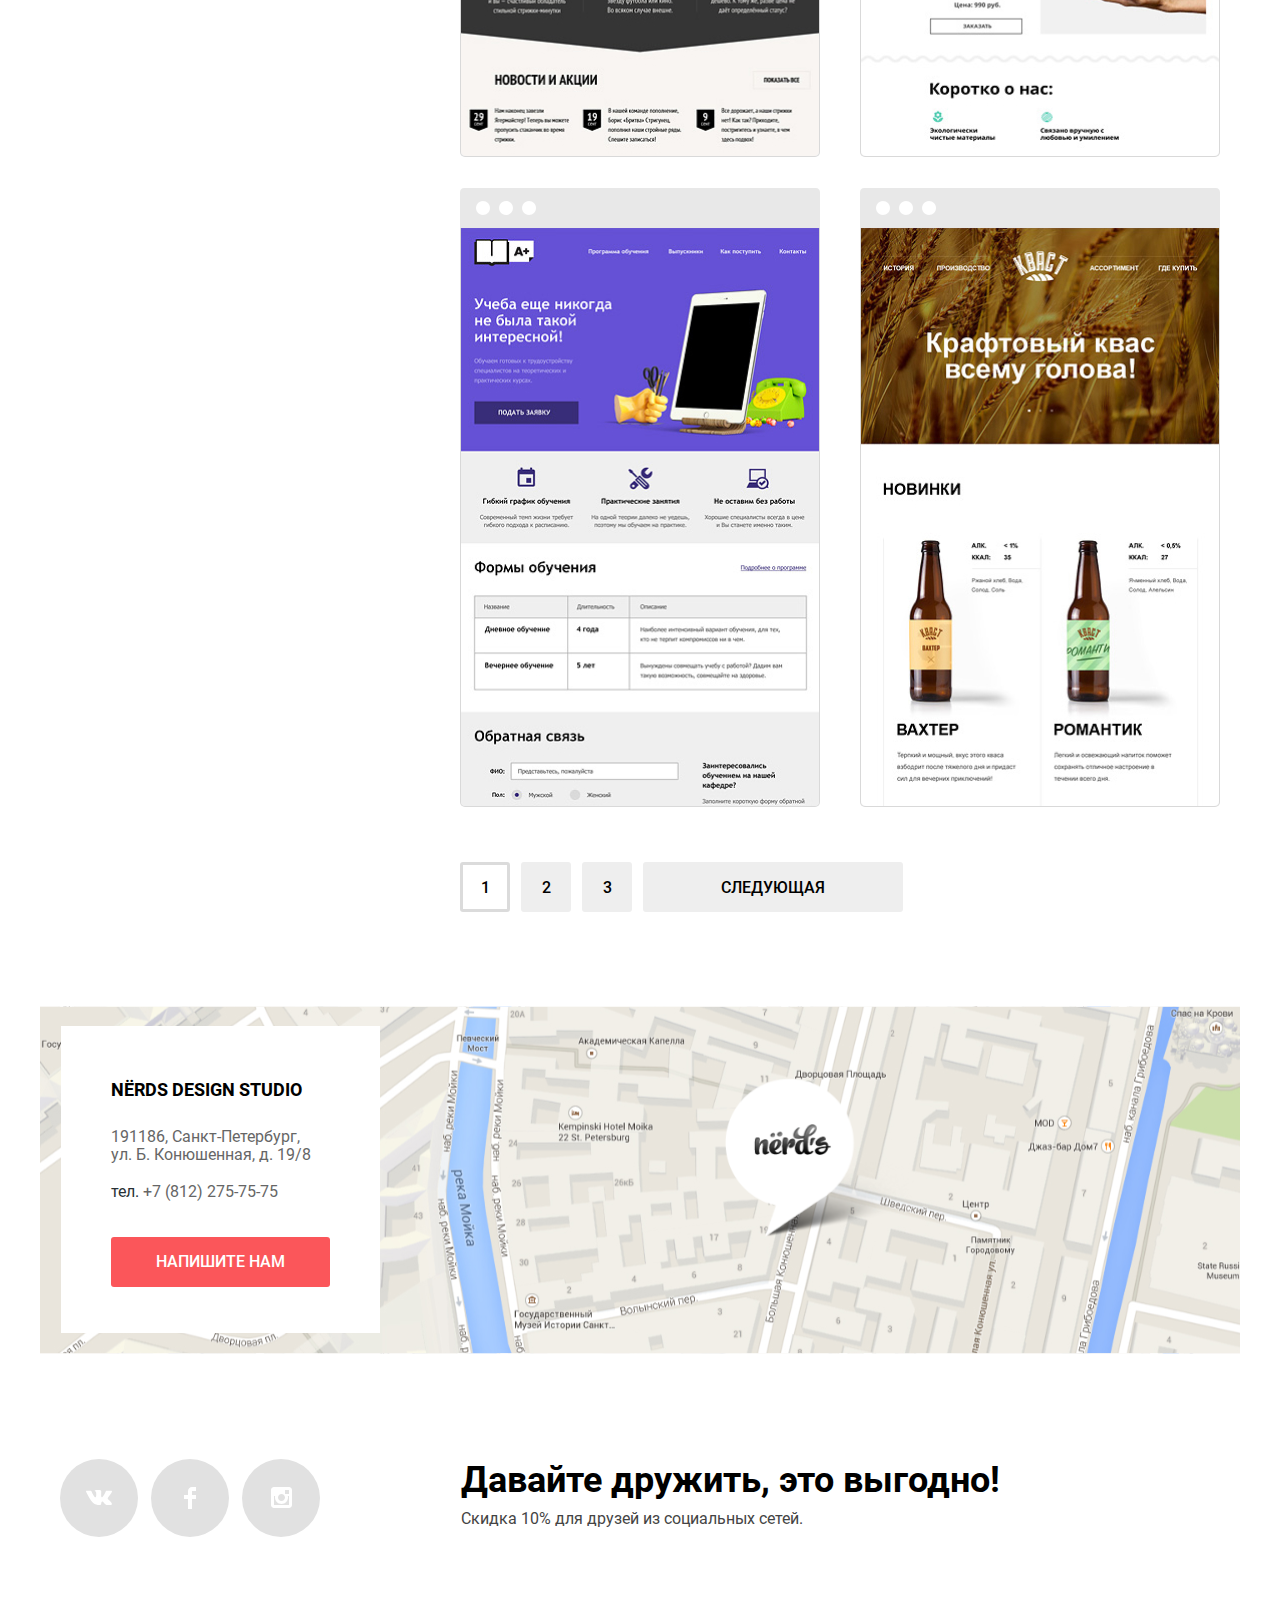
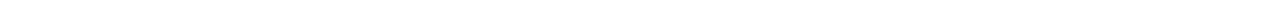
==== commit 1020764f: "18. Добавляем интерактивную карту" ====
--- a/catalog.html
+++ b/catalog.html
@@ -40,19 +40,17 @@
               <div class="range-filter">
                 <div class="range-controls">
                   <div class="scale">
-                    <div class="bar" style="
-                      width: 70%; margin-left: 0"></div>
+                    <div class="bar" style="width: 70%; margin-left: 0">
+                    </div>
                   </div>
-                  <button class="toggle toggle-min" tabindex="0" style="
-              left: 7%"></button>
-                  <button class="toggle toggle-max" tabindex="0" style="
-              left: 62%"></button>
+                  <button class="toggle toggle-min" tabindex="0" style="left: 7%"></button>
+                  <button class="toggle toggle-max" tabindex="0" style="left: 62%"></button>
                 </div>
                 <div class="price-controls">
                   <label class="min-price" for="filter-for-from">От</label>
-                  <input class="input-price" type="number" name="from" id="filter-for-from" placeholder="0">
+                  <input class="input-price" type="number" name="from" id="filter-for-from" value="0">
                   <label class="max-price" for="filter-for-up">До</label>
-                  <input class="input-price" type="number" name="up" id="filter-for-up" placeholder="15 000">
+                  <input class="input-price" type="number" name="up" id="filter-for-up" value="15000">
                 </div>
               </div>
             </fieldset>
@@ -101,10 +99,11 @@
             <button class="button filter-button" type="submit">Показать</button>
           </form>
         </section>
+        <section class="catalog-templates">
           <h2 class="visually-hidden">Список шаблонов</h2>
-        <section class="catalog-templates">
           <div class="catalog-filter-by">
-            <p class="filter-name">Сортировать:</p>
+            <p class="filter-name">Сортировать:
+            </p>
             <ul class="filter-by">
               <li>
                 <a class="filter-by-active" href="#">По цене</a>
@@ -117,16 +116,18 @@
               </li>
               <li>
                 <a class="filter-pointer pointer-active" href="#">
+                  <span class="visually-hidden">Сортировка по убыванию</span>
                   <svg width="11" height="10" viewBox="0 0 11 10"><path d="M5.5 10L0 0H11" fill="#A6A6A6"/></svg>
                 </a>
                 <a class="filter-pointer" href="#">
+                  <span class="visually-hidden">Сортировка по возрастанию</span>
                   <svg width="11" height="10" viewBox="0 0 11 10"><path d="M5.5 0L0 10H11L5.5 0Z" fill="#A6A6A6"/></svg>
                 </a>
               </li>
             </ul>
           </div>
           <ul class="template-list">
-            <li class="template-item" tabindex="0">
+            <li class="template-item">
               <img class="template-item-image" src="img/catalog-sedona.jpg" width="358" height="578" alt="Макет проекта Седона">
               <div class="template-modal">
                 <a class="template-modal-heading" href="#">Sedona</a>
@@ -134,7 +135,7 @@
                 <button class="button template-modal-button" aria-label="Добавить макет Седона в корзину">9 900 <span class="rub">&#8381;</span></button>
               </div>
             </li>
-            <li class="template-item" tabindex="0">
+            <li class="template-item">
               <img class="template-item-image" src="img/catalog-pink.jpg" width="358" height="578" alt="Макет проекта Пинк">
               <div class="template-modal">
                 <a class="template-modal-heading" href="#">Pink app</a>
@@ -142,7 +143,7 @@
                 <button class="button template-modal-button" aria-label="Добавить макет Пинк в корзину">9 900 <span class="rub">&#8381;</span></button>
               </div>
             </li>
-            <li class="template-item" tabindex="0">
+            <li class="template-item">
               <img class="template-item-image" src="img/catalog-barbershop.jpg" width="358" height="578" alt="Макет проекта Бородинский">
               <div class="template-modal">
                 <a class="template-modal-heading" href="#">Barbershop</a>
@@ -150,7 +151,7 @@
                 <button class="button template-modal-button" aria-label="Добавить макет Барбершоп в корзину">9 900 <span class="rub">&#8381;</span></button>
               </div>
             </li>
-            <li class="template-item" tabindex="0">
+            <li class="template-item">
               <img class="template-item-image" src="img/catalog-mishka.jpg" width="358" height="578" alt="Макет проекта Мишка">
               <div class="template-modal">
                 <a class="template-modal-heading" href="#">Mishka</a>
@@ -158,7 +159,7 @@
                 <button class="button template-modal-button" aria-label="Добавить макет Мишка в корзину">9 900 <span class="rub">&#8381;</span></button>
               </div>
             </li>
-            <li class="template-item" tabindex="0">
+            <li class="template-item">
               <img class="template-item-image" src="img/catalog-aplus.jpg" width="358" height="578" alt="Макет проекта А плюс">
               <div class="template-modal">
                 <a class="template-modal-heading" href="#">A plus</a>
@@ -166,7 +167,7 @@
                 <button class="button template-modal-button" aria-label="Добавить макет А плюс в корзину">9 900 <span class="rub">&#8381;</span></button>
               </div>
             </li>
-            <li class="template-item" tabindex="0">
+            <li class="template-item">
               <img class="template-item-image" src="img/catalog-kvast.jpg" width="358" height="578" alt="Макет проекта Кваст">
               <div class="template-modal">
                 <a class="template-modal-heading" href="#">Кваст</a>
@@ -195,7 +196,7 @@
     <footer class="main-footer">
       <div class="adress-map">
         <iframe src="https://www.google.com/maps/embed?pb=!1m14!1m8!1m3!1d1291.9728438064565!2d30.321937646729896!3d59.93880721831587!3m2!1i1024!2i768!4f13.1!3m3!1m2!1s0x4696310fca145cc1%3A0x42b32648d8238007!2z0JHQvtC70YzRiNCw0Y8g0JrQvtC90Y7RiNC10L3QvdCw0Y8g0YPQuy4sIDE5LzgsINCh0LDQvdC60YIt0J_QtdGC0LXRgNCx0YPRgNCzLCAxOTExODY!5e0!3m2!1sru!2sru!4v1615152051289!5m2!1sru!2sru" width="1440" height="416" style="border:0;" allowfullscreen="" loading="lazy"></iframe>
-        <img src="img/map-point.svg" width="1440" height="416" alt="студия находится по адресу Санкт-Петербург, ул. Б. Конюшенная, д. 19/8" />
+        <img src="img/map-point.svg" width="1200" height="416" alt="студия находится по адресу Санкт-Петербург, ул. Б. Конюшенная, д. 19/8" />
         <div class="container">
           <section class="contacts">
             <h2 class="visually-hidden">Как нас найти</h2>
@@ -206,33 +207,33 @@
           </section>
         </div>
       </div>
+      <section class="footer-social container">
         <h2 class="visually-hidden">Социальные сети</h2>
-        <section class="footer-social container">
-          <ul class="social-list">
-            <li>
-              <a class="social-button" href="#">
-                <span class="visually-hidden">Вконтакте</span>
-                <svg width="27" height="15" viewBox="0 0 27 15" fill="none"><path d="M16.138 11.51C17.094 11.201 18.318 13.55 19.621 14.449C20.599 15.13 21.348 14.983 21.348 14.983L24.821 14.933C24.821 14.933 26.636 14.821 25.778 13.379C25.707 13.259 25.275 12.31 23.193 10.357C21.016 8.31404 21.311 8.64504 23.932 5.11304C25.529 2.96004 26.168 1.64504 25.968 1.08504C25.776 0.546037 24.603 0.686037 24.603 0.686037L20.69 0.713037C20.309 0.714037 19.986 0.832037 19.839 1.22804C19.836 1.23204 19.218 2.89404 18.394 4.30704C16.653 7.29604 15.958 7.45504 15.67 7.26804C15.009 6.83504 15.176 5.53104 15.176 4.60404C15.176 1.70704 15.608 0.499037 14.33 0.187037C13.903 0.0830374 13.591 0.0150374 12.502 0.00503741C11.11 -0.0159626 9.92797 0.00503743 9.25797 0.334037C8.81297 0.557037 8.47197 1.04604 8.67897 1.07404C8.93897 1.10904 9.52197 1.23404 9.83397 1.66004C10.235 2.21204 10.223 3.44904 10.223 3.44904C10.223 3.44904 10.452 6.86004 9.68297 7.28304C9.15497 7.57304 8.43297 6.98104 6.87997 4.26704C6.08697 2.87904 5.48797 1.34504 5.48797 1.34504C5.48797 1.34504 5.37197 1.06004 5.16197 0.904037C4.91197 0.719037 4.56197 0.660037 4.56197 0.660037L0.84797 0.684037C0.84797 0.684037 0.28997 0.700037 0.0849697 0.946037C-0.0970303 1.16404 0.0699697 1.61404 0.0699697 1.61404C0.0699697 1.61404 2.97897 8.49504 6.27297 11.961C9.29297 15.143 12.725 14.932 12.725 14.932H14.28C14.28 14.932 14.749 14.878 14.989 14.62C15.213 14.38 15.203 13.929 15.203 13.929C15.203 13.929 15.172 11.82 16.138 11.51Z" fill="white"/></svg>
-              </a>
-            </li>
-            <li>
-              <a class="social-button" href="#">
-                <span class="visually-hidden">Фейсбук</span>
-                <svg width="12" height="22" viewBox="0 0 12 22" fill="none"><path d="M12 4V0H8C5.79086 0 4 1.79086 4 4V8H0V12H4V22H8V12H12V8H8V4H12Z" fill="white"/></svg>
-              </a>
-            </li>
-            <li>
-              <a class="social-button" href="#">
-                <span class="visually-hidden">Инстаграм</span>
-                <svg width="21" height="21" viewBox="0 0 21 21" fill="none"><path fill-rule="evenodd" clip-rule="evenodd" d="M3 0H18C19.65 0 21 1.35 21 3V18C21 19.65 19.65 21 18 21H3C1.35 21 0 19.65 0 18V3C0 1.35 1.35 0 3 0ZM14 10.5C14 8.57 12.43 7 10.5 7C8.57 7 7 8.57 7 10.5C7 12.43 8.57 14 10.5 14C12.43 14 14 12.43 14 10.5ZM3 18V9H4.181C4.0626 9.49127 4.00186 9.99467 4 10.5C4 14.0899 6.91015 17 10.5 17C14.0899 17 17 14.0899 17 10.5C16.9986 9.99464 16.9379 9.49118 16.819 9H18V18H3ZM14 7H18V3H14V7Z" fill="white"/></svg>
-              </a>
-            </li>
-          </ul>
-          <div class="footer-promo">
-            <p class="discount-text">Давайте дружить, это выгодно!</p>
-            <p class="footer-discount">Скидка 10% для друзей из социальных сетей.</p>
-          </div>
-        </section>
+        <ul class="social-list">
+          <li>
+            <a class="social-button" href="#">
+              <span class="visually-hidden">Вконтакте</span>
+              <svg width="27" height="15" viewBox="0 0 27 15" fill="none"><path d="M16.138 11.51C17.094 11.201 18.318 13.55 19.621 14.449C20.599 15.13 21.348 14.983 21.348 14.983L24.821 14.933C24.821 14.933 26.636 14.821 25.778 13.379C25.707 13.259 25.275 12.31 23.193 10.357C21.016 8.31404 21.311 8.64504 23.932 5.11304C25.529 2.96004 26.168 1.64504 25.968 1.08504C25.776 0.546037 24.603 0.686037 24.603 0.686037L20.69 0.713037C20.309 0.714037 19.986 0.832037 19.839 1.22804C19.836 1.23204 19.218 2.89404 18.394 4.30704C16.653 7.29604 15.958 7.45504 15.67 7.26804C15.009 6.83504 15.176 5.53104 15.176 4.60404C15.176 1.70704 15.608 0.499037 14.33 0.187037C13.903 0.0830374 13.591 0.0150374 12.502 0.00503741C11.11 -0.0159626 9.92797 0.00503743 9.25797 0.334037C8.81297 0.557037 8.47197 1.04604 8.67897 1.07404C8.93897 1.10904 9.52197 1.23404 9.83397 1.66004C10.235 2.21204 10.223 3.44904 10.223 3.44904C10.223 3.44904 10.452 6.86004 9.68297 7.28304C9.15497 7.57304 8.43297 6.98104 6.87997 4.26704C6.08697 2.87904 5.48797 1.34504 5.48797 1.34504C5.48797 1.34504 5.37197 1.06004 5.16197 0.904037C4.91197 0.719037 4.56197 0.660037 4.56197 0.660037L0.84797 0.684037C0.84797 0.684037 0.28997 0.700037 0.0849697 0.946037C-0.0970303 1.16404 0.0699697 1.61404 0.0699697 1.61404C0.0699697 1.61404 2.97897 8.49504 6.27297 11.961C9.29297 15.143 12.725 14.932 12.725 14.932H14.28C14.28 14.932 14.749 14.878 14.989 14.62C15.213 14.38 15.203 13.929 15.203 13.929C15.203 13.929 15.172 11.82 16.138 11.51Z" fill="white"/></svg>
+            </a>
+          </li>
+          <li>
+            <a class="social-button" href="#">
+              <span class="visually-hidden">Фейсбук</span>
+              <svg width="12" height="22" viewBox="0 0 12 22" fill="none"><path d="M12 4V0H8C5.79086 0 4 1.79086 4 4V8H0V12H4V22H8V12H12V8H8V4H12Z" fill="white"/></svg>
+            </a>
+          </li>
+          <li>
+            <a class="social-button" href="#">
+              <span class="visually-hidden">Инстаграм</span>
+              <svg width="21" height="21" viewBox="0 0 21 21" fill="none"><path fill-rule="evenodd" clip-rule="evenodd" d="M3 0H18C19.65 0 21 1.35 21 3V18C21 19.65 19.65 21 18 21H3C1.35 21 0 19.65 0 18V3C0 1.35 1.35 0 3 0ZM14 10.5C14 8.57 12.43 7 10.5 7C8.57 7 7 8.57 7 10.5C7 12.43 8.57 14 10.5 14C12.43 14 14 12.43 14 10.5ZM3 18V9H4.181C4.0626 9.49127 4.00186 9.99467 4 10.5C4 14.0899 6.91015 17 10.5 17C14.0899 17 17 14.0899 17 10.5C16.9986 9.99464 16.9379 9.49118 16.819 9H18V18H3ZM14 7H18V3H14V7Z" fill="white"/></svg>
+            </a>
+          </li>
+        </ul>
+        <div class="footer-promo">
+          <p class="discount-text">Давайте дружить, это выгодно!</p>
+          <p class="footer-discount">Скидка 10% для друзей из социальных сетей.</p>
+        </div>
+      </section>
     </footer>
     <section class="feedback modal-display-none">
       <h3 class="modal-heading">Напишите нам</h3>
@@ -253,6 +254,7 @@
       </form>
       <button class="modal-close" type="button" aria-label="Закрыть окно"></button>
     </section>
-    <script src="js/popup.min.js"></script>
+    <script src="js/popup.min.js">
+    </script>
   </body>
 </html>
--- a/css/style.min.css
+++ b/css/style.min.css
@@ -1,6 +1,6 @@
 
 Minified CSS
- Source map
- Restructure
- Beautify
-@-webkit-keyframes shake{0%,to{-webkit-transform:translateX(0);transform:translateX(0)}10%,30%,50%,70%,90%{-webkit-transform:translateX(-10px);transform:translateX(-10px)}20%,40%,60%,80%{-webkit-transform:translateX(10px);transform:translateX(10px)}}@keyframes shake{0%,to{-webkit-transform:translateX(0);transform:translateX(0)}10%,30%,50%,70%,90%{-webkit-transform:translateX(-10px);transform:translateX(-10px)}20%,40%,60%,80%{-webkit-transform:translateX(10px);transform:translateX(10px)}}@font-face{font-family:"Roboto";src:url(../fonts/roboto.woff2) format("woff2"),url(../fonts/roboto.woff) format("woff");font-weight:400;font-style:normal}@font-face{font-family:"Roboto";src:url(../fonts/robotobold.woff2) format("woff2"),url(../fonts/robotobold.woff) format("woff");font-weight:700;font-style:normal}@font-face{font-family:"Roboto";src:url(../fonts/robotomedium.woff2) format("woff2"),url(../fonts/robotomedium.woff) format("woff");font-weight:500;font-style:normal}:root{--white:#FFFFFF;--black:#000000;--silver:#E1E1E1;--grey-lighten:#EEEEEE;--grey-light:#DFDFDF;--grey:#D5D5D5;--grey-somber:#DBDBDB;--grey-dark:#666666;--grey-darken:#444444;--lighten-dimgrey:#D7DCDE;--light-dimgrey:#B4B9BB;--dimgrey:#4D4D4D;--dimgrey-opacity:rgba(77, 77, 77, 0.12);--dimgrey-opacity-light:rgba(77, 77, 77, 0.4);--dimgrey-opacity-lighten:rgba(77, 77, 77, 0.1);--dimly-black:#D7DCDF;--dimgrey-black:#ABABAB;--black-opacity-lighten:rgba(40, 49, 54, 0.3);--black-opacity-light:rgba(0, 0, 0, 0.25);--black-opacity:rgba(0, 0, 0, 0.3);--black-opacity-dark:rgba(0, 0, 0, 0.6);--white-opacity:rgba(255, 255, 255, 0.3);--white-smoke:rgba(68, 68, 68, 0.5);--grey-opacity:rgba(0, 1, 1, 0.1);--light-grey-opacity:rgba(0, 0, 0, 0.15);--mysterious-grey:#C1C1C1;--ashy-grey:#F2F2F2;--light-ashy-grey:rgba(0, 0, 0, 0.1);--light-black:#231F20;--red:#FB565A;--red--dark:#E74246;--red--darken:#D7373B;--green:#00CA74;--green--dark:#00BC6C;--green--darken:#00AA62;--orange:#EFC849;--orange--dark:#EAB534;--orange--darken:#E5A722;--text-basic:#283136;--text-dark:#000000;--link-hover:var(--red);--link-active:var(--black-opacity);--background-color:var(--white);--wrapper-color:var(--grey-lighten);--button-text:var(--white);--button-text-active:var(--white-opacity);--background-button:var(--red);--background-button-hover:var(--red--dark);--background-button-active:var(--red--darken);--catalog-button:var(--grey-lighten);--catalog-button-hover:var(--grey-light);--catalog-button-active:var(--grey);--catalog-button-text:var(--black-opacity)}.page{height:100%}.page-body{min-width:1160px;margin:0;padding:0;font-family:"Roboto",Arial,sans-serif;font-weight:400;font-size:16px;line-height:24px;color:var(--text-basic);background-color:var(--background-color);min-height:100%;display:-ms-grid;display:grid;-ms-grid-rows:auto 1fr auto;grid-template-rows:auto 1fr auto}.main-header{padding-top:48px}a{text-decoration:none}.top-wrapper{background-color:var(--wrapper-color)}.visually-hidden{position:absolute;width:1px;height:1px;margin:-1px;border:0;padding:0;white-space:nowrap;clip:rect(0 0 0 0);-webkit-clip-path:inset(100);clip-path:inset(100%);overflow:hidden}.container{width:1160px;margin:0 auto}.main-navigation,.site-navigation{display:-webkit-box;display:-ms-flexbox;display:flex;-ms-flex-wrap:wrap;flex-wrap:wrap;-webkit-box-pack:justify;-ms-flex-pack:justify;justify-content:space-between}.main-navigation{line-height:30px;text-transform:uppercase;font-weight:500;-webkit-box-align:center;-ms-flex-align:center;align-items:center}.site-navigation{list-style:none;margin:0;min-width:438px;padding:20px 0 0}.header-img{min-width:160px;display:block}.main-header-logo:hover img{opacity:.7}.main-header-logo:active img{opacity:.3}.cart{min-width:160px;text-align:right;padding-top:20px}.cart-link{position:relative;display:inline-block;vertical-align:middle;width:112px}.cart-link::before{content:"";position:absolute;left:-3px;top:6px;width:15px;height:15px;background-image:url(../img/cart-icon.svg);background-repeat:no-repeat;background-position:0 0}.cart-link,.site-navigation a{color:var(--text-dark);padding-bottom:0}.cart-link:hover,.site-navigation a:hover{color:var(--link-hover)}.cart-link:focus,.site-navigation a:focus{outline:2px solid var(--dimgrey)}.cart-link:active,.site-navigation a:active{color:var(--link-active)}.features,.link-disabled{position:relative}.link-disabled:after{position:absolute;content:"";width:100%;height:2px;background-color:var(--red);left:0;top:37px;display:block}.features{margin-bottom:80px}.feature-item{display:-webkit-box;display:-ms-flexbox;display:flex;width:100%;min-height:431px;-webkit-box-orient:vertical;-webkit-box-direction:normal;-ms-flex-direction:column;flex-direction:column;-webkit-box-pack:justify;-ms-flex-pack:justify;justify-content:space-between;background-repeat:no-repeat;background-position-x:397px}.feature-item:first-child{background-image:url(../img/nerds-index-slide1.png)}.feature-item:nth-child(2){background-image:url(../img/nerds-index-slide2.png)}.feature-item:nth-child(3){background-image:url(../img/nerds-index-slide3.png)}.feature-list{list-style:none;margin:0;padding:0}.feature-button{display:block;width:240px;text-align:center;padding-top:16px;padding-bottom:16px;margin-top:10px;margin-bottom:80px}.feature-title{font-size:55px;line-height:55px;font-weight:500;color:var(--text-dark);margin:0;width:520px;padding-top:78px}.feature-text{width:416px;margin:0;-webkit-box-flex:1;-ms-flex-positive:1;flex-grow:1;padding-top:38px}.feature-item:first-child .feature-text{padding-top:25px}.features-control{position:absolute;left:50%;-webkit-transform:translateX(-50%);-ms-transform:translateX(-50%);transform:translateX(-50%);top:317px;z-index:10;display:-webkit-box;display:-ms-flexbox;display:flex;width:88px;-webkit-box-pack:justify;-ms-flex-pack:justify;justify-content:space-between}.features-button{width:18px;height:18px;border-radius:50%;border:0;background-color:var(--white);cursor:pointer}.features-button.current-btn{-webkit-box-shadow:inset 0 0 0 5px var(--white),inset 0 0 0 7px var(--mysterious-grey);box-shadow:inset 0 0 0 5px var(--white),inset 0 0 0 7px var(--mysterious-grey)}.feature-item:not(.features-current){display:none}.button{color:var(--button-text);background-color:var(--background-button);line-height:18px;text-align:center;font-weight:500;text-transform:uppercase;padding-top:17px;padding-bottom:15px;border-radius:3px}.button:hover{background-color:var(--background-button-hover)}.button:active{background-color:var(--background-button-active);color:var(--button-text-active);-webkit-box-shadow:inset 0 3px 0 var(--grey-opacity);box-shadow:inset 0 3px 0 var(--grey-opacity)}.button:focus{outline:solid 1px var(--black)}.product-app,.product-presentation,.product-website{display:block;margin-top:32px;padding-top:17px;padding-bottom:15px;width:160px}.product-app{background-color:var(--green)}.product-app:hover{background-color:var(--green--dark)}.product-app:active{background-color:var(--green--darken)}.product-presentation{background-color:var(--orange)}.product-presentation:hover{background-color:var(--orange--dark)}.product-presentation:active{background-color:var(--orange--darken)}.products{padding-bottom:80px;border-bottom:2px solid var(--grey-lighten)}.product-name{font-size:24px;line-height:30px;color:var(--text-dark);text-transform:uppercase;font-weight:700;margin-bottom:16px;margin-top:18px}.product-list{list-style:none;margin:0;padding:0;display:-ms-grid;display:grid;-ms-grid-columns:300px 100px 300px 100px 300px;grid-template-columns:300px 300px 300px;-webkit-column-gap:100px;-moz-column-gap:100px;column-gap:100px}.product-item p{margin-right:40px}.studio-description{padding-top:38px;padding-bottom:47px;display:-ms-grid;display:grid;-ms-grid-columns:660px 360px;grid-template-columns:660px 360px;-webkit-box-pack:justify;-ms-flex-pack:justify;justify-content:space-between}.description-caption{color:var(--text-dark);font-size:45px;line-height:45px;font-weight:500;margin-top:34px;margin-bottom:35px}.orders-types{text-transform:uppercase;font-weight:700;margin-top:40px;margin-bottom:23px}.orders-list{list-style:none;margin:0;padding:0}.order-list-item{margin-bottom:25px;margin-left:35px;position:relative}.order-list-item::before{content:"";position:absolute;background-color:var(--red);width:25px;height:2px;margin-left:-34px;top:11px}.description-statics{text-transform:uppercase;font-weight:700;color:var(--text-dark);margin-top:30px;margin-bottom:30px;text-align:center}.statics-list{list-style:none;margin:0;padding:0;display:-ms-grid;display:grid;-ms-grid-columns:1fr 1fr 1fr;grid-template-columns:1fr 1fr 1fr}.description-item{font-weight:700;font-size:45px;line-height:64px;color:var(--text-dark);margin:0;padding:0}.description-percent{display:inline-block;vertical-align:super;font-size:26px;line-height:40px;font-weight:700;color:var(--basic-black)}.descriptin-text{line-height:18px;margin-top:13px}.partners-list{list-style:none;margin:0 0 80px;border-top:2px solid var(--grey-lighten);padding:45px 0 37px;border-bottom:2px solid var(--grey-lighten);display:-webkit-box;display:-ms-flexbox;display:flex;-ms-flex-wrap:wrap;flex-wrap:wrap;-webkit-box-pack:justify;-ms-flex-pack:justify;justify-content:space-between;-webkit-box-align:center;-ms-flex-align:center;align-items:center}.partner-image{position:relative;min-width:260px;text-align:center}.partner-image:not(:last-child)::after{content:"";position:absolute;width:2px;height:52px;background-color:var(--grey-lighten);right:-19px;top:50%;-webkit-transform:translateY(-50%);-ms-transform:translateY(-50%);transform:translateY(-50%)}.partners-list a .img-partner{opacity:.2}.partners-list a:hover .img-partner{opacity:1}.partners-list a:active .img-partner{opacity:.1}.adress-map,.adress-map .container{position:relative}.adress-map img{position:absolute;display:block;margin:0 auto;top:0;left:50%;-webkit-transform:translateX(-50%);-ms-transform:translateX(-50%);transform:translateX(-50%);z-index:-1}.adress-map iframe{display:block;margin:0 auto;width:100%}.contacts{top:-362px;left:0;position:absolute;background-color:var(--white);width:319px;-webkit-box-sizing:border-box;box-sizing:border-box;padding-left:50px;padding-right:50px}.studio-name{font-weight:700;font-size:18px;line-height:30px;color:var(--text-dark);margin-top:49px;margin-bottom:23px}.studio-adress{line-height:18px}.contacts-phone,.studio-adress{color:var(--grey-dark)}.contacts-button{display:block;width:219px;padding:16px 0;margin-bottom:46px;margin-top:33px}.social-list{list-style:none;margin:0 130px 0 0;padding:0;display:-webkit-box;display:-ms-flexbox;display:flex;-ms-flex-wrap:wrap;flex-wrap:wrap;-webkit-box-pack:justify;-ms-flex-pack:justify;justify-content:space-between}.social-list li:not(:last-child){margin-right:2px}.footer-social,.social-button{display:-webkit-box;display:-ms-flexbox;display:flex;-webkit-box-align:center;-ms-flex-align:center;align-items:center}.footer-social{margin-top:61px;margin-bottom:80px}.social-button{width:78px;height:78px;border-radius:50%;-webkit-box-pack:center;-ms-flex-pack:center;justify-content:center;background:var(--silver);margin-right:11px}.social-button:hover{background:var(--red--dark)}.social-button:active{background:var(--red--darken);-webkit-box-shadow:inset 0 3px 0 var(--grey-opacity);box-shadow:inset 0 3px 0 var(--grey-opacity)}.social-button:active path{fill:var(--white-opacity)}.footer-promo{padding-top:13px}.discount-text{font-weight:700;font-size:36px;line-height:36px;margin-top:0;margin-bottom:10px;color:var(--text-dark)}.footer-discount{line-height:22px;color:var(--grey-darken);margin-top:0}.feedback,.modal-item input{-webkit-box-sizing:border-box;box-sizing:border-box}.feedback{padding:63px 100px 84px;width:960px;background-color:var(--white);-webkit-box-shadow:0 20px 40px rgba(0,0,0,.4);box-shadow:0 20px 40px rgba(0,0,0,.4);position:fixed;right:0;left:0;margin:auto;top:16%;z-index:20}.modal-display-none{display:none}.modal-heading{font-size:45px;line-height:53px;font-weight:700;color:var(--text-dark);margin-top:0;margin-bottom:37px}.modal-captions{font-size:16px;line-height:18px;font-weight:700;display:block;margin-bottom:9px}.modal-item{margin-top:0;margin-bottom:18px}.modal-item input{color:var(--grey-darken);width:360px;padding:14px;border:2px solid var(--lighten-dimgrey);border-radius:3px}.feedback-form{display:-ms-grid;display:grid;-ms-grid-columns:360px 40px 360px;grid-template-columns:360px 360px;-webkit-column-gap:40px;-moz-column-gap:40px;column-gap:40px}.modal-item-textarea{grid-column:1/-1;margin-bottom:39px}.modal-text{color:var(--grey-darken);font-size:16px;line-height:18px;padding:12px;border:2px solid var(--lighten-dimgrey);border-radius:3px;width:100%;resize:none;-webkit-box-sizing:border-box;box-sizing:border-box}.modal-text::-webkit-input-placeholder{color:var(--white-smoke);font-size:16px;line-height:18px}.modal-email::-webkit-input-placeholder,.modal-name::-webkit-input-placeholder,.modal-text::placeholder{color:var(--white-smoke);font-size:16px;line-height:18px}.modal-email::-moz-placeholder,.modal-name::-moz-placeholder,.modal-text::-moz-placeholder{font-size:16px;line-height:18px;color:var(--white-smoke)}.modal-item input:hover,.modal-text:hover{border:2px solid var(--light-dimgrey)}.modal-text:focus::-webkit-input-placeholder{color:var(--grey-darken)}.modal-email:focus::-webkit-input-placeholder,.modal-name:focus::-webkit-input-placeholder,.modal-text:focus::placeholder{color:var(--grey-darken)}.feedback .modal-text:focus::-moz-placeholder,.feedback input:focus::-moz-placeholder{color:var(--grey-darken);opacity:1}.feedback input:focus,.modal-text:focus{border:2px solid var(--black)}.modal-item input:invalid{border:2px solid var(--red--darken);color:var(--red--darken);outline:0}.modal-button{width:259px;border:0}.modal-close{height:21px;width:21px;border:0;background-color:transparent;background-image:url(../img/close-cross.svg);opacity:.3;background-repeat:no-repeat;cursor:pointer;position:absolute;top:77px;right:91px}.modal-close:hover{opacity:1;outline:0}.modal-close:active{opacity:.1;outline:0}.container.page-title{font-size:55px;line-height:55px;font-weight:500;padding:78px 0 108px;text-align:center;color:var(--text-dark);margin:0 auto 55px}.catalog-container{display:-ms-grid;display:grid;-ms-grid-columns:260px 140px 1fr;grid-template-columns:260px 1fr;-webkit-column-gap:140px;-moz-column-gap:140px;column-gap:140px}.filter{font-size:16px;line-height:20px;font-weight:400}.fieldset-item{border:0;padding:0;margin:0 0 32px}.filter-name{text-transform:uppercase;color:var(--text-dark);font-weight:700;font-size:18px;line-height:30px;margin-bottom:12px}.filter-name-price{margin-bottom:48px}.filter-name-feature,.filter-name-grid{margin-bottom:14px}.filter .fieldset-price{margin-bottom:54px;line-height:22px;text-transform:uppercase}.range-filter{width:260px}.range-controls{height:41px;background-color:var(--grey-lighten);border-radius:3px;padding-top:39px;padding-left:22px;padding-right:22px;margin-bottom:14px;position:relative}.scale{background:var(--dimly-black);height:2px}.bar{background-color:var(--green);height:2px;width:70%}.toggle{background-color:var(--dimgrey-black);width:20px;height:20px;border:8px solid var(--white);border-radius:50%;-webkit-box-shadow:0 2px 1px var(--light-grey-opacity);box-shadow:0 2px 1px var(--light-grey-opacity);position:absolute;top:30px;cursor:pointer;padding:0}.toggle-min{left:18px}.toggle-max{left:160px}.checkbox-option,.radio-option{margin-bottom:19px}.checkbox-option label,.radio-option label{display:block;position:relative}.filter-radio+label::before{position:absolute;content:"";height:17px;width:17px;border-radius:50%;border:4px solid var(--dimgrey);opacity:.4;left:-36px;top:-4px}.filter-radio:checked+label::after{position:absolute;content:"";left:-36px;top:-4px;width:17px;height:17px;border:4px solid transparent;opacity:.4;-webkit-box-shadow:inset 0 0 0 4px var(--white),inset 0 0 0 9px var(--dimgrey);box-shadow:inset 0 0 0 4px var(--white),inset 0 0 0 9px var(--dimgrey);border-radius:50%;background-color:transparent}.filter-checkbox:checked:hover+label::before,.filter-checkbox:hover+label::before,.filter-radio:checked:hover+label::after,.filter-radio:hover+label::before{opacity:1}.filter-checkbox:focus+label,.filter-radio:focus+label{outline:1px solid var(--dimgrey)}.filter-checkbox:checked[disabled]+label::before,.filter-checkbox[disabled]+label::before,.filter-radio:checked[disabled]+label::after,.filter-radio[disabled]+label::before{opacity:.1}.filter-checkbox[disabled]+label,.filter-radio[disabled]+label{color:var(--black-opacity-lighten)}.filter-checkbox+label::before{position:absolute;content:"";height:23px;width:25px;background-image:url(../img/checkbox-off.svg);background-repeat:no-repeat;background-position:0 0;opacity:.4;left:-36px;top:-2px}.filter-checkbox:checked+label::before{background-image:none,url(../img/checkbox-on.svg);opacity:.4}.filter-list{list-style:none;margin:0;padding:0 0 0 35px}.input-price::-webkit-input-placeholder{color:var(--text-basic)}.input-price::-moz-placeholder{color:var(--text-basic)}.input-price:-ms-input-placeholder{color:var(--text-basic)}.input-price::-ms-input-placeholder{color:var(--text-basic)}.input-price::placeholder{color:var(--text-basic)}.input-price{font-size:inherit;font-family:inherit;color:inherit;width:64px;padding:10px 8px;border-radius:3px;border:0;background-color:var(--grey-lighten);text-align:center}.max-price{margin-left:20px}.price-controls{display:-webkit-box;display:-ms-flexbox;display:flex;-webkit-box-pack:justify;-ms-flex-pack:justify;justify-content:space-between;-webkit-box-align:center;-ms-flex-align:center;align-items:center}.filter-list{font-size:16px;line-height:20px}.filter-button{display:block;width:260px;background-color:var(--catalog-button);color:var(--text-dark);font-size:16px;line-height:18px;font-weight:500;border:0;border-radius:3px;padding-left:0;padding-right:0;margin-top:34px}.filter-button:active,.filter-button:hover{background-color:var(--catalog-button-hover)}.filter-button:active{color:var(--catalog-button-text);outline:0;-webkit-box-shadow:inset 0 3px 0 var(--grey-opacity);box-shadow:inset 0 3px 0 var(--grey-opacity)}.catalog-filter-by,.filter-by{display:-webkit-box;display:-ms-flexbox;display:flex;-ms-flex-wrap:wrap;flex-wrap:wrap;-webkit-box-pack:justify;-ms-flex-pack:justify;justify-content:space-between}.catalog-filter-by{-webkit-box-align:start;-ms-flex-align:start;align-items:flex-start;margin-bottom:35px}.catalog-filter-by .filter-name{margin-top:0}.filter-by{list-style:none;margin:0;padding:5px 0 0;font-size:14px;line-height:18px;font-weight:400;text-transform:uppercase;width:360px}.filter-by li:last-child{width:41px;margin-left:22px;display:-webkit-box;display:-ms-flexbox;display:flex;-webkit-box-pack:justify;-ms-flex-pack:justify;justify-content:space-between}.filter-by a{color:var(--black-opacity)}.filter-by a:hover{color:var(--black-opacity-dark)}.filter-by a:active,a.filter-by-active{color:var(--text-dark)}.filter-pointer{opacity:.2}.filter-pointer:hover,.pointer-active,.template-item:hover::before{opacity:1}.filter-pointer.pointer-active path,.filter-pointer:active path{fill:var(--light-black)}.template-list{list-style:none;margin:0;display:-webkit-box;display:-ms-flexbox;display:flex;-ms-flex-wrap:wrap;flex-wrap:wrap;padding:0 0 25px}.template-item{width:360px;border:1px solid var(--light-ashy-grey);border-top:none;-webkit-box-sizing:border-box;box-sizing:border-box;margin-top:41px;background-color:var(--ashy-grey);border-radius:0 0 5px 5px;margin-right:40px;margin-bottom:30px;position:relative}.template-item::before{position:absolute;content:"";width:360px;height:40px;top:-40px;right:-1px;background-image:url(../img/template-item-top.svg);background-repeat:no-repeat;opacity:.12}.template-item:hover{border:1px solid transparent;border-top:none;-webkit-box-shadow:0 6px 15px var(--black-opacity-light);box-shadow:0 6px 15px var(--black-opacity-light)}.template-item a,.template-item:hover .template-modal{display:-webkit-box;display:-ms-flexbox;display:flex}.template-item:nth-child(2n){margin-right:0}.template-item-image{width:358px;height:578px;border-radius:0 0 5px 5px;-o-object-fit:contain;object-fit:contain}.template-modal{width:100%;min-height:231px;background-color:var(--grey-lighten);padding-top:26px;padding-bottom:44px;-webkit-box-sizing:border-box;box-sizing:border-box;display:-webkit-box;display:-ms-flexbox;display:flex;-ms-flex-wrap:wrap;flex-wrap:wrap;-webkit-box-orient:vertical;-webkit-box-direction:normal;-ms-flex-direction:column;flex-direction:column;-webkit-box-pack:justify;-ms-flex-pack:justify;justify-content:space-between;-webkit-box-align:center;-ms-flex-align:center;align-items:center;text-align:center;position:absolute;z-index:10;bottom:0;display:none}.template-item:focus-within .template-modal{display:-webkit-box;display:-ms-flexbox;display:flex}.template-modal-heading{text-transform:uppercase;color:var(--text-dark);font-weight:700;font-size:18px;line-height:30px}.template-modal-heading:hover{color:var(--red)}.template-modal-heading:active{color:var(--black-opacity)}.template-modal-text{width:255px;min-height:37px;max-height:390px;overflow:auto;line-height:18px;color:var(--grey-dark);margin-top:0}.template-modal-button{width:200px;border:0}.template-modal-button:active{color:var(--white)}.template-item:focus{outline:solid 2px var(--black)}.pagination-list{list-style:none;padding:0;grid-column:1/-1;display:-webkit-box;display:-ms-flexbox;display:flex;-ms-flex-wrap:wrap;flex-wrap:wrap;margin:0 0 50px;-webkit-box-align:center;-ms-flex-align:center;align-items:center}.pagination-item{margin-bottom:10px}.pagination-item a{display:block;border-radius:3px;text-align:center;min-width:50px;min-height:50px;margin-right:11px;padding-top:17px;padding-bottom:15px;-webkit-box-sizing:border-box;box-sizing:border-box;color:var(--text-dark);line-height:18px;font-weight:500;background-color:var(--grey-lighten)}.pagination-item a:hover{background-color:var(--grey-light)}.pagination-item a:active{background-color:var(--grey);color:var(--black-opacity);-webkit-box-shadow:inset 0 3px 0 var(--grey-opacity);box-shadow:inset 0 3px 0 var(--grey-opacity)}.pagination-item a:focus{outline:1px solid var(--black)}.pagination-item-current a,.pagination-item-current a:active,.pagination-item-current a:focus,.pagination-item-current a:hover{background-color:transparent;-webkit-box-shadow:none;box-shadow:none;color:var(--text-dark);-webkit-box-shadow:inset 0 0 0 3px var(--grey-somber);box-shadow:inset 0 0 0 3px var(--grey-somber)}.pagination-next-btn a{width:260px;text-transform:uppercase}.pagination-item:last-child{margin-right:0}.modal-error{-webkit-animation:shake .6s;animation:shake .6s}@font-face{font-family:'robotoRuble';src:url([data-uri]) format('woff2'),url([data-uri]) format('woff');font-weight:500;font-style:normal}.rub{font-family:"robotoRuble"}
+Source map
+Restructure
+Beautify
+@-webkit-keyframes bounce{0%{-webkit-transform:translateY(-2000px);transform:translateY(-2000px)}70%{-webkit-transform:translateY(30px);transform:translateY(30px)}90%{-webkit-transform:translateY(-10px);transform:translateY(-10px)}to{-webkit-transform:translateY(0);transform:translateY(0)}}@keyframes bounce{0%{-webkit-transform:translateY(-2000px);transform:translateY(-2000px)}70%{-webkit-transform:translateY(30px);transform:translateY(30px)}90%{-webkit-transform:translateY(-10px);transform:translateY(-10px)}to{-webkit-transform:translateY(0);transform:translateY(0)}}@-webkit-keyframes shake{0%,to{-webkit-transform:translateX(0);transform:translateX(0)}10%,30%,50%,70%,90%{-webkit-transform:translateX(-10px);transform:translateX(-10px)}20%,40%,60%,80%{-webkit-transform:translateX(10px);transform:translateX(10px)}}@keyframes shake{0%,to{-webkit-transform:translateX(0);transform:translateX(0)}10%,30%,50%,70%,90%{-webkit-transform:translateX(-10px);transform:translateX(-10px)}20%,40%,60%,80%{-webkit-transform:translateX(10px);transform:translateX(10px)}}@font-face{font-family:"Roboto";src:url(../fonts/roboto.woff2) format("woff2"),url(../fonts/roboto.woff) format("woff");font-weight:400;font-style:normal}@font-face{font-family:"Roboto";src:url(../fonts/robotobold.woff2) format("woff2"),url(../fonts/robotobold.woff) format("woff");font-weight:700;font-style:normal}@font-face{font-family:"Roboto";src:url(../fonts/robotomedium.woff2) format("woff2"),url(../fonts/robotomedium.woff) format("woff");font-weight:500;font-style:normal}:root{--white:#FFFFFF;--black:#000000;--silver:#E1E1E1;--grey-lighten:#EEEEEE;--grey-light:#DFDFDF;--grey:#D5D5D5;--grey-somber:#DBDBDB;--grey-dark:#666666;--grey-darken:#444444;--lighten-dimgrey:#D7DCDE;--light-dimgrey:#B4B9BB;--dimgrey:#4D4D4D;--dimgrey-opacity:rgba(77, 77, 77, 0.12);--dimgrey-opacity-light:rgba(77, 77, 77, 0.4);--dimgrey-opacity-lighten:rgba(77, 77, 77, 0.1);--dimly-black:#D7DCDF;--dimgrey-black:#ABABAB;--black-opacity-lighten:rgba(40, 49, 54, 0.3);--black-opacity-light:rgba(0, 0, 0, 0.25);--black-opacity:rgba(0, 0, 0, 0.3);--black-opacity-lighter:rgba(0, 0, 0, 0.4);--black-opacity-dark:rgba(0, 0, 0, 0.6);--white-opacity:rgba(255, 255, 255, 0.3);--white-smoke:rgba(68, 68, 68, 0.5);--grey-opacity:rgba(0, 1, 1, 0.1);--light-grey-opacity:rgba(0, 0, 0, 0.15);--mysterious-grey:#C1C1C1;--ashy-grey:#F2F2F2;--light-ashy-grey:rgba(0, 0, 0, 0.1);--light-black:#231F20;--red:#FB565A;--red--dark:#E74246;--red--darken:#D7373B;--green:#00CA74;--green--dark:#00BC6C;--green--darken:#00AA62;--orange:#EFC849;--orange--dark:#EAB534;--orange--darken:#E5A722;--text-basic:#283136;--text-dark:#000000;--link-hover:var(--red);--link-active:var(--black-opacity);--background-color:var(--white);--wrapper-color:var(--grey-lighten);--button-text:var(--white);--button-text-active:var(--white-opacity);--background-button:var(--red);--background-button-hover:var(--red--dark);--background-button-active:var(--red--darken);--catalog-button:var(--grey-lighten);--catalog-button-hover:var(--grey-light);--catalog-button-active:var(--grey);--catalog-button-text:var(--black-opacity)}.page{height:100%}.page-body{min-width:1200px;margin:0;padding:0;font-family:"Roboto",Arial,sans-serif;font-weight:400;font-size:16px;line-height:24px;color:var(--text-basic);background-color:var(--background-color);min-height:100%;display:-ms-grid;display:grid;-ms-grid-rows:auto 1fr auto;grid-template-rows:auto 1fr auto}.main-header{padding-top:48px}a{text-decoration:none}.top-wrapper{background-color:var(--wrapper-color)}.visually-hidden{position:absolute;width:1px;height:1px;margin:-1px;border:0;padding:0;white-space:nowrap;clip:rect(0 0 0 0);-webkit-clip-path:inset(100);clip-path:inset(100%);overflow:hidden}.container{width:1160px;padding:0 20px;margin:0 auto}.main-navigation,.site-navigation{display:-webkit-box;display:-ms-flexbox;display:flex;-ms-flex-wrap:wrap;flex-wrap:wrap;-webkit-box-pack:justify;-ms-flex-pack:justify;justify-content:space-between}.main-navigation{line-height:30px;text-transform:uppercase;font-weight:500;-webkit-box-align:center;-ms-flex-align:center;align-items:center}.site-navigation{list-style:none;margin:0;min-width:438px;padding:20px 0 0;max-width:800px}.site-navigation li:not(:last-child){padding-right:5px}.header-img{min-width:160px;display:block}.main-header-logo:hover img{opacity:.7}.main-header-logo:active img{opacity:.3}.cart{min-width:160px;text-align:right;padding-top:20px}.cart-link{position:relative;display:inline-block;vertical-align:middle;width:112px}.cart-link::before{content:"";position:absolute;left:-3px;top:6px;width:15px;height:15px;background-image:url(../img/cart-icon.svg);background-repeat:no-repeat;background-position:0 0}.cart-link,.site-navigation a{color:var(--text-dark);padding-bottom:0}.cart-link:hover,.site-navigation a:hover{color:var(--link-hover)}.cart-link:focus,.site-navigation a:focus{outline:2px solid var(--dimgrey)}.cart-link:active,.site-navigation a:active{color:var(--link-active)}.features,.link-disabled{position:relative}.link-disabled:after{position:absolute;content:"";width:100%;height:2px;background-color:var(--red);left:0;top:37px;display:block}.features{margin-bottom:80px}.feature-item{display:-webkit-box;display:-ms-flexbox;display:flex;width:100%;min-height:431px;-webkit-box-orient:vertical;-webkit-box-direction:normal;-ms-flex-direction:column;flex-direction:column;-webkit-box-pack:justify;-ms-flex-pack:justify;justify-content:space-between;background-repeat:no-repeat;background-position-x:397px}.feature-item:first-child{background-image:url(../img/nerds-index-slide1.png)}.feature-item:nth-child(2){background-image:url(../img/nerds-index-slide2.png)}.feature-item:nth-child(3){background-image:url(../img/nerds-index-slide3.png)}.feature-list{list-style:none;margin:0;padding:0}.feature-button{display:block;width:240px;text-align:center;padding-top:16px;padding-bottom:16px;margin-top:10px;margin-bottom:80px}.feature-title{font-size:55px;line-height:55px;font-weight:500;color:var(--text-dark);margin:0;width:520px;padding-top:78px}.feature-text{width:416px;margin:0;-webkit-box-flex:1;-ms-flex-positive:1;flex-grow:1;padding-top:38px}.feature-item:first-child .feature-text{padding-top:25px}.features-control{position:absolute;left:50%;-webkit-transform:translateX(-50%);-ms-transform:translateX(-50%);transform:translateX(-50%);top:317px;z-index:10;display:-webkit-box;display:-ms-flexbox;display:flex;width:88px;-webkit-box-pack:justify;-ms-flex-pack:justify;justify-content:space-between}.features-button{width:18px;height:18px;border-radius:50%;border:0;background-color:var(--white);cursor:pointer}.features-button.current-btn{-webkit-box-shadow:inset 0 0 0 5px var(--white),inset 0 0 0 7px var(--mysterious-grey);box-shadow:inset 0 0 0 5px var(--white),inset 0 0 0 7px var(--mysterious-grey)}.feature-item:not(.features-current){display:none}.button{color:var(--button-text);background-color:var(--background-button);line-height:18px;text-align:center;font-weight:500;text-transform:uppercase;padding-top:17px;padding-bottom:15px;border-radius:3px}.button:hover{background-color:var(--background-button-hover)}.button:active{background-color:var(--background-button-active);color:var(--button-text-active);-webkit-box-shadow:inset 0 3px 0 var(--grey-opacity);box-shadow:inset 0 3px 0 var(--grey-opacity)}.button:focus{outline:solid 1px var(--black)}.product-app,.product-presentation,.product-website{display:block;margin-top:32px;padding-top:17px;padding-bottom:15px;width:160px}.product-app{background-color:var(--green)}.product-app:hover{background-color:var(--green--dark)}.product-app:active{background-color:var(--green--darken)}.product-presentation{background-color:var(--orange)}.product-presentation:hover{background-color:var(--orange--dark)}.product-presentation:active{background-color:var(--orange--darken)}.products{padding-bottom:80px;border-bottom:2px solid var(--grey-lighten)}.product-name{font-size:24px;line-height:30px;color:var(--text-dark);text-transform:uppercase;font-weight:700;margin-bottom:16px;margin-top:18px}.product-list{list-style:none;margin:0;padding:0;display:-ms-grid;display:grid;-ms-grid-columns:300px 100px 300px 100px 300px;grid-template-columns:300px 300px 300px;-webkit-column-gap:100px;-moz-column-gap:100px;column-gap:100px}.product-item p{margin-right:40px}.studio-description{padding-top:38px;padding-bottom:47px;display:-ms-grid;display:grid;-ms-grid-columns:660px 360px;grid-template-columns:660px 360px;-webkit-box-pack:justify;-ms-flex-pack:justify;justify-content:space-between}.description-caption{color:var(--text-dark);font-size:45px;line-height:45px;font-weight:500;margin-top:34px;margin-bottom:35px}.orders-types{text-transform:uppercase;font-weight:700;margin-top:40px;margin-bottom:23px}.orders-list{list-style:none;margin:0;padding:0}.order-list-item{margin-bottom:25px;margin-left:35px;position:relative}.order-list-item::before{content:"";position:absolute;background-color:var(--red);width:25px;height:2px;margin-left:-34px;top:11px}.description-statics{text-transform:uppercase;font-weight:700;color:var(--text-dark);margin-top:30px;margin-bottom:30px;text-align:center}.statics-list{list-style:none;margin:0;padding:0;display:-ms-grid;display:grid;-ms-grid-columns:1fr 1fr 1fr;grid-template-columns:1fr 1fr 1fr}.description-item{font-weight:700;font-size:45px;line-height:64px;color:var(--text-dark);margin:0;padding:0}.description-percent{display:inline-block;vertical-align:super;font-size:26px;line-height:40px;font-weight:700;color:var(--basic-black)}.descriptin-text{line-height:18px;margin-top:13px}.partners-list{list-style:none;margin:0 0 80px;border-top:2px solid var(--grey-lighten);padding:45px 0 37px;border-bottom:2px solid var(--grey-lighten);display:-webkit-box;display:-ms-flexbox;display:flex;-ms-flex-wrap:wrap;flex-wrap:wrap;-webkit-box-pack:justify;-ms-flex-pack:justify;justify-content:space-between;-webkit-box-align:center;-ms-flex-align:center;align-items:center}.partner-image{position:relative;min-width:260px;text-align:center}.partner-image:not(:last-child)::after{content:"";position:absolute;width:2px;height:52px;background-color:var(--grey-lighten);right:-19px;top:50%;-webkit-transform:translateY(-50%);-ms-transform:translateY(-50%);transform:translateY(-50%)}.partners-list--link .img-partner{opacity:.2}.partners-list--link:hover .img-partner{opacity:1}.partners-list--link:active .img-partner{opacity:.1}.adress-map,.adress-map .container{position:relative}.adress-map img{position:absolute;display:block;margin:0 auto;top:0;left:50%;-webkit-transform:translateX(-50%);-ms-transform:translateX(-50%);transform:translateX(-50%);z-index:-1}.adress-map iframe{display:block;margin:0 auto;width:100%}.contacts{top:-362px;left:21px;position:absolute;background-color:var(--white);width:319px;-webkit-box-sizing:border-box;box-sizing:border-box;padding-left:50px;padding-right:50px}.studio-name{font-weight:700;font-size:18px;line-height:30px;color:var(--text-dark);margin-top:49px;margin-bottom:23px}.studio-adress{line-height:18px}.contacts-phone,.studio-adress{color:var(--grey-dark)}.contacts-button{display:block;width:219px;padding:16px 0;margin-bottom:46px;margin-top:33px}.social-list{list-style:none;margin:0 130px 0 0;padding:0;display:-webkit-box;display:-ms-flexbox;display:flex;-ms-flex-wrap:wrap;flex-wrap:wrap;-webkit-box-pack:justify;-ms-flex-pack:justify;justify-content:space-between}.social-list li:not(:last-child){margin-right:2px}.footer-social,.social-button{display:-webkit-box;display:-ms-flexbox;display:flex;-webkit-box-align:center;-ms-flex-align:center;align-items:center}.footer-social{margin-top:61px;margin-bottom:80px}.social-button{width:78px;height:78px;border-radius:50%;-webkit-box-pack:center;-ms-flex-pack:center;justify-content:center;background:var(--silver);margin-right:11px}.social-button:hover{background:var(--red--dark)}.social-button:active{background:var(--red--darken);-webkit-box-shadow:inset 0 3px 0 var(--grey-opacity);box-shadow:inset 0 3px 0 var(--grey-opacity)}.social-button:active path{fill:var(--white-opacity)}.footer-promo{padding-top:13px}.discount-text{font-weight:700;font-size:36px;line-height:36px;margin-top:0;margin-bottom:10px;color:var(--text-dark)}.footer-discount{line-height:22px;color:var(--grey-darken);margin-top:0}.feedback,.modal-item input{-webkit-box-sizing:border-box;box-sizing:border-box}.feedback{padding:63px 100px 84px;width:960px;background-color:var(--white);-webkit-box-shadow:0 20px 40px var(--black-opacity-lighter);box-shadow:0 20px 40px var(--black-opacity-lighter);position:fixed;right:0;left:0;margin:auto;top:16%;z-index:20;-webkit-animation:bounce .6s;animation:bounce .6s}.modal-display-none{display:none}.modal-heading{font-size:45px;line-height:53px;font-weight:700;color:var(--text-dark);margin-top:0;margin-bottom:37px}.modal-captions{font-size:16px;line-height:18px;font-weight:700;display:block;margin-bottom:9px}.modal-item{margin-top:0;margin-bottom:18px}.modal-item input{color:var(--grey-darken);width:360px;padding:14px;border:2px solid var(--lighten-dimgrey);border-radius:3px}.feedback-form{display:-ms-grid;display:grid;-ms-grid-columns:360px 40px 360px;grid-template-columns:360px 360px;-webkit-column-gap:40px;-moz-column-gap:40px;column-gap:40px}.modal-item-textarea{grid-column:1/-1;margin-bottom:39px}.modal-text{color:var(--grey-darken);font-size:16px;line-height:18px;padding:12px;border:2px solid var(--lighten-dimgrey);border-radius:3px;width:100%;resize:none;-webkit-box-sizing:border-box;box-sizing:border-box}.modal-text::-webkit-input-placeholder{color:var(--white-smoke);font-size:16px;line-height:18px}.modal-email::-webkit-input-placeholder,.modal-name::-webkit-input-placeholder,.modal-text::placeholder{color:var(--white-smoke);font-size:16px;line-height:18px}.modal-email::-moz-placeholder,.modal-name::-moz-placeholder,.modal-text::-moz-placeholder{font-size:16px;line-height:18px;color:var(--white-smoke)}.modal-item input:hover,.modal-text:hover{border:2px solid var(--light-dimgrey)}.modal-text:focus::-webkit-input-placeholder{color:var(--grey-darken)}.modal-email:focus::-webkit-input-placeholder,.modal-name:focus::-webkit-input-placeholder,.modal-text:focus::placeholder{color:var(--grey-darken)}.feedback .modal-text:focus::-moz-placeholder,.feedback input:focus::-moz-placeholder{color:var(--grey-darken);opacity:1}.feedback input:focus,.modal-text:focus{border:2px solid var(--black)}.modal-item input:invalid{border:2px solid var(--red--darken);color:var(--red--darken);outline:0}.modal-button{width:259px;border:0}.modal-close{height:21px;width:21px;border:0;background-color:transparent;background-image:url(../img/close-cross.svg);opacity:.3;background-repeat:no-repeat;cursor:pointer;position:absolute;top:77px;right:91px}.modal-close:hover{opacity:1;outline:0}.modal-close:active{opacity:.1;outline:0}.container.page-title{font-size:55px;line-height:55px;font-weight:500;padding:78px 0 108px;text-align:center;color:var(--text-dark);margin:0 auto 55px}.catalog-container{display:-ms-grid;display:grid;-ms-grid-columns:260px 140px 1fr;grid-template-columns:260px 1fr;-webkit-column-gap:140px;-moz-column-gap:140px;column-gap:140px}.filter{font-size:16px;line-height:20px;font-weight:400}.fieldset-item{border:0;padding:0;margin:0 0 32px}.filter-name{text-transform:uppercase;color:var(--text-dark);font-weight:700;font-size:18px;line-height:30px;margin-bottom:12px}.filter-name-price{margin-bottom:48px}.filter-name-feature,.filter-name-grid{margin-bottom:14px}.filter .fieldset-price{margin-bottom:54px;line-height:22px;text-transform:uppercase}.range-filter{width:260px}.range-controls{height:41px;background-color:var(--grey-lighten);border-radius:3px;padding-top:39px;padding-left:22px;padding-right:22px;margin-bottom:14px;position:relative}.scale{background:var(--dimly-black);height:2px}.bar{background-color:var(--green);height:2px;width:70%}.toggle{background-color:var(--dimgrey-black);width:20px;height:20px;border:8px solid var(--white);border-radius:50%;-webkit-box-shadow:0 2px 1px var(--light-grey-opacity);box-shadow:0 2px 1px var(--light-grey-opacity);position:absolute;top:30px;cursor:pointer;padding:0}.toggle-min{left:18px}.toggle-max{left:160px}.checkbox-option,.radio-option{margin-bottom:19px}.checkbox-option label,.radio-option label{display:block;position:relative}.filter-radio+label::before{position:absolute;content:"";height:17px;width:17px;border-radius:50%;border:4px solid var(--dimgrey);opacity:.4;left:-36px;top:-4px}.filter-radio:checked+label::after{position:absolute;content:"";left:-36px;top:-4px;width:17px;height:17px;border:4px solid transparent;opacity:.4;-webkit-box-shadow:inset 0 0 0 4px var(--white),inset 0 0 0 9px var(--dimgrey);box-shadow:inset 0 0 0 4px var(--white),inset 0 0 0 9px var(--dimgrey);border-radius:50%;background-color:transparent}.filter-checkbox:checked:hover+label::before,.filter-checkbox:hover+label::before,.filter-radio:checked:hover+label::after,.filter-radio:hover+label::before{opacity:1}.filter-checkbox:focus+label,.filter-radio:focus+label{outline:1px solid var(--dimgrey)}.filter-checkbox:checked[disabled]+label::before,.filter-checkbox[disabled]+label::before,.filter-radio:checked[disabled]+label::after,.filter-radio[disabled]+label::before{opacity:.1}.filter-checkbox[disabled]+label,.filter-radio[disabled]+label{color:var(--black-opacity-lighten)}.filter-checkbox+label::before{position:absolute;content:"";height:23px;width:25px;background-image:url(../img/checkbox-off.svg);background-repeat:no-repeat;background-position:0 0;opacity:.4;left:-36px;top:-2px}.filter-checkbox:checked+label::before{background-image:none,url(../img/checkbox-on.svg);opacity:.4}.filter-list{list-style:none;margin:0;padding:0 0 0 35px}.input-price::-webkit-input-placeholder{color:var(--text-basic)}.input-price::-moz-placeholder{color:var(--text-basic)}.input-price:-ms-input-placeholder{color:var(--text-basic)}.input-price::-ms-input-placeholder{color:var(--text-basic)}.input-price::placeholder{color:var(--text-basic)}.input-price{font-size:inherit;font-family:inherit;color:inherit;width:64px;padding:10px 8px;border-radius:3px;border:0;background-color:var(--grey-lighten);text-align:center}.max-price{margin-left:20px}.price-controls{display:-webkit-box;display:-ms-flexbox;display:flex;-webkit-box-pack:justify;-ms-flex-pack:justify;justify-content:space-between;-webkit-box-align:center;-ms-flex-align:center;align-items:center}.filter-list{font-size:16px;line-height:20px}.filter-button{display:block;width:260px;background-color:var(--catalog-button);color:var(--text-dark);font-size:16px;line-height:18px;font-weight:500;border:0;border-radius:3px;padding-left:0;padding-right:0;margin-top:34px}.filter-button:active,.filter-button:hover{background-color:var(--catalog-button-hover)}.filter-button:active{color:var(--catalog-button-text);outline:0;-webkit-box-shadow:inset 0 3px 0 var(--grey-opacity);box-shadow:inset 0 3px 0 var(--grey-opacity)}.catalog-filter-by,.filter-by{display:-webkit-box;display:-ms-flexbox;display:flex;-ms-flex-wrap:wrap;flex-wrap:wrap;-webkit-box-pack:justify;-ms-flex-pack:justify;justify-content:space-between}.catalog-filter-by{-webkit-box-align:start;-ms-flex-align:start;align-items:flex-start;margin-bottom:35px}.catalog-filter-by .filter-name{margin-top:0}.filter-by{list-style:none;margin:0;padding:5px 0 0;font-size:14px;line-height:18px;font-weight:400;text-transform:uppercase;width:360px}.filter-by li:not(:last-child){padding-right:5px}.filter-by li:last-child{width:41px;margin-left:22px;display:-webkit-box;display:-ms-flexbox;display:flex;-webkit-box-pack:justify;-ms-flex-pack:justify;justify-content:space-between}.filter-by a{color:var(--black-opacity)}.filter-by a:hover{color:var(--black-opacity-dark)}.filter-by a:active,a.filter-by-active{color:var(--text-dark)}.filter-pointer{opacity:.2}.filter-pointer:hover,.pointer-active,.template-item:hover .template-modal,.template-item:hover::before{opacity:1}.filter-pointer.pointer-active path,.filter-pointer:active path{fill:var(--light-black)}.template-list{list-style:none;margin:0;display:-webkit-box;display:-ms-flexbox;display:flex;-ms-flex-wrap:wrap;flex-wrap:wrap;padding:0 0 25px}.template-item{width:360px;border:1px solid var(--light-ashy-grey);border-top:none;-webkit-box-sizing:border-box;box-sizing:border-box;margin-top:41px;background-color:var(--ashy-grey);border-radius:0 0 5px 5px;margin-right:40px;margin-bottom:30px;position:relative}.template-item::before{position:absolute;content:"";width:360px;height:40px;top:-40px;right:-1px;background-image:url(../img/template-item-top.svg);background-repeat:no-repeat;opacity:.12}.template-item:hover{border:1px solid transparent;border-top:none;-webkit-box-shadow:0 6px 15px var(--black-opacity-light);box-shadow:0 6px 15px var(--black-opacity-light)}.template-item:nth-child(2n){margin-right:0}.template-item-image{width:358px;height:578px;border-radius:0 0 5px 5px;-o-object-fit:contain;object-fit:contain;display:block}.template-modal{width:100%;min-height:231px;background-color:var(--grey-lighten);padding-top:26px;padding-bottom:44px;-webkit-box-sizing:border-box;box-sizing:border-box;display:-webkit-box;display:-ms-flexbox;-ms-flex-wrap:wrap;flex-wrap:wrap;-webkit-box-orient:vertical;-webkit-box-direction:normal;-ms-flex-direction:column;flex-direction:column;-webkit-box-pack:justify;-ms-flex-pack:justify;justify-content:space-between;-webkit-box-align:center;-ms-flex-align:center;align-items:center;text-align:center;position:absolute;z-index:10;bottom:0;display:flex;opacity:0}.template-item:focus-within .template-modal{opacity:1}.template-modal-heading{text-transform:uppercase;color:var(--text-dark);font-weight:700;font-size:18px;line-height:30px}.template-modal-heading:hover{color:var(--red)}.template-modal-heading:active{color:var(--black-opacity)}.template-modal-text{width:255px;min-height:37px;max-height:390px;overflow:auto;line-height:18px;color:var(--grey-dark);margin-top:0}.template-modal-button{width:200px;border:0}.template-modal-button:active{color:var(--white)}.template-item:focus{outline:solid 2px var(--black)}.pagination-list{list-style:none;padding:0;grid-column:1/-1;display:-webkit-box;display:-ms-flexbox;display:flex;-ms-flex-wrap:wrap;flex-wrap:wrap;margin:0 0 50px;-webkit-box-align:center;-ms-flex-align:center;align-items:center}.pagination-item{margin-bottom:10px}.pagination-item a{display:block;border-radius:3px;text-align:center;min-width:50px;min-height:50px;margin-right:11px;padding-top:17px;padding-bottom:15px;-webkit-box-sizing:border-box;box-sizing:border-box;color:var(--text-dark);line-height:18px;font-weight:500;background-color:var(--grey-lighten)}.pagination-item a:hover{background-color:var(--grey-light)}.pagination-item a:active{background-color:var(--grey);color:var(--black-opacity);-webkit-box-shadow:inset 0 3px 0 var(--grey-opacity);box-shadow:inset 0 3px 0 var(--grey-opacity)}.pagination-item a:focus{outline:1px solid var(--black)}.pagination-item-current a,.pagination-item-current a:active,.pagination-item-current a:focus,.pagination-item-current a:hover{background-color:transparent;-webkit-box-shadow:none;box-shadow:none;color:var(--text-dark);-webkit-box-shadow:inset 0 0 0 3px var(--grey-somber);box-shadow:inset 0 0 0 3px var(--grey-somber)}.pagination-next-btn a{width:260px;text-transform:uppercase}.pagination-item:last-child{margin-right:0}.modal-error{-webkit-animation:shake .6s;animation:shake .6s}@font-face{font-family:'robotoRuble';src:url([data-uri]) format('woff2'),url([data-uri]) format('woff');font-weight:500;font-style:normal}.rub{font-family:"robotoRuble"}
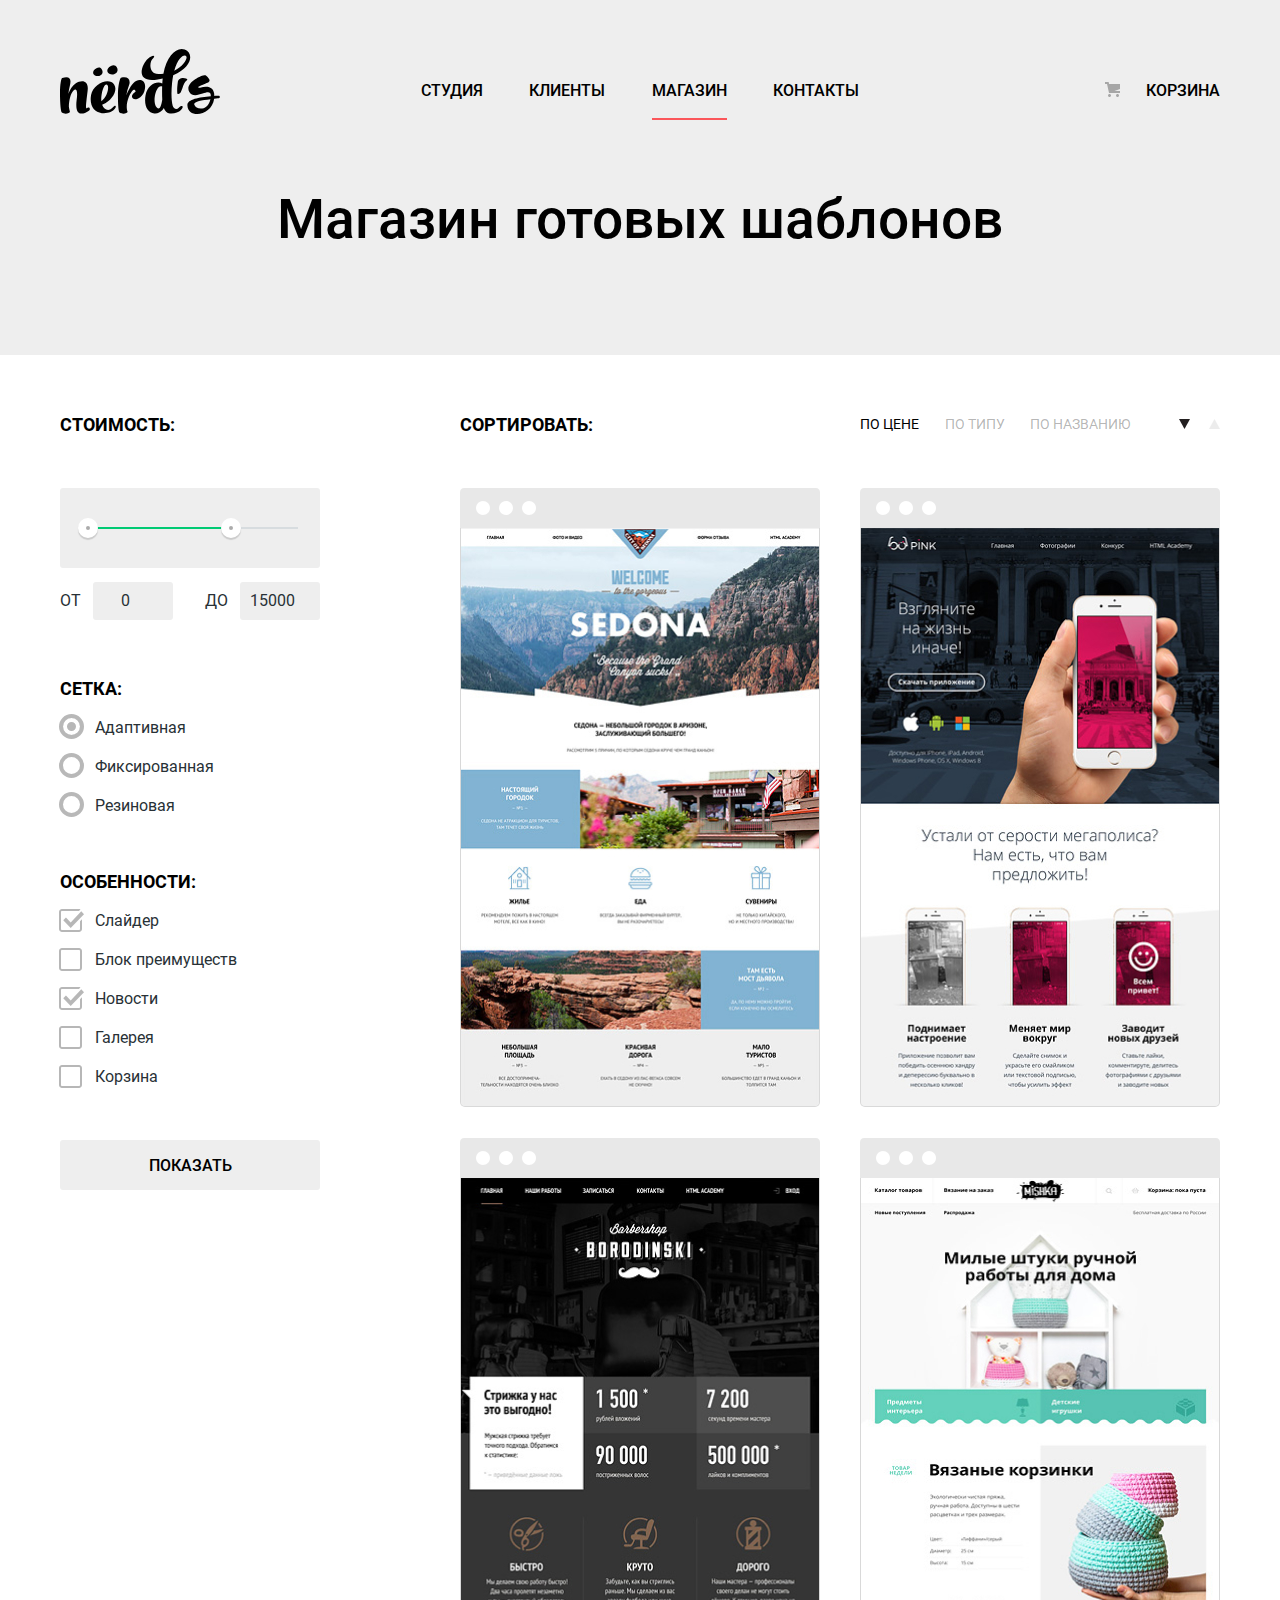
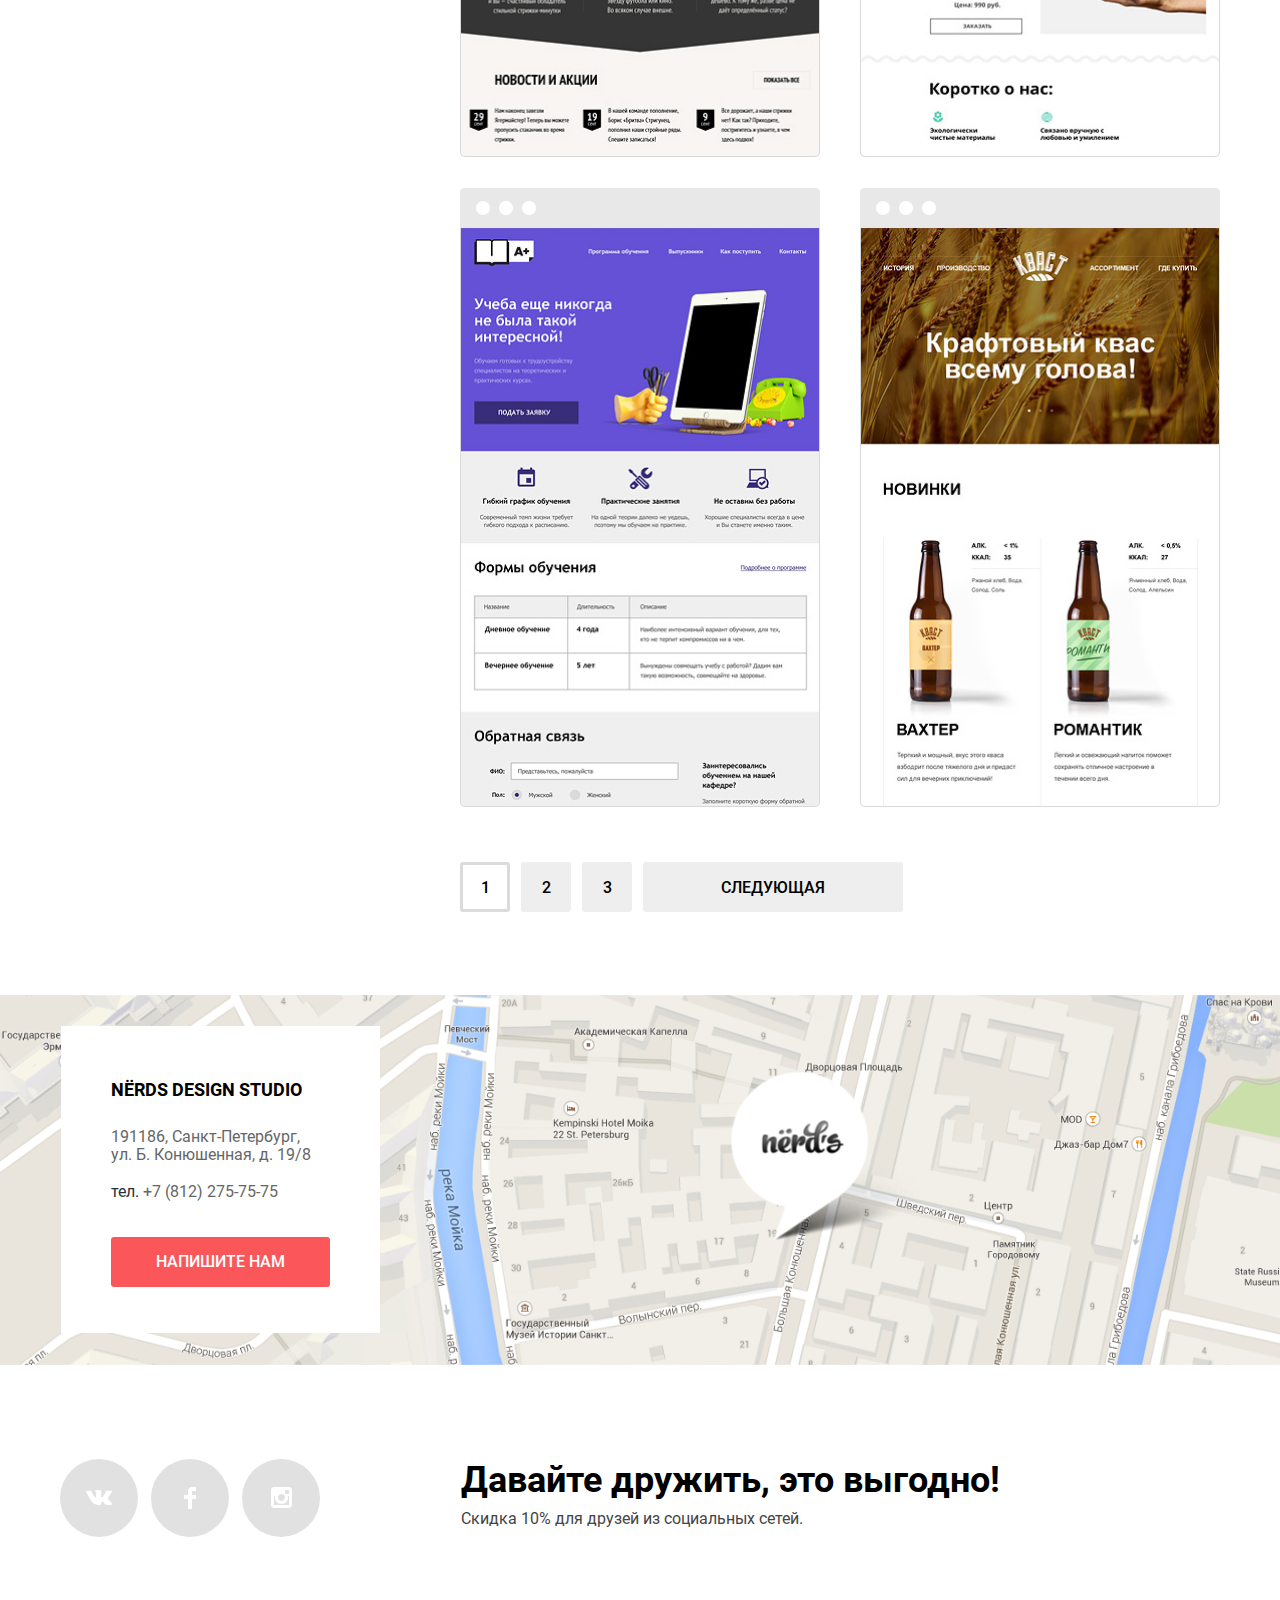
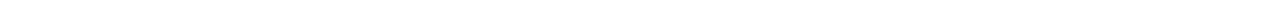
==== commit 6b40f1b9: "внесены изменения в размеры карты" ====
--- a/catalog.html
+++ b/catalog.html
@@ -195,8 +195,8 @@
     </main>
     <footer class="main-footer">
       <div class="adress-map">
-        <iframe src="https://www.google.com/maps/embed?pb=!1m14!1m8!1m3!1d1291.9728438064565!2d30.321937646729896!3d59.93880721831587!3m2!1i1024!2i768!4f13.1!3m3!1m2!1s0x4696310fca145cc1%3A0x42b32648d8238007!2z0JHQvtC70YzRiNCw0Y8g0JrQvtC90Y7RiNC10L3QvdCw0Y8g0YPQuy4sIDE5LzgsINCh0LDQvdC60YIt0J_QtdGC0LXRgNCx0YPRgNCzLCAxOTExODY!5e0!3m2!1sru!2sru!4v1615152051289!5m2!1sru!2sru" width="1440" height="416" style="border:0;" allowfullscreen="" loading="lazy"></iframe>
-        <img src="img/map-point.svg" width="1200" height="416" alt="студия находится по адресу Санкт-Петербург, ул. Б. Конюшенная, д. 19/8" />
+        <iframe class="map-iframe" src="https://www.google.com/maps/embed?pb=!1m14!1m8!1m3!1d1291.9728438064565!2d30.321937646729896!3d59.93880721831587!3m2!1i1024!2i768!4f13.1!3m3!1m2!1s0x4696310fca145cc1%3A0x42b32648d8238007!2z0JHQvtC70YzRiNCw0Y8g0JrQvtC90Y7RiNC10L3QvdCw0Y8g0YPQuy4sIDE5LzgsINCh0LDQvdC60YIt0J_QtdGC0LXRgNCx0YPRgNCzLCAxOTExODY!5e0!3m2!1sru!2sru!4v1615152051289!5m2!1sru!2sru" width="1440" height="416" style="border:0;" allowfullscreen="" loading="lazy"></iframe>
+        <img class="map-image" src="img/map-point.svg" width="1440" height="416" alt="студия находится по адресу Санкт-Петербург, ул. Б. Конюшенная, д. 19/8" />
         <div class="container">
           <section class="contacts">
             <h2 class="visually-hidden">Как нас найти</h2>
--- a/css/style.min.css
+++ b/css/style.min.css
@@ -1,6 +1,2 @@
-
-Minified CSS
-Source map
-Restructure
 Beautify
-@-webkit-keyframes bounce{0%{-webkit-transform:translateY(-2000px);transform:translateY(-2000px)}70%{-webkit-transform:translateY(30px);transform:translateY(30px)}90%{-webkit-transform:translateY(-10px);transform:translateY(-10px)}to{-webkit-transform:translateY(0);transform:translateY(0)}}@keyframes bounce{0%{-webkit-transform:translateY(-2000px);transform:translateY(-2000px)}70%{-webkit-transform:translateY(30px);transform:translateY(30px)}90%{-webkit-transform:translateY(-10px);transform:translateY(-10px)}to{-webkit-transform:translateY(0);transform:translateY(0)}}@-webkit-keyframes shake{0%,to{-webkit-transform:translateX(0);transform:translateX(0)}10%,30%,50%,70%,90%{-webkit-transform:translateX(-10px);transform:translateX(-10px)}20%,40%,60%,80%{-webkit-transform:translateX(10px);transform:translateX(10px)}}@keyframes shake{0%,to{-webkit-transform:translateX(0);transform:translateX(0)}10%,30%,50%,70%,90%{-webkit-transform:translateX(-10px);transform:translateX(-10px)}20%,40%,60%,80%{-webkit-transform:translateX(10px);transform:translateX(10px)}}@font-face{font-family:"Roboto";src:url(../fonts/roboto.woff2) format("woff2"),url(../fonts/roboto.woff) format("woff");font-weight:400;font-style:normal}@font-face{font-family:"Roboto";src:url(../fonts/robotobold.woff2) format("woff2"),url(../fonts/robotobold.woff) format("woff");font-weight:700;font-style:normal}@font-face{font-family:"Roboto";src:url(../fonts/robotomedium.woff2) format("woff2"),url(../fonts/robotomedium.woff) format("woff");font-weight:500;font-style:normal}:root{--white:#FFFFFF;--black:#000000;--silver:#E1E1E1;--grey-lighten:#EEEEEE;--grey-light:#DFDFDF;--grey:#D5D5D5;--grey-somber:#DBDBDB;--grey-dark:#666666;--grey-darken:#444444;--lighten-dimgrey:#D7DCDE;--light-dimgrey:#B4B9BB;--dimgrey:#4D4D4D;--dimgrey-opacity:rgba(77, 77, 77, 0.12);--dimgrey-opacity-light:rgba(77, 77, 77, 0.4);--dimgrey-opacity-lighten:rgba(77, 77, 77, 0.1);--dimly-black:#D7DCDF;--dimgrey-black:#ABABAB;--black-opacity-lighten:rgba(40, 49, 54, 0.3);--black-opacity-light:rgba(0, 0, 0, 0.25);--black-opacity:rgba(0, 0, 0, 0.3);--black-opacity-lighter:rgba(0, 0, 0, 0.4);--black-opacity-dark:rgba(0, 0, 0, 0.6);--white-opacity:rgba(255, 255, 255, 0.3);--white-smoke:rgba(68, 68, 68, 0.5);--grey-opacity:rgba(0, 1, 1, 0.1);--light-grey-opacity:rgba(0, 0, 0, 0.15);--mysterious-grey:#C1C1C1;--ashy-grey:#F2F2F2;--light-ashy-grey:rgba(0, 0, 0, 0.1);--light-black:#231F20;--red:#FB565A;--red--dark:#E74246;--red--darken:#D7373B;--green:#00CA74;--green--dark:#00BC6C;--green--darken:#00AA62;--orange:#EFC849;--orange--dark:#EAB534;--orange--darken:#E5A722;--text-basic:#283136;--text-dark:#000000;--link-hover:var(--red);--link-active:var(--black-opacity);--background-color:var(--white);--wrapper-color:var(--grey-lighten);--button-text:var(--white);--button-text-active:var(--white-opacity);--background-button:var(--red);--background-button-hover:var(--red--dark);--background-button-active:var(--red--darken);--catalog-button:var(--grey-lighten);--catalog-button-hover:var(--grey-light);--catalog-button-active:var(--grey);--catalog-button-text:var(--black-opacity)}.page{height:100%}.page-body{min-width:1200px;margin:0;padding:0;font-family:"Roboto",Arial,sans-serif;font-weight:400;font-size:16px;line-height:24px;color:var(--text-basic);background-color:var(--background-color);min-height:100%;display:-ms-grid;display:grid;-ms-grid-rows:auto 1fr auto;grid-template-rows:auto 1fr auto}.main-header{padding-top:48px}a{text-decoration:none}.top-wrapper{background-color:var(--wrapper-color)}.visually-hidden{position:absolute;width:1px;height:1px;margin:-1px;border:0;padding:0;white-space:nowrap;clip:rect(0 0 0 0);-webkit-clip-path:inset(100);clip-path:inset(100%);overflow:hidden}.container{width:1160px;padding:0 20px;margin:0 auto}.main-navigation,.site-navigation{display:-webkit-box;display:-ms-flexbox;display:flex;-ms-flex-wrap:wrap;flex-wrap:wrap;-webkit-box-pack:justify;-ms-flex-pack:justify;justify-content:space-between}.main-navigation{line-height:30px;text-transform:uppercase;font-weight:500;-webkit-box-align:center;-ms-flex-align:center;align-items:center}.site-navigation{list-style:none;margin:0;min-width:438px;padding:20px 0 0;max-width:800px}.site-navigation li:not(:last-child){padding-right:5px}.header-img{min-width:160px;display:block}.main-header-logo:hover img{opacity:.7}.main-header-logo:active img{opacity:.3}.cart{min-width:160px;text-align:right;padding-top:20px}.cart-link{position:relative;display:inline-block;vertical-align:middle;width:112px}.cart-link::before{content:"";position:absolute;left:-3px;top:6px;width:15px;height:15px;background-image:url(../img/cart-icon.svg);background-repeat:no-repeat;background-position:0 0}.cart-link,.site-navigation a{color:var(--text-dark);padding-bottom:0}.cart-link:hover,.site-navigation a:hover{color:var(--link-hover)}.cart-link:focus,.site-navigation a:focus{outline:2px solid var(--dimgrey)}.cart-link:active,.site-navigation a:active{color:var(--link-active)}.features,.link-disabled{position:relative}.link-disabled:after{position:absolute;content:"";width:100%;height:2px;background-color:var(--red);left:0;top:37px;display:block}.features{margin-bottom:80px}.feature-item{display:-webkit-box;display:-ms-flexbox;display:flex;width:100%;min-height:431px;-webkit-box-orient:vertical;-webkit-box-direction:normal;-ms-flex-direction:column;flex-direction:column;-webkit-box-pack:justify;-ms-flex-pack:justify;justify-content:space-between;background-repeat:no-repeat;background-position-x:397px}.feature-item:first-child{background-image:url(../img/nerds-index-slide1.png)}.feature-item:nth-child(2){background-image:url(../img/nerds-index-slide2.png)}.feature-item:nth-child(3){background-image:url(../img/nerds-index-slide3.png)}.feature-list{list-style:none;margin:0;padding:0}.feature-button{display:block;width:240px;text-align:center;padding-top:16px;padding-bottom:16px;margin-top:10px;margin-bottom:80px}.feature-title{font-size:55px;line-height:55px;font-weight:500;color:var(--text-dark);margin:0;width:520px;padding-top:78px}.feature-text{width:416px;margin:0;-webkit-box-flex:1;-ms-flex-positive:1;flex-grow:1;padding-top:38px}.feature-item:first-child .feature-text{padding-top:25px}.features-control{position:absolute;left:50%;-webkit-transform:translateX(-50%);-ms-transform:translateX(-50%);transform:translateX(-50%);top:317px;z-index:10;display:-webkit-box;display:-ms-flexbox;display:flex;width:88px;-webkit-box-pack:justify;-ms-flex-pack:justify;justify-content:space-between}.features-button{width:18px;height:18px;border-radius:50%;border:0;background-color:var(--white);cursor:pointer}.features-button.current-btn{-webkit-box-shadow:inset 0 0 0 5px var(--white),inset 0 0 0 7px var(--mysterious-grey);box-shadow:inset 0 0 0 5px var(--white),inset 0 0 0 7px var(--mysterious-grey)}.feature-item:not(.features-current){display:none}.button{color:var(--button-text);background-color:var(--background-button);line-height:18px;text-align:center;font-weight:500;text-transform:uppercase;padding-top:17px;padding-bottom:15px;border-radius:3px}.button:hover{background-color:var(--background-button-hover)}.button:active{background-color:var(--background-button-active);color:var(--button-text-active);-webkit-box-shadow:inset 0 3px 0 var(--grey-opacity);box-shadow:inset 0 3px 0 var(--grey-opacity)}.button:focus{outline:solid 1px var(--black)}.product-app,.product-presentation,.product-website{display:block;margin-top:32px;padding-top:17px;padding-bottom:15px;width:160px}.product-app{background-color:var(--green)}.product-app:hover{background-color:var(--green--dark)}.product-app:active{background-color:var(--green--darken)}.product-presentation{background-color:var(--orange)}.product-presentation:hover{background-color:var(--orange--dark)}.product-presentation:active{background-color:var(--orange--darken)}.products{padding-bottom:80px;border-bottom:2px solid var(--grey-lighten)}.product-name{font-size:24px;line-height:30px;color:var(--text-dark);text-transform:uppercase;font-weight:700;margin-bottom:16px;margin-top:18px}.product-list{list-style:none;margin:0;padding:0;display:-ms-grid;display:grid;-ms-grid-columns:300px 100px 300px 100px 300px;grid-template-columns:300px 300px 300px;-webkit-column-gap:100px;-moz-column-gap:100px;column-gap:100px}.product-item p{margin-right:40px}.studio-description{padding-top:38px;padding-bottom:47px;display:-ms-grid;display:grid;-ms-grid-columns:660px 360px;grid-template-columns:660px 360px;-webkit-box-pack:justify;-ms-flex-pack:justify;justify-content:space-between}.description-caption{color:var(--text-dark);font-size:45px;line-height:45px;font-weight:500;margin-top:34px;margin-bottom:35px}.orders-types{text-transform:uppercase;font-weight:700;margin-top:40px;margin-bottom:23px}.orders-list{list-style:none;margin:0;padding:0}.order-list-item{margin-bottom:25px;margin-left:35px;position:relative}.order-list-item::before{content:"";position:absolute;background-color:var(--red);width:25px;height:2px;margin-left:-34px;top:11px}.description-statics{text-transform:uppercase;font-weight:700;color:var(--text-dark);margin-top:30px;margin-bottom:30px;text-align:center}.statics-list{list-style:none;margin:0;padding:0;display:-ms-grid;display:grid;-ms-grid-columns:1fr 1fr 1fr;grid-template-columns:1fr 1fr 1fr}.description-item{font-weight:700;font-size:45px;line-height:64px;color:var(--text-dark);margin:0;padding:0}.description-percent{display:inline-block;vertical-align:super;font-size:26px;line-height:40px;font-weight:700;color:var(--basic-black)}.descriptin-text{line-height:18px;margin-top:13px}.partners-list{list-style:none;margin:0 0 80px;border-top:2px solid var(--grey-lighten);padding:45px 0 37px;border-bottom:2px solid var(--grey-lighten);display:-webkit-box;display:-ms-flexbox;display:flex;-ms-flex-wrap:wrap;flex-wrap:wrap;-webkit-box-pack:justify;-ms-flex-pack:justify;justify-content:space-between;-webkit-box-align:center;-ms-flex-align:center;align-items:center}.partner-image{position:relative;min-width:260px;text-align:center}.partner-image:not(:last-child)::after{content:"";position:absolute;width:2px;height:52px;background-color:var(--grey-lighten);right:-19px;top:50%;-webkit-transform:translateY(-50%);-ms-transform:translateY(-50%);transform:translateY(-50%)}.partners-list--link .img-partner{opacity:.2}.partners-list--link:hover .img-partner{opacity:1}.partners-list--link:active .img-partner{opacity:.1}.adress-map,.adress-map .container{position:relative}.adress-map img{position:absolute;display:block;margin:0 auto;top:0;left:50%;-webkit-transform:translateX(-50%);-ms-transform:translateX(-50%);transform:translateX(-50%);z-index:-1}.adress-map iframe{display:block;margin:0 auto;width:100%}.contacts{top:-362px;left:21px;position:absolute;background-color:var(--white);width:319px;-webkit-box-sizing:border-box;box-sizing:border-box;padding-left:50px;padding-right:50px}.studio-name{font-weight:700;font-size:18px;line-height:30px;color:var(--text-dark);margin-top:49px;margin-bottom:23px}.studio-adress{line-height:18px}.contacts-phone,.studio-adress{color:var(--grey-dark)}.contacts-button{display:block;width:219px;padding:16px 0;margin-bottom:46px;margin-top:33px}.social-list{list-style:none;margin:0 130px 0 0;padding:0;display:-webkit-box;display:-ms-flexbox;display:flex;-ms-flex-wrap:wrap;flex-wrap:wrap;-webkit-box-pack:justify;-ms-flex-pack:justify;justify-content:space-between}.social-list li:not(:last-child){margin-right:2px}.footer-social,.social-button{display:-webkit-box;display:-ms-flexbox;display:flex;-webkit-box-align:center;-ms-flex-align:center;align-items:center}.footer-social{margin-top:61px;margin-bottom:80px}.social-button{width:78px;height:78px;border-radius:50%;-webkit-box-pack:center;-ms-flex-pack:center;justify-content:center;background:var(--silver);margin-right:11px}.social-button:hover{background:var(--red--dark)}.social-button:active{background:var(--red--darken);-webkit-box-shadow:inset 0 3px 0 var(--grey-opacity);box-shadow:inset 0 3px 0 var(--grey-opacity)}.social-button:active path{fill:var(--white-opacity)}.footer-promo{padding-top:13px}.discount-text{font-weight:700;font-size:36px;line-height:36px;margin-top:0;margin-bottom:10px;color:var(--text-dark)}.footer-discount{line-height:22px;color:var(--grey-darken);margin-top:0}.feedback,.modal-item input{-webkit-box-sizing:border-box;box-sizing:border-box}.feedback{padding:63px 100px 84px;width:960px;background-color:var(--white);-webkit-box-shadow:0 20px 40px var(--black-opacity-lighter);box-shadow:0 20px 40px var(--black-opacity-lighter);position:fixed;right:0;left:0;margin:auto;top:16%;z-index:20;-webkit-animation:bounce .6s;animation:bounce .6s}.modal-display-none{display:none}.modal-heading{font-size:45px;line-height:53px;font-weight:700;color:var(--text-dark);margin-top:0;margin-bottom:37px}.modal-captions{font-size:16px;line-height:18px;font-weight:700;display:block;margin-bottom:9px}.modal-item{margin-top:0;margin-bottom:18px}.modal-item input{color:var(--grey-darken);width:360px;padding:14px;border:2px solid var(--lighten-dimgrey);border-radius:3px}.feedback-form{display:-ms-grid;display:grid;-ms-grid-columns:360px 40px 360px;grid-template-columns:360px 360px;-webkit-column-gap:40px;-moz-column-gap:40px;column-gap:40px}.modal-item-textarea{grid-column:1/-1;margin-bottom:39px}.modal-text{color:var(--grey-darken);font-size:16px;line-height:18px;padding:12px;border:2px solid var(--lighten-dimgrey);border-radius:3px;width:100%;resize:none;-webkit-box-sizing:border-box;box-sizing:border-box}.modal-text::-webkit-input-placeholder{color:var(--white-smoke);font-size:16px;line-height:18px}.modal-email::-webkit-input-placeholder,.modal-name::-webkit-input-placeholder,.modal-text::placeholder{color:var(--white-smoke);font-size:16px;line-height:18px}.modal-email::-moz-placeholder,.modal-name::-moz-placeholder,.modal-text::-moz-placeholder{font-size:16px;line-height:18px;color:var(--white-smoke)}.modal-item input:hover,.modal-text:hover{border:2px solid var(--light-dimgrey)}.modal-text:focus::-webkit-input-placeholder{color:var(--grey-darken)}.modal-email:focus::-webkit-input-placeholder,.modal-name:focus::-webkit-input-placeholder,.modal-text:focus::placeholder{color:var(--grey-darken)}.feedback .modal-text:focus::-moz-placeholder,.feedback input:focus::-moz-placeholder{color:var(--grey-darken);opacity:1}.feedback input:focus,.modal-text:focus{border:2px solid var(--black)}.modal-item input:invalid{border:2px solid var(--red--darken);color:var(--red--darken);outline:0}.modal-button{width:259px;border:0}.modal-close{height:21px;width:21px;border:0;background-color:transparent;background-image:url(../img/close-cross.svg);opacity:.3;background-repeat:no-repeat;cursor:pointer;position:absolute;top:77px;right:91px}.modal-close:hover{opacity:1;outline:0}.modal-close:active{opacity:.1;outline:0}.container.page-title{font-size:55px;line-height:55px;font-weight:500;padding:78px 0 108px;text-align:center;color:var(--text-dark);margin:0 auto 55px}.catalog-container{display:-ms-grid;display:grid;-ms-grid-columns:260px 140px 1fr;grid-template-columns:260px 1fr;-webkit-column-gap:140px;-moz-column-gap:140px;column-gap:140px}.filter{font-size:16px;line-height:20px;font-weight:400}.fieldset-item{border:0;padding:0;margin:0 0 32px}.filter-name{text-transform:uppercase;color:var(--text-dark);font-weight:700;font-size:18px;line-height:30px;margin-bottom:12px}.filter-name-price{margin-bottom:48px}.filter-name-feature,.filter-name-grid{margin-bottom:14px}.filter .fieldset-price{margin-bottom:54px;line-height:22px;text-transform:uppercase}.range-filter{width:260px}.range-controls{height:41px;background-color:var(--grey-lighten);border-radius:3px;padding-top:39px;padding-left:22px;padding-right:22px;margin-bottom:14px;position:relative}.scale{background:var(--dimly-black);height:2px}.bar{background-color:var(--green);height:2px;width:70%}.toggle{background-color:var(--dimgrey-black);width:20px;height:20px;border:8px solid var(--white);border-radius:50%;-webkit-box-shadow:0 2px 1px var(--light-grey-opacity);box-shadow:0 2px 1px var(--light-grey-opacity);position:absolute;top:30px;cursor:pointer;padding:0}.toggle-min{left:18px}.toggle-max{left:160px}.checkbox-option,.radio-option{margin-bottom:19px}.checkbox-option label,.radio-option label{display:block;position:relative}.filter-radio+label::before{position:absolute;content:"";height:17px;width:17px;border-radius:50%;border:4px solid var(--dimgrey);opacity:.4;left:-36px;top:-4px}.filter-radio:checked+label::after{position:absolute;content:"";left:-36px;top:-4px;width:17px;height:17px;border:4px solid transparent;opacity:.4;-webkit-box-shadow:inset 0 0 0 4px var(--white),inset 0 0 0 9px var(--dimgrey);box-shadow:inset 0 0 0 4px var(--white),inset 0 0 0 9px var(--dimgrey);border-radius:50%;background-color:transparent}.filter-checkbox:checked:hover+label::before,.filter-checkbox:hover+label::before,.filter-radio:checked:hover+label::after,.filter-radio:hover+label::before{opacity:1}.filter-checkbox:focus+label,.filter-radio:focus+label{outline:1px solid var(--dimgrey)}.filter-checkbox:checked[disabled]+label::before,.filter-checkbox[disabled]+label::before,.filter-radio:checked[disabled]+label::after,.filter-radio[disabled]+label::before{opacity:.1}.filter-checkbox[disabled]+label,.filter-radio[disabled]+label{color:var(--black-opacity-lighten)}.filter-checkbox+label::before{position:absolute;content:"";height:23px;width:25px;background-image:url(../img/checkbox-off.svg);background-repeat:no-repeat;background-position:0 0;opacity:.4;left:-36px;top:-2px}.filter-checkbox:checked+label::before{background-image:none,url(../img/checkbox-on.svg);opacity:.4}.filter-list{list-style:none;margin:0;padding:0 0 0 35px}.input-price::-webkit-input-placeholder{color:var(--text-basic)}.input-price::-moz-placeholder{color:var(--text-basic)}.input-price:-ms-input-placeholder{color:var(--text-basic)}.input-price::-ms-input-placeholder{color:var(--text-basic)}.input-price::placeholder{color:var(--text-basic)}.input-price{font-size:inherit;font-family:inherit;color:inherit;width:64px;padding:10px 8px;border-radius:3px;border:0;background-color:var(--grey-lighten);text-align:center}.max-price{margin-left:20px}.price-controls{display:-webkit-box;display:-ms-flexbox;display:flex;-webkit-box-pack:justify;-ms-flex-pack:justify;justify-content:space-between;-webkit-box-align:center;-ms-flex-align:center;align-items:center}.filter-list{font-size:16px;line-height:20px}.filter-button{display:block;width:260px;background-color:var(--catalog-button);color:var(--text-dark);font-size:16px;line-height:18px;font-weight:500;border:0;border-radius:3px;padding-left:0;padding-right:0;margin-top:34px}.filter-button:active,.filter-button:hover{background-color:var(--catalog-button-hover)}.filter-button:active{color:var(--catalog-button-text);outline:0;-webkit-box-shadow:inset 0 3px 0 var(--grey-opacity);box-shadow:inset 0 3px 0 var(--grey-opacity)}.catalog-filter-by,.filter-by{display:-webkit-box;display:-ms-flexbox;display:flex;-ms-flex-wrap:wrap;flex-wrap:wrap;-webkit-box-pack:justify;-ms-flex-pack:justify;justify-content:space-between}.catalog-filter-by{-webkit-box-align:start;-ms-flex-align:start;align-items:flex-start;margin-bottom:35px}.catalog-filter-by .filter-name{margin-top:0}.filter-by{list-style:none;margin:0;padding:5px 0 0;font-size:14px;line-height:18px;font-weight:400;text-transform:uppercase;width:360px}.filter-by li:not(:last-child){padding-right:5px}.filter-by li:last-child{width:41px;margin-left:22px;display:-webkit-box;display:-ms-flexbox;display:flex;-webkit-box-pack:justify;-ms-flex-pack:justify;justify-content:space-between}.filter-by a{color:var(--black-opacity)}.filter-by a:hover{color:var(--black-opacity-dark)}.filter-by a:active,a.filter-by-active{color:var(--text-dark)}.filter-pointer{opacity:.2}.filter-pointer:hover,.pointer-active,.template-item:hover .template-modal,.template-item:hover::before{opacity:1}.filter-pointer.pointer-active path,.filter-pointer:active path{fill:var(--light-black)}.template-list{list-style:none;margin:0;display:-webkit-box;display:-ms-flexbox;display:flex;-ms-flex-wrap:wrap;flex-wrap:wrap;padding:0 0 25px}.template-item{width:360px;border:1px solid var(--light-ashy-grey);border-top:none;-webkit-box-sizing:border-box;box-sizing:border-box;margin-top:41px;background-color:var(--ashy-grey);border-radius:0 0 5px 5px;margin-right:40px;margin-bottom:30px;position:relative}.template-item::before{position:absolute;content:"";width:360px;height:40px;top:-40px;right:-1px;background-image:url(../img/template-item-top.svg);background-repeat:no-repeat;opacity:.12}.template-item:hover{border:1px solid transparent;border-top:none;-webkit-box-shadow:0 6px 15px var(--black-opacity-light);box-shadow:0 6px 15px var(--black-opacity-light)}.template-item:nth-child(2n){margin-right:0}.template-item-image{width:358px;height:578px;border-radius:0 0 5px 5px;-o-object-fit:contain;object-fit:contain;display:block}.template-modal{width:100%;min-height:231px;background-color:var(--grey-lighten);padding-top:26px;padding-bottom:44px;-webkit-box-sizing:border-box;box-sizing:border-box;display:-webkit-box;display:-ms-flexbox;-ms-flex-wrap:wrap;flex-wrap:wrap;-webkit-box-orient:vertical;-webkit-box-direction:normal;-ms-flex-direction:column;flex-direction:column;-webkit-box-pack:justify;-ms-flex-pack:justify;justify-content:space-between;-webkit-box-align:center;-ms-flex-align:center;align-items:center;text-align:center;position:absolute;z-index:10;bottom:0;display:flex;opacity:0}.template-item:focus-within .template-modal{opacity:1}.template-modal-heading{text-transform:uppercase;color:var(--text-dark);font-weight:700;font-size:18px;line-height:30px}.template-modal-heading:hover{color:var(--red)}.template-modal-heading:active{color:var(--black-opacity)}.template-modal-text{width:255px;min-height:37px;max-height:390px;overflow:auto;line-height:18px;color:var(--grey-dark);margin-top:0}.template-modal-button{width:200px;border:0}.template-modal-button:active{color:var(--white)}.template-item:focus{outline:solid 2px var(--black)}.pagination-list{list-style:none;padding:0;grid-column:1/-1;display:-webkit-box;display:-ms-flexbox;display:flex;-ms-flex-wrap:wrap;flex-wrap:wrap;margin:0 0 50px;-webkit-box-align:center;-ms-flex-align:center;align-items:center}.pagination-item{margin-bottom:10px}.pagination-item a{display:block;border-radius:3px;text-align:center;min-width:50px;min-height:50px;margin-right:11px;padding-top:17px;padding-bottom:15px;-webkit-box-sizing:border-box;box-sizing:border-box;color:var(--text-dark);line-height:18px;font-weight:500;background-color:var(--grey-lighten)}.pagination-item a:hover{background-color:var(--grey-light)}.pagination-item a:active{background-color:var(--grey);color:var(--black-opacity);-webkit-box-shadow:inset 0 3px 0 var(--grey-opacity);box-shadow:inset 0 3px 0 var(--grey-opacity)}.pagination-item a:focus{outline:1px solid var(--black)}.pagination-item-current a,.pagination-item-current a:active,.pagination-item-current a:focus,.pagination-item-current a:hover{background-color:transparent;-webkit-box-shadow:none;box-shadow:none;color:var(--text-dark);-webkit-box-shadow:inset 0 0 0 3px var(--grey-somber);box-shadow:inset 0 0 0 3px var(--grey-somber)}.pagination-next-btn a{width:260px;text-transform:uppercase}.pagination-item:last-child{margin-right:0}.modal-error{-webkit-animation:shake .6s;animation:shake .6s}@font-face{font-family:'robotoRuble';src:url([data-uri]) format('woff2'),url([data-uri]) format('woff');font-weight:500;font-style:normal}.rub{font-family:"robotoRuble"}
+@-webkit-keyframes bounce{0%{-webkit-transform:translateY(-2000px);transform:translateY(-2000px)}70%{-webkit-transform:translateY(30px);transform:translateY(30px)}90%{-webkit-transform:translateY(-10px);transform:translateY(-10px)}to{-webkit-transform:translateY(0);transform:translateY(0)}}@keyframes bounce{0%{-webkit-transform:translateY(-2000px);transform:translateY(-2000px)}70%{-webkit-transform:translateY(30px);transform:translateY(30px)}90%{-webkit-transform:translateY(-10px);transform:translateY(-10px)}to{-webkit-transform:translateY(0);transform:translateY(0)}}@-webkit-keyframes shake{0%,to{-webkit-transform:translateX(0);transform:translateX(0)}10%,30%,50%,70%,90%{-webkit-transform:translateX(-10px);transform:translateX(-10px)}20%,40%,60%,80%{-webkit-transform:translateX(10px);transform:translateX(10px)}}@keyframes shake{0%,to{-webkit-transform:translateX(0);transform:translateX(0)}10%,30%,50%,70%,90%{-webkit-transform:translateX(-10px);transform:translateX(-10px)}20%,40%,60%,80%{-webkit-transform:translateX(10px);transform:translateX(10px)}}@font-face{font-family:"Roboto";src:url(../fonts/roboto.woff2) format("woff2"),url(../fonts/roboto.woff) format("woff");font-weight:400;font-style:normal}@font-face{font-family:"Roboto";src:url(../fonts/robotobold.woff2) format("woff2"),url(../fonts/robotobold.woff) format("woff");font-weight:700;font-style:normal}@font-face{font-family:"Roboto";src:url(../fonts/robotomedium.woff2) format("woff2"),url(../fonts/robotomedium.woff) format("woff");font-weight:500;font-style:normal}:root{--white:#FFFFFF;--black:#000000;--silver:#E1E1E1;--grey-lighten:#EEEEEE;--grey-light:#DFDFDF;--grey:#D5D5D5;--grey-somber:#DBDBDB;--grey-dark:#666666;--grey-darken:#444444;--lighten-dimgrey:#D7DCDE;--light-dimgrey:#B4B9BB;--dimgrey:#4D4D4D;--dimgrey-opacity:rgba(77, 77, 77, 0.12);--dimgrey-opacity-light:rgba(77, 77, 77, 0.4);--dimgrey-opacity-lighten:rgba(77, 77, 77, 0.1);--dimly-black:#D7DCDF;--dimgrey-black:#ABABAB;--black-opacity-lighten:rgba(40, 49, 54, 0.3);--black-opacity-light:rgba(0, 0, 0, 0.25);--black-opacity:rgba(0, 0, 0, 0.3);--black-opacity-lighter:rgba(0, 0, 0, 0.4);--black-opacity-dark:rgba(0, 0, 0, 0.6);--white-opacity:rgba(255, 255, 255, 0.3);--white-smoke:rgba(68, 68, 68, 0.5);--grey-opacity:rgba(0, 1, 1, 0.1);--light-grey-opacity:rgba(0, 0, 0, 0.15);--mysterious-grey:#C1C1C1;--ashy-grey:#F2F2F2;--light-ashy-grey:rgba(0, 0, 0, 0.1);--light-black:#231F20;--red:#FB565A;--red--dark:#E74246;--red--darken:#D7373B;--green:#00CA74;--green--dark:#00BC6C;--green--darken:#00AA62;--orange:#EFC849;--orange--dark:#EAB534;--orange--darken:#E5A722;--text-basic:#283136;--text-dark:#000000;--link-hover:var(--red);--link-active:var(--black-opacity);--background-color:var(--white);--wrapper-color:var(--grey-lighten);--button-text:var(--white);--button-text-active:var(--white-opacity);--background-button:var(--red);--background-button-hover:var(--red--dark);--background-button-active:var(--red--darken);--catalog-button:var(--grey-lighten);--catalog-button-hover:var(--grey-light);--catalog-button-active:var(--grey);--catalog-button-text:var(--black-opacity)}.page{height:100%}.page-body{min-width:1200px;margin:0;padding:0;font-family:"Roboto",Arial,sans-serif;font-weight:400;font-size:16px;line-height:24px;color:var(--text-basic);background-color:var(--background-color);min-height:100%;display:-ms-grid;display:grid;-ms-grid-rows:auto 1fr auto;grid-template-rows:auto 1fr auto}.main-header{padding-top:48px}a{text-decoration:none}.top-wrapper{background-color:var(--wrapper-color)}.visually-hidden{position:absolute;width:1px;height:1px;margin:-1px;border:0;padding:0;white-space:nowrap;clip:rect(0 0 0 0);-webkit-clip-path:inset(100);clip-path:inset(100%);overflow:hidden}.container{width:1160px;padding:0 20px;margin:0 auto}.main-navigation,.site-navigation{display:-webkit-box;display:-ms-flexbox;display:flex;-ms-flex-wrap:wrap;flex-wrap:wrap;-webkit-box-pack:justify;-ms-flex-pack:justify;justify-content:space-between}.main-navigation{line-height:30px;text-transform:uppercase;font-weight:500;-webkit-box-align:center;-ms-flex-align:center;align-items:center}.site-navigation{list-style:none;margin:0;min-width:438px;padding:20px 0 0;max-width:800px}.site-navigation li:not(:last-child){padding-right:5px}.header-img{min-width:160px;display:block}.main-header-logo:hover img{opacity:.7}.main-header-logo:active img{opacity:.3}.cart{min-width:160px;text-align:right;padding-top:20px}.cart-link{position:relative;display:inline-block;vertical-align:middle;width:112px}.cart-link::before{content:"";position:absolute;left:-3px;top:6px;width:15px;height:15px;background-image:url(../img/cart-icon.svg);background-repeat:no-repeat;background-position:0 0}.cart-link,.site-navigation a{color:var(--text-dark);padding-bottom:0}.cart-link:hover,.site-navigation a:hover{color:var(--link-hover)}.cart-link:focus,.site-navigation a:focus{outline:2px solid var(--dimgrey)}.cart-link:active,.site-navigation a:active{color:var(--link-active)}.features,.link-disabled{position:relative}.link-disabled:after{position:absolute;content:"";width:100%;height:2px;background-color:var(--red);left:0;top:37px;display:block}.features{margin-bottom:80px}.feature-item{display:-webkit-box;display:-ms-flexbox;display:flex;width:100%;min-height:431px;-webkit-box-orient:vertical;-webkit-box-direction:normal;-ms-flex-direction:column;flex-direction:column;-webkit-box-pack:justify;-ms-flex-pack:justify;justify-content:space-between;background-repeat:no-repeat;background-position-x:397px}.feature-item:first-child{background-image:url(../img/nerds-index-slide1.png)}.feature-item:nth-child(2){background-image:url(../img/nerds-index-slide2.png)}.feature-item:nth-child(3){background-image:url(../img/nerds-index-slide3.png)}.feature-list{list-style:none;margin:0;padding:0}.feature-button{display:block;width:240px;text-align:center;padding-top:16px;padding-bottom:16px;margin-top:10px;margin-bottom:80px}.feature-title{font-size:55px;line-height:55px;font-weight:500;color:var(--text-dark);margin:0;width:520px;padding-top:78px}.feature-text{width:416px;margin:0;-webkit-box-flex:1;-ms-flex-positive:1;flex-grow:1;padding-top:38px}.feature-item:first-child .feature-text{padding-top:25px}.features-control{position:absolute;left:50%;-webkit-transform:translateX(-50%);-ms-transform:translateX(-50%);transform:translateX(-50%);top:317px;z-index:10;display:-webkit-box;display:-ms-flexbox;display:flex;width:88px;-webkit-box-pack:justify;-ms-flex-pack:justify;justify-content:space-between}.features-button{width:18px;height:18px;border-radius:50%;border:0;background-color:var(--white);cursor:pointer}.features-button.current-btn{-webkit-box-shadow:inset 0 0 0 5px var(--white),inset 0 0 0 7px var(--mysterious-grey);box-shadow:inset 0 0 0 5px var(--white),inset 0 0 0 7px var(--mysterious-grey)}.feature-item:not(.features-current){display:none}.button{color:var(--button-text);background-color:var(--background-button);line-height:18px;text-align:center;font-weight:500;text-transform:uppercase;padding-top:17px;padding-bottom:15px;border-radius:3px}.button:hover{background-color:var(--background-button-hover)}.button:active{background-color:var(--background-button-active);color:var(--button-text-active);-webkit-box-shadow:inset 0 3px 0 var(--grey-opacity);box-shadow:inset 0 3px 0 var(--grey-opacity)}.button:focus{outline:solid 1px var(--black)}.product-app,.product-presentation,.product-website{display:block;margin-top:32px;padding-top:17px;padding-bottom:15px;width:160px}.product-app{background-color:var(--green)}.product-app:hover{background-color:var(--green--dark)}.product-app:active{background-color:var(--green--darken)}.product-presentation{background-color:var(--orange)}.product-presentation:hover{background-color:var(--orange--dark)}.product-presentation:active{background-color:var(--orange--darken)}.products{padding-bottom:80px;border-bottom:2px solid var(--grey-lighten)}.product-name{font-size:24px;line-height:30px;color:var(--text-dark);text-transform:uppercase;font-weight:700;margin-bottom:16px;margin-top:18px}.product-list{list-style:none;margin:0;padding:0;display:-ms-grid;display:grid;-ms-grid-columns:300px 100px 300px 100px 300px;grid-template-columns:300px 300px 300px;-webkit-column-gap:100px;-moz-column-gap:100px;column-gap:100px}.product-item p{margin-right:40px}.studio-description{padding-top:38px;padding-bottom:47px;display:-ms-grid;display:grid;-ms-grid-columns:660px 360px;grid-template-columns:660px 360px;-webkit-box-pack:justify;-ms-flex-pack:justify;justify-content:space-between}.description-caption{color:var(--text-dark);font-size:45px;line-height:45px;font-weight:500;margin-top:34px;margin-bottom:35px}.orders-types{text-transform:uppercase;font-weight:700;margin-top:40px;margin-bottom:23px}.orders-list{list-style:none;margin:0;padding:0}.order-list-item{margin-bottom:25px;margin-left:35px;position:relative}.order-list-item::before{content:"";position:absolute;background-color:var(--red);width:25px;height:2px;margin-left:-34px;top:11px}.description-statics{text-transform:uppercase;font-weight:700;color:var(--text-dark);margin-top:30px;margin-bottom:30px;text-align:center}.statics-list{list-style:none;margin:0;padding:0;display:-ms-grid;display:grid;-ms-grid-columns:1fr 1fr 1fr;grid-template-columns:1fr 1fr 1fr}.description-item{font-weight:700;font-size:45px;line-height:64px;color:var(--text-dark);margin:0;padding:0}.description-percent{display:inline-block;vertical-align:super;font-size:26px;line-height:40px;font-weight:700;color:var(--basic-black)}.descriptin-text{line-height:18px;margin-top:13px}.partners-list{list-style:none;margin:0 0 80px;border-top:2px solid var(--grey-lighten);padding:45px 0 37px;border-bottom:2px solid var(--grey-lighten);display:-webkit-box;display:-ms-flexbox;display:flex;-ms-flex-wrap:wrap;flex-wrap:wrap;-webkit-box-pack:justify;-ms-flex-pack:justify;justify-content:space-between;-webkit-box-align:center;-ms-flex-align:center;align-items:center}.partner-image{position:relative;min-width:260px;text-align:center}.partner-image:not(:last-child)::after{content:"";position:absolute;width:2px;height:52px;background-color:var(--grey-lighten);right:-19px;top:50%;-webkit-transform:translateY(-50%);-ms-transform:translateY(-50%);transform:translateY(-50%)}.partners-list--link .img-partner{opacity:.2}.partners-list--link:hover .img-partner{opacity:1}.partners-list--link:active .img-partner{opacity:.1}.adress-map,.adress-map .container{position:relative}.adress-map img{position:absolute;display:block;margin:0 auto;top:0;left:50%;-webkit-transform:translateX(-50%);-ms-transform:translateX(-50%);transform:translateX(-50%);z-index:-1}.adress-map iframe{display:block;margin:0 auto;width:100%}.contacts{top:-362px;left:21px;position:absolute;background-color:var(--white);width:319px;-webkit-box-sizing:border-box;box-sizing:border-box;padding-left:50px;padding-right:50px}.studio-name{font-weight:700;font-size:18px;line-height:30px;color:var(--text-dark);margin-top:49px;margin-bottom:23px}.studio-adress{line-height:18px}.contacts-phone,.studio-adress{color:var(--grey-dark)}.contacts-button{display:block;width:219px;padding:16px 0;margin-bottom:46px;margin-top:33px}.social-list{list-style:none;margin:0 130px 0 0;padding:0;display:-webkit-box;display:-ms-flexbox;display:flex;-ms-flex-wrap:wrap;flex-wrap:wrap;-webkit-box-pack:justify;-ms-flex-pack:justify;justify-content:space-between}.social-list li:not(:last-child){margin-right:2px}.footer-social,.social-button{display:-webkit-box;display:-ms-flexbox;display:flex;-webkit-box-align:center;-ms-flex-align:center;align-items:center}.footer-social{margin-top:61px;margin-bottom:80px}.social-button{width:78px;height:78px;border-radius:50%;-webkit-box-pack:center;-ms-flex-pack:center;justify-content:center;background:var(--silver);margin-right:11px}.social-button:hover{background:var(--red--dark)}.social-button:active{background:var(--red--darken);-webkit-box-shadow:inset 0 3px 0 var(--grey-opacity);box-shadow:inset 0 3px 0 var(--grey-opacity)}.social-button:active path{fill:var(--white-opacity)}.footer-promo{padding-top:13px}.discount-text{font-weight:700;font-size:36px;line-height:36px;margin-top:0;margin-bottom:10px;color:var(--text-dark)}.footer-discount{line-height:22px;color:var(--grey-darken);margin-top:0}.map-iframe,.map-image{width:100%}.feedback,.modal-item input{-webkit-box-sizing:border-box;box-sizing:border-box}.feedback{padding:63px 100px 84px;width:960px;background-color:var(--white);-webkit-box-shadow:0 20px 40px var(--black-opacity-lighter);box-shadow:0 20px 40px var(--black-opacity-lighter);position:fixed;right:0;left:0;margin:auto;top:16%;z-index:20;-webkit-animation:bounce .6s;animation:bounce .6s}.modal-display-none{display:none}.modal-heading{font-size:45px;line-height:53px;font-weight:700;color:var(--text-dark);margin-top:0;margin-bottom:37px}.modal-captions{font-size:16px;line-height:18px;font-weight:700;display:block;margin-bottom:9px}.modal-item{margin-top:0;margin-bottom:18px}.modal-item input{color:var(--grey-darken);width:360px;padding:14px;border:2px solid var(--lighten-dimgrey);border-radius:3px}.feedback-form{display:-ms-grid;display:grid;-ms-grid-columns:360px 40px 360px;grid-template-columns:360px 360px;-webkit-column-gap:40px;-moz-column-gap:40px;column-gap:40px}.modal-item-textarea{grid-column:1/-1;margin-bottom:39px}.modal-text{color:var(--grey-darken);font-size:16px;line-height:18px;padding:12px;border:2px solid var(--lighten-dimgrey);border-radius:3px;width:100%;resize:none;-webkit-box-sizing:border-box;box-sizing:border-box}.modal-text::-webkit-input-placeholder{color:var(--white-smoke);font-size:16px;line-height:18px}.modal-email::-webkit-input-placeholder,.modal-name::-webkit-input-placeholder,.modal-text::placeholder{color:var(--white-smoke);font-size:16px;line-height:18px}.modal-email::-moz-placeholder,.modal-name::-moz-placeholder,.modal-text::-moz-placeholder{font-size:16px;line-height:18px;color:var(--white-smoke)}.modal-item input:hover,.modal-text:hover{border:2px solid var(--light-dimgrey)}.modal-text:focus::-webkit-input-placeholder{color:var(--grey-darken)}.modal-email:focus::-webkit-input-placeholder,.modal-name:focus::-webkit-input-placeholder,.modal-text:focus::placeholder{color:var(--grey-darken)}.feedback .modal-text:focus::-moz-placeholder,.feedback input:focus::-moz-placeholder{color:var(--grey-darken);opacity:1}.feedback input:focus,.modal-text:focus{border:2px solid var(--black)}.modal-item input:invalid{border:2px solid var(--red--darken);color:var(--red--darken);outline:0}.modal-button{width:259px;border:0}.modal-close{height:21px;width:21px;border:0;background-color:transparent;background-image:url(../img/close-cross.svg);opacity:.3;background-repeat:no-repeat;cursor:pointer;position:absolute;top:77px;right:91px}.modal-close:hover{opacity:1;outline:0}.modal-close:active{opacity:.1;outline:0}.container.page-title{font-size:55px;line-height:55px;font-weight:500;padding:78px 0 108px;text-align:center;color:var(--text-dark);margin:0 auto 55px}.catalog-container{display:-ms-grid;display:grid;-ms-grid-columns:260px 140px 1fr;grid-template-columns:260px 1fr;-webkit-column-gap:140px;-moz-column-gap:140px;column-gap:140px}.filter{font-size:16px;line-height:20px;font-weight:400}.fieldset-item{border:0;padding:0;margin:0 0 32px}.filter-name{text-transform:uppercase;color:var(--text-dark);font-weight:700;font-size:18px;line-height:30px;margin-bottom:12px}.filter-name-price{margin-bottom:48px}.filter-name-feature,.filter-name-grid{margin-bottom:14px}.filter .fieldset-price{margin-bottom:54px;line-height:22px;text-transform:uppercase}.range-filter{width:260px}.range-controls{height:41px;background-color:var(--grey-lighten);border-radius:3px;padding-top:39px;padding-left:22px;padding-right:22px;margin-bottom:14px;position:relative}.scale{background:var(--dimly-black);height:2px}.bar{background-color:var(--green);height:2px;width:70%}.toggle{background-color:var(--dimgrey-black);width:20px;height:20px;border:8px solid var(--white);border-radius:50%;-webkit-box-shadow:0 2px 1px var(--light-grey-opacity);box-shadow:0 2px 1px var(--light-grey-opacity);position:absolute;top:30px;cursor:pointer;padding:0}.toggle-min{left:18px}.toggle-max{left:160px}.checkbox-option,.radio-option{margin-bottom:19px}.checkbox-option label,.radio-option label{display:block;position:relative}.filter-radio+label::before{position:absolute;content:"";height:17px;width:17px;border-radius:50%;border:4px solid var(--dimgrey);opacity:.4;left:-36px;top:-4px}.filter-radio:checked+label::after{position:absolute;content:"";left:-36px;top:-4px;width:17px;height:17px;border:4px solid transparent;opacity:.4;-webkit-box-shadow:inset 0 0 0 4px var(--white),inset 0 0 0 9px var(--dimgrey);box-shadow:inset 0 0 0 4px var(--white),inset 0 0 0 9px var(--dimgrey);border-radius:50%;background-color:transparent}.filter-checkbox:checked:hover+label::before,.filter-checkbox:hover+label::before,.filter-radio:checked:hover+label::after,.filter-radio:hover+label::before{opacity:1}.filter-checkbox:focus+label,.filter-radio:focus+label{outline:1px solid var(--dimgrey)}.filter-checkbox:checked[disabled]+label::before,.filter-checkbox[disabled]+label::before,.filter-radio:checked[disabled]+label::after,.filter-radio[disabled]+label::before{opacity:.1}.filter-checkbox[disabled]+label,.filter-radio[disabled]+label{color:var(--black-opacity-lighten)}.filter-checkbox+label::before{position:absolute;content:"";height:23px;width:25px;background-image:url(../img/checkbox-off.svg);background-repeat:no-repeat;background-position:0 0;opacity:.4;left:-36px;top:-2px}.filter-checkbox:checked+label::before{background-image:none,url(../img/checkbox-on.svg);opacity:.4}.filter-list{list-style:none;margin:0;padding:0 0 0 35px}.input-price::-webkit-input-placeholder{color:var(--text-basic)}.input-price::-moz-placeholder{color:var(--text-basic)}.input-price:-ms-input-placeholder{color:var(--text-basic)}.input-price::-ms-input-placeholder{color:var(--text-basic)}.input-price::placeholder{color:var(--text-basic)}.input-price{font-size:inherit;font-family:inherit;color:inherit;width:64px;padding:10px 8px;border-radius:3px;border:0;background-color:var(--grey-lighten);text-align:center}.max-price{margin-left:20px}.price-controls{display:-webkit-box;display:-ms-flexbox;display:flex;-webkit-box-pack:justify;-ms-flex-pack:justify;justify-content:space-between;-webkit-box-align:center;-ms-flex-align:center;align-items:center}.filter-list{font-size:16px;line-height:20px}.filter-button{display:block;width:260px;background-color:var(--catalog-button);color:var(--text-dark);font-size:16px;line-height:18px;font-weight:500;border:0;border-radius:3px;padding-left:0;padding-right:0;margin-top:34px}.filter-button:active,.filter-button:hover{background-color:var(--catalog-button-hover)}.filter-button:active{color:var(--catalog-button-text);outline:0;-webkit-box-shadow:inset 0 3px 0 var(--grey-opacity);box-shadow:inset 0 3px 0 var(--grey-opacity)}.catalog-filter-by,.filter-by{display:-webkit-box;display:-ms-flexbox;display:flex;-ms-flex-wrap:wrap;flex-wrap:wrap;-webkit-box-pack:justify;-ms-flex-pack:justify;justify-content:space-between}.catalog-filter-by{-webkit-box-align:start;-ms-flex-align:start;align-items:flex-start;margin-bottom:35px}.catalog-filter-by .filter-name{margin-top:0}.filter-by{list-style:none;margin:0;padding:5px 0 0;font-size:14px;line-height:18px;font-weight:400;text-transform:uppercase;width:360px}.filter-by li:not(:last-child){padding-right:5px}.filter-by li:last-child{width:41px;margin-left:22px;display:-webkit-box;display:-ms-flexbox;display:flex;-webkit-box-pack:justify;-ms-flex-pack:justify;justify-content:space-between}.filter-by a{color:var(--black-opacity)}.filter-by a:hover{color:var(--black-opacity-dark)}.filter-by a:active,a.filter-by-active{color:var(--text-dark)}.filter-pointer{opacity:.2}.filter-pointer:hover,.pointer-active,.template-item:hover .template-modal,.template-item:hover::before{opacity:1}.filter-pointer.pointer-active path,.filter-pointer:active path{fill:var(--light-black)}.template-list{list-style:none;margin:0;display:-webkit-box;display:-ms-flexbox;display:flex;-ms-flex-wrap:wrap;flex-wrap:wrap;padding:0 0 25px}.template-item{width:360px;border:1px solid var(--light-ashy-grey);border-top:none;-webkit-box-sizing:border-box;box-sizing:border-box;margin-top:41px;background-color:var(--ashy-grey);border-radius:0 0 5px 5px;margin-right:40px;margin-bottom:30px;position:relative}.template-item::before{position:absolute;content:"";width:360px;height:40px;top:-40px;right:-1px;background-image:url(../img/template-item-top.svg);background-repeat:no-repeat;opacity:.12}.template-item:hover{border:1px solid transparent;border-top:none;-webkit-box-shadow:0 6px 15px var(--black-opacity-light);box-shadow:0 6px 15px var(--black-opacity-light)}.template-item:nth-child(2n){margin-right:0}.template-item-image{width:358px;height:578px;border-radius:0 0 5px 5px;-o-object-fit:contain;object-fit:contain;display:block}.template-modal{width:100%;min-height:231px;background-color:var(--grey-lighten);padding-top:26px;padding-bottom:44px;-webkit-box-sizing:border-box;box-sizing:border-box;display:-webkit-box;display:-ms-flexbox;-ms-flex-wrap:wrap;flex-wrap:wrap;-webkit-box-orient:vertical;-webkit-box-direction:normal;-ms-flex-direction:column;flex-direction:column;-webkit-box-pack:justify;-ms-flex-pack:justify;justify-content:space-between;-webkit-box-align:center;-ms-flex-align:center;align-items:center;text-align:center;position:absolute;z-index:10;bottom:0;display:flex;opacity:0}.template-item:focus-within .template-modal{opacity:1}.template-modal-heading{text-transform:uppercase;color:var(--text-dark);font-weight:700;font-size:18px;line-height:30px}.template-modal-heading:hover{color:var(--red)}.template-modal-heading:active{color:var(--black-opacity)}.template-modal-text{width:255px;min-height:37px;max-height:390px;overflow:auto;line-height:18px;color:var(--grey-dark);margin-top:0}.template-modal-button{width:200px;border:0}.template-modal-button:active{color:var(--white)}.template-item:focus{outline:solid 2px var(--black)}.pagination-list{list-style:none;padding:0;grid-column:1/-1;display:-webkit-box;display:-ms-flexbox;display:flex;-ms-flex-wrap:wrap;flex-wrap:wrap;margin:0 0 50px;-webkit-box-align:center;-ms-flex-align:center;align-items:center}.pagination-item{margin-bottom:10px}.pagination-item a{display:block;border-radius:3px;text-align:center;min-width:50px;min-height:50px;margin-right:11px;padding-top:17px;padding-bottom:15px;-webkit-box-sizing:border-box;box-sizing:border-box;color:var(--text-dark);line-height:18px;font-weight:500;background-color:var(--grey-lighten)}.pagination-item a:hover{background-color:var(--grey-light)}.pagination-item a:active{background-color:var(--grey);color:var(--black-opacity);-webkit-box-shadow:inset 0 3px 0 var(--grey-opacity);box-shadow:inset 0 3px 0 var(--grey-opacity)}.pagination-item a:focus{outline:1px solid var(--black)}.pagination-item-current a,.pagination-item-current a:active,.pagination-item-current a:focus,.pagination-item-current a:hover{background-color:transparent;-webkit-box-shadow:none;box-shadow:none;color:var(--text-dark);-webkit-box-shadow:inset 0 0 0 3px var(--grey-somber);box-shadow:inset 0 0 0 3px var(--grey-somber)}.pagination-next-btn a{width:260px;text-transform:uppercase}.pagination-item:last-child{margin-right:0}.modal-error{-webkit-animation:shake .6s;animation:shake .6s}@font-face{font-family:'robotoRuble';src:url([data-uri]) format('woff2'),url([data-uri]) format('woff');font-weight:500;font-style:normal}.rub{font-family:"robotoRuble"}
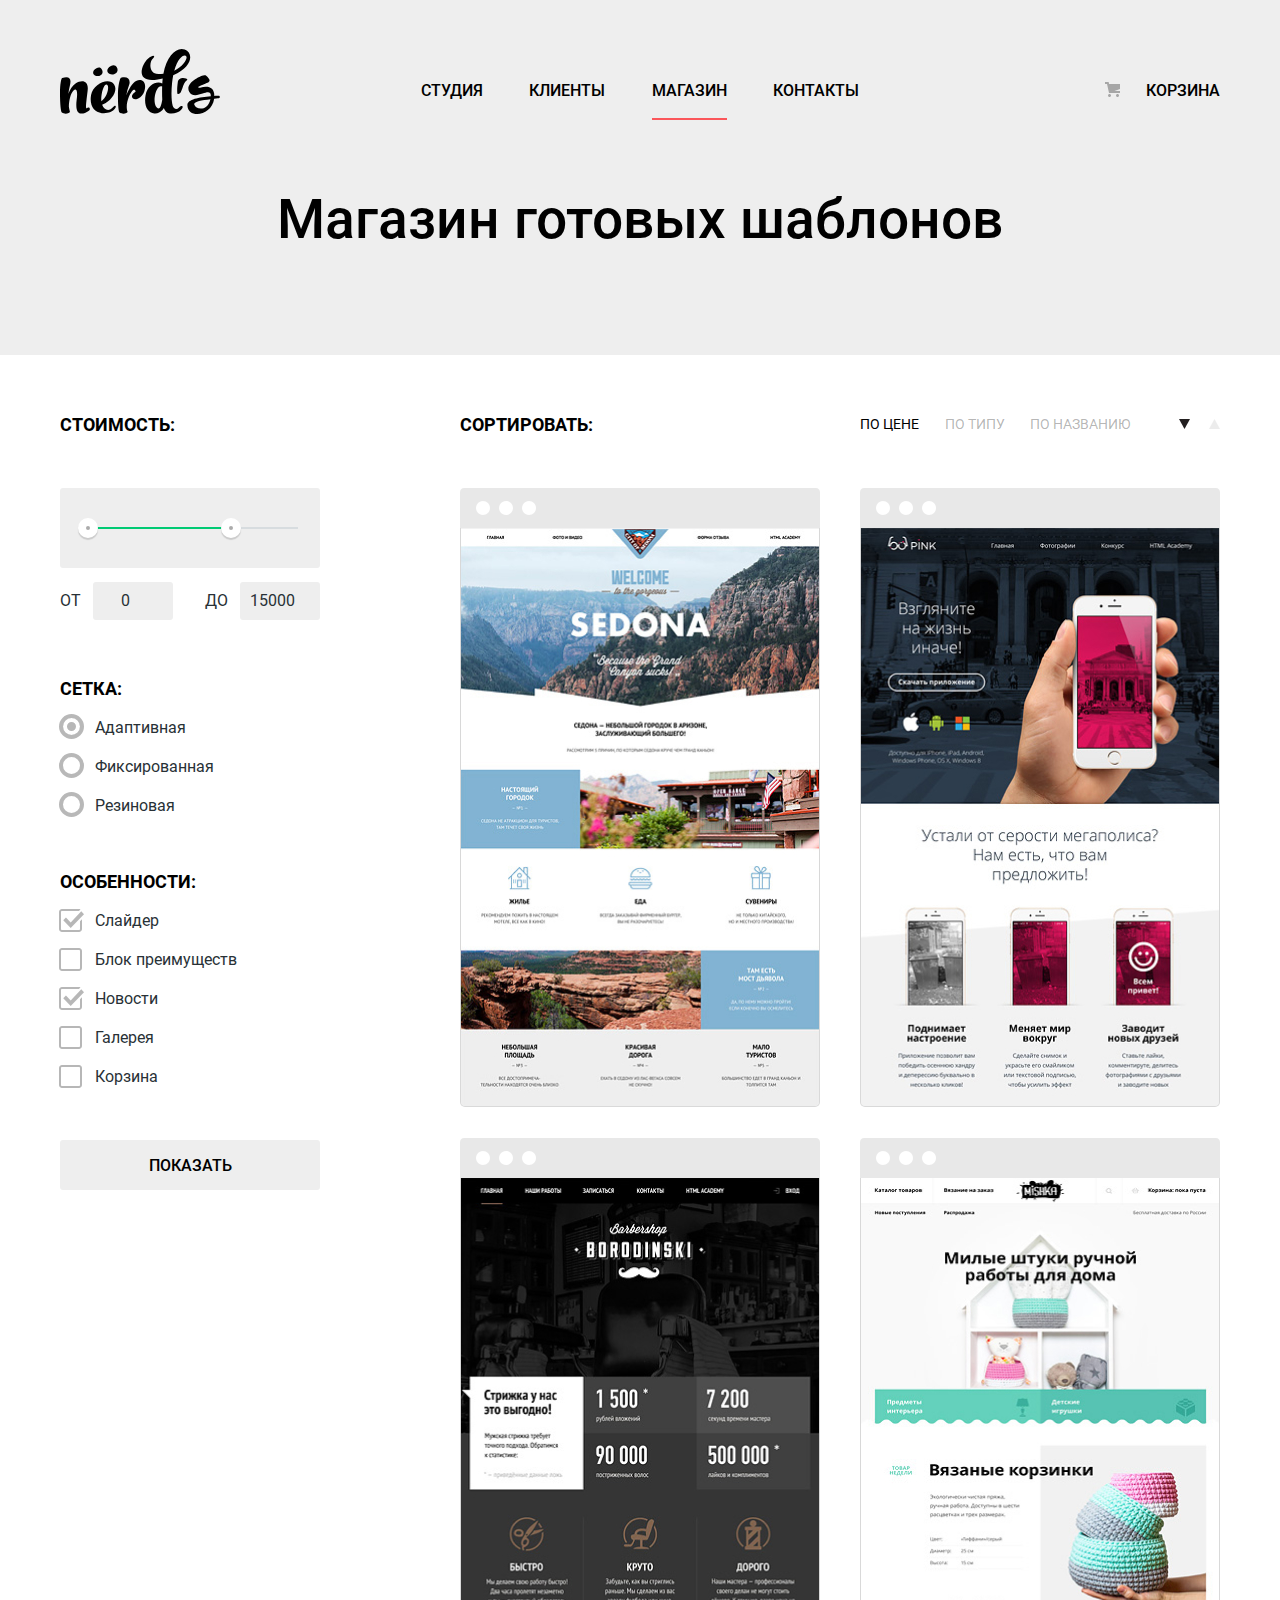
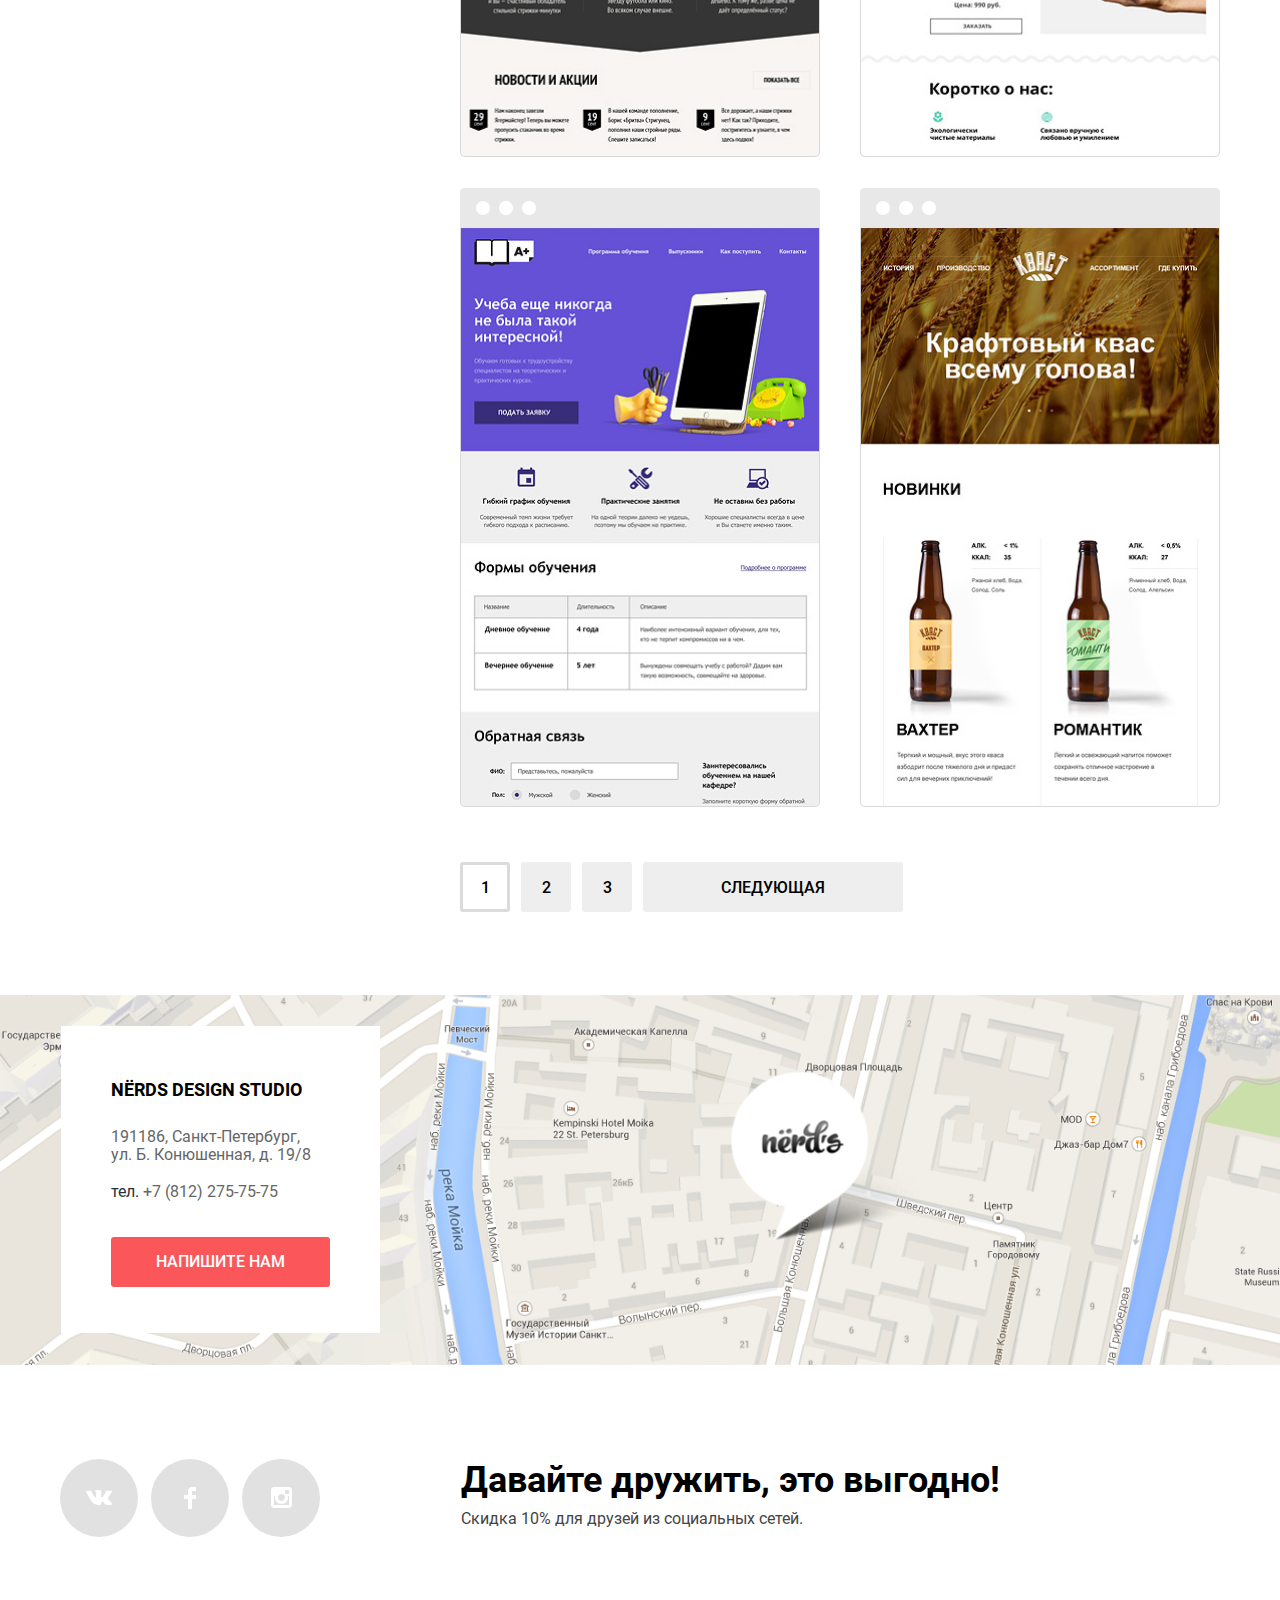
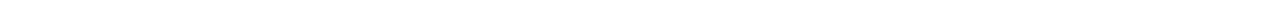
==== commit 21a43d0d: "на последнюю проверку" ====
--- a/catalog.html
+++ b/catalog.html
@@ -43,8 +43,8 @@
                     <div class="bar" style="width: 70%; margin-left: 0">
                     </div>
                   </div>
-                  <button class="toggle toggle-min" tabindex="0" style="left: 7%"></button>
-                  <button class="toggle toggle-max" tabindex="0" style="left: 62%"></button>
+                  <button type="button" class="toggle toggle-min" tabindex="0" style="left: 7%"></button>
+                  <button type="button" class="toggle toggle-max" tabindex="0" style="left: 62%"></button>
                 </div>
                 <div class="price-controls">
                   <label class="min-price" for="filter-for-from">От</label>
--- a/css/style.min.css
+++ b/css/style.min.css
@@ -1,2 +1 @@
-Beautify
-@-webkit-keyframes bounce{0%{-webkit-transform:translateY(-2000px);transform:translateY(-2000px)}70%{-webkit-transform:translateY(30px);transform:translateY(30px)}90%{-webkit-transform:translateY(-10px);transform:translateY(-10px)}to{-webkit-transform:translateY(0);transform:translateY(0)}}@keyframes bounce{0%{-webkit-transform:translateY(-2000px);transform:translateY(-2000px)}70%{-webkit-transform:translateY(30px);transform:translateY(30px)}90%{-webkit-transform:translateY(-10px);transform:translateY(-10px)}to{-webkit-transform:translateY(0);transform:translateY(0)}}@-webkit-keyframes shake{0%,to{-webkit-transform:translateX(0);transform:translateX(0)}10%,30%,50%,70%,90%{-webkit-transform:translateX(-10px);transform:translateX(-10px)}20%,40%,60%,80%{-webkit-transform:translateX(10px);transform:translateX(10px)}}@keyframes shake{0%,to{-webkit-transform:translateX(0);transform:translateX(0)}10%,30%,50%,70%,90%{-webkit-transform:translateX(-10px);transform:translateX(-10px)}20%,40%,60%,80%{-webkit-transform:translateX(10px);transform:translateX(10px)}}@font-face{font-family:"Roboto";src:url(../fonts/roboto.woff2) format("woff2"),url(../fonts/roboto.woff) format("woff");font-weight:400;font-style:normal}@font-face{font-family:"Roboto";src:url(../fonts/robotobold.woff2) format("woff2"),url(../fonts/robotobold.woff) format("woff");font-weight:700;font-style:normal}@font-face{font-family:"Roboto";src:url(../fonts/robotomedium.woff2) format("woff2"),url(../fonts/robotomedium.woff) format("woff");font-weight:500;font-style:normal}:root{--white:#FFFFFF;--black:#000000;--silver:#E1E1E1;--grey-lighten:#EEEEEE;--grey-light:#DFDFDF;--grey:#D5D5D5;--grey-somber:#DBDBDB;--grey-dark:#666666;--grey-darken:#444444;--lighten-dimgrey:#D7DCDE;--light-dimgrey:#B4B9BB;--dimgrey:#4D4D4D;--dimgrey-opacity:rgba(77, 77, 77, 0.12);--dimgrey-opacity-light:rgba(77, 77, 77, 0.4);--dimgrey-opacity-lighten:rgba(77, 77, 77, 0.1);--dimly-black:#D7DCDF;--dimgrey-black:#ABABAB;--black-opacity-lighten:rgba(40, 49, 54, 0.3);--black-opacity-light:rgba(0, 0, 0, 0.25);--black-opacity:rgba(0, 0, 0, 0.3);--black-opacity-lighter:rgba(0, 0, 0, 0.4);--black-opacity-dark:rgba(0, 0, 0, 0.6);--white-opacity:rgba(255, 255, 255, 0.3);--white-smoke:rgba(68, 68, 68, 0.5);--grey-opacity:rgba(0, 1, 1, 0.1);--light-grey-opacity:rgba(0, 0, 0, 0.15);--mysterious-grey:#C1C1C1;--ashy-grey:#F2F2F2;--light-ashy-grey:rgba(0, 0, 0, 0.1);--light-black:#231F20;--red:#FB565A;--red--dark:#E74246;--red--darken:#D7373B;--green:#00CA74;--green--dark:#00BC6C;--green--darken:#00AA62;--orange:#EFC849;--orange--dark:#EAB534;--orange--darken:#E5A722;--text-basic:#283136;--text-dark:#000000;--link-hover:var(--red);--link-active:var(--black-opacity);--background-color:var(--white);--wrapper-color:var(--grey-lighten);--button-text:var(--white);--button-text-active:var(--white-opacity);--background-button:var(--red);--background-button-hover:var(--red--dark);--background-button-active:var(--red--darken);--catalog-button:var(--grey-lighten);--catalog-button-hover:var(--grey-light);--catalog-button-active:var(--grey);--catalog-button-text:var(--black-opacity)}.page{height:100%}.page-body{min-width:1200px;margin:0;padding:0;font-family:"Roboto",Arial,sans-serif;font-weight:400;font-size:16px;line-height:24px;color:var(--text-basic);background-color:var(--background-color);min-height:100%;display:-ms-grid;display:grid;-ms-grid-rows:auto 1fr auto;grid-template-rows:auto 1fr auto}.main-header{padding-top:48px}a{text-decoration:none}.top-wrapper{background-color:var(--wrapper-color)}.visually-hidden{position:absolute;width:1px;height:1px;margin:-1px;border:0;padding:0;white-space:nowrap;clip:rect(0 0 0 0);-webkit-clip-path:inset(100);clip-path:inset(100%);overflow:hidden}.container{width:1160px;padding:0 20px;margin:0 auto}.main-navigation,.site-navigation{display:-webkit-box;display:-ms-flexbox;display:flex;-ms-flex-wrap:wrap;flex-wrap:wrap;-webkit-box-pack:justify;-ms-flex-pack:justify;justify-content:space-between}.main-navigation{line-height:30px;text-transform:uppercase;font-weight:500;-webkit-box-align:center;-ms-flex-align:center;align-items:center}.site-navigation{list-style:none;margin:0;min-width:438px;padding:20px 0 0;max-width:800px}.site-navigation li:not(:last-child){padding-right:5px}.header-img{min-width:160px;display:block}.main-header-logo:hover img{opacity:.7}.main-header-logo:active img{opacity:.3}.cart{min-width:160px;text-align:right;padding-top:20px}.cart-link{position:relative;display:inline-block;vertical-align:middle;width:112px}.cart-link::before{content:"";position:absolute;left:-3px;top:6px;width:15px;height:15px;background-image:url(../img/cart-icon.svg);background-repeat:no-repeat;background-position:0 0}.cart-link,.site-navigation a{color:var(--text-dark);padding-bottom:0}.cart-link:hover,.site-navigation a:hover{color:var(--link-hover)}.cart-link:focus,.site-navigation a:focus{outline:2px solid var(--dimgrey)}.cart-link:active,.site-navigation a:active{color:var(--link-active)}.features,.link-disabled{position:relative}.link-disabled:after{position:absolute;content:"";width:100%;height:2px;background-color:var(--red);left:0;top:37px;display:block}.features{margin-bottom:80px}.feature-item{display:-webkit-box;display:-ms-flexbox;display:flex;width:100%;min-height:431px;-webkit-box-orient:vertical;-webkit-box-direction:normal;-ms-flex-direction:column;flex-direction:column;-webkit-box-pack:justify;-ms-flex-pack:justify;justify-content:space-between;background-repeat:no-repeat;background-position-x:397px}.feature-item:first-child{background-image:url(../img/nerds-index-slide1.png)}.feature-item:nth-child(2){background-image:url(../img/nerds-index-slide2.png)}.feature-item:nth-child(3){background-image:url(../img/nerds-index-slide3.png)}.feature-list{list-style:none;margin:0;padding:0}.feature-button{display:block;width:240px;text-align:center;padding-top:16px;padding-bottom:16px;margin-top:10px;margin-bottom:80px}.feature-title{font-size:55px;line-height:55px;font-weight:500;color:var(--text-dark);margin:0;width:520px;padding-top:78px}.feature-text{width:416px;margin:0;-webkit-box-flex:1;-ms-flex-positive:1;flex-grow:1;padding-top:38px}.feature-item:first-child .feature-text{padding-top:25px}.features-control{position:absolute;left:50%;-webkit-transform:translateX(-50%);-ms-transform:translateX(-50%);transform:translateX(-50%);top:317px;z-index:10;display:-webkit-box;display:-ms-flexbox;display:flex;width:88px;-webkit-box-pack:justify;-ms-flex-pack:justify;justify-content:space-between}.features-button{width:18px;height:18px;border-radius:50%;border:0;background-color:var(--white);cursor:pointer}.features-button.current-btn{-webkit-box-shadow:inset 0 0 0 5px var(--white),inset 0 0 0 7px var(--mysterious-grey);box-shadow:inset 0 0 0 5px var(--white),inset 0 0 0 7px var(--mysterious-grey)}.feature-item:not(.features-current){display:none}.button{color:var(--button-text);background-color:var(--background-button);line-height:18px;text-align:center;font-weight:500;text-transform:uppercase;padding-top:17px;padding-bottom:15px;border-radius:3px}.button:hover{background-color:var(--background-button-hover)}.button:active{background-color:var(--background-button-active);color:var(--button-text-active);-webkit-box-shadow:inset 0 3px 0 var(--grey-opacity);box-shadow:inset 0 3px 0 var(--grey-opacity)}.button:focus{outline:solid 1px var(--black)}.product-app,.product-presentation,.product-website{display:block;margin-top:32px;padding-top:17px;padding-bottom:15px;width:160px}.product-app{background-color:var(--green)}.product-app:hover{background-color:var(--green--dark)}.product-app:active{background-color:var(--green--darken)}.product-presentation{background-color:var(--orange)}.product-presentation:hover{background-color:var(--orange--dark)}.product-presentation:active{background-color:var(--orange--darken)}.products{padding-bottom:80px;border-bottom:2px solid var(--grey-lighten)}.product-name{font-size:24px;line-height:30px;color:var(--text-dark);text-transform:uppercase;font-weight:700;margin-bottom:16px;margin-top:18px}.product-list{list-style:none;margin:0;padding:0;display:-ms-grid;display:grid;-ms-grid-columns:300px 100px 300px 100px 300px;grid-template-columns:300px 300px 300px;-webkit-column-gap:100px;-moz-column-gap:100px;column-gap:100px}.product-item p{margin-right:40px}.studio-description{padding-top:38px;padding-bottom:47px;display:-ms-grid;display:grid;-ms-grid-columns:660px 360px;grid-template-columns:660px 360px;-webkit-box-pack:justify;-ms-flex-pack:justify;justify-content:space-between}.description-caption{color:var(--text-dark);font-size:45px;line-height:45px;font-weight:500;margin-top:34px;margin-bottom:35px}.orders-types{text-transform:uppercase;font-weight:700;margin-top:40px;margin-bottom:23px}.orders-list{list-style:none;margin:0;padding:0}.order-list-item{margin-bottom:25px;margin-left:35px;position:relative}.order-list-item::before{content:"";position:absolute;background-color:var(--red);width:25px;height:2px;margin-left:-34px;top:11px}.description-statics{text-transform:uppercase;font-weight:700;color:var(--text-dark);margin-top:30px;margin-bottom:30px;text-align:center}.statics-list{list-style:none;margin:0;padding:0;display:-ms-grid;display:grid;-ms-grid-columns:1fr 1fr 1fr;grid-template-columns:1fr 1fr 1fr}.description-item{font-weight:700;font-size:45px;line-height:64px;color:var(--text-dark);margin:0;padding:0}.description-percent{display:inline-block;vertical-align:super;font-size:26px;line-height:40px;font-weight:700;color:var(--basic-black)}.descriptin-text{line-height:18px;margin-top:13px}.partners-list{list-style:none;margin:0 0 80px;border-top:2px solid var(--grey-lighten);padding:45px 0 37px;border-bottom:2px solid var(--grey-lighten);display:-webkit-box;display:-ms-flexbox;display:flex;-ms-flex-wrap:wrap;flex-wrap:wrap;-webkit-box-pack:justify;-ms-flex-pack:justify;justify-content:space-between;-webkit-box-align:center;-ms-flex-align:center;align-items:center}.partner-image{position:relative;min-width:260px;text-align:center}.partner-image:not(:last-child)::after{content:"";position:absolute;width:2px;height:52px;background-color:var(--grey-lighten);right:-19px;top:50%;-webkit-transform:translateY(-50%);-ms-transform:translateY(-50%);transform:translateY(-50%)}.partners-list--link .img-partner{opacity:.2}.partners-list--link:hover .img-partner{opacity:1}.partners-list--link:active .img-partner{opacity:.1}.adress-map,.adress-map .container{position:relative}.adress-map img{position:absolute;display:block;margin:0 auto;top:0;left:50%;-webkit-transform:translateX(-50%);-ms-transform:translateX(-50%);transform:translateX(-50%);z-index:-1}.adress-map iframe{display:block;margin:0 auto;width:100%}.contacts{top:-362px;left:21px;position:absolute;background-color:var(--white);width:319px;-webkit-box-sizing:border-box;box-sizing:border-box;padding-left:50px;padding-right:50px}.studio-name{font-weight:700;font-size:18px;line-height:30px;color:var(--text-dark);margin-top:49px;margin-bottom:23px}.studio-adress{line-height:18px}.contacts-phone,.studio-adress{color:var(--grey-dark)}.contacts-button{display:block;width:219px;padding:16px 0;margin-bottom:46px;margin-top:33px}.social-list{list-style:none;margin:0 130px 0 0;padding:0;display:-webkit-box;display:-ms-flexbox;display:flex;-ms-flex-wrap:wrap;flex-wrap:wrap;-webkit-box-pack:justify;-ms-flex-pack:justify;justify-content:space-between}.social-list li:not(:last-child){margin-right:2px}.footer-social,.social-button{display:-webkit-box;display:-ms-flexbox;display:flex;-webkit-box-align:center;-ms-flex-align:center;align-items:center}.footer-social{margin-top:61px;margin-bottom:80px}.social-button{width:78px;height:78px;border-radius:50%;-webkit-box-pack:center;-ms-flex-pack:center;justify-content:center;background:var(--silver);margin-right:11px}.social-button:hover{background:var(--red--dark)}.social-button:active{background:var(--red--darken);-webkit-box-shadow:inset 0 3px 0 var(--grey-opacity);box-shadow:inset 0 3px 0 var(--grey-opacity)}.social-button:active path{fill:var(--white-opacity)}.footer-promo{padding-top:13px}.discount-text{font-weight:700;font-size:36px;line-height:36px;margin-top:0;margin-bottom:10px;color:var(--text-dark)}.footer-discount{line-height:22px;color:var(--grey-darken);margin-top:0}.map-iframe,.map-image{width:100%}.feedback,.modal-item input{-webkit-box-sizing:border-box;box-sizing:border-box}.feedback{padding:63px 100px 84px;width:960px;background-color:var(--white);-webkit-box-shadow:0 20px 40px var(--black-opacity-lighter);box-shadow:0 20px 40px var(--black-opacity-lighter);position:fixed;right:0;left:0;margin:auto;top:16%;z-index:20;-webkit-animation:bounce .6s;animation:bounce .6s}.modal-display-none{display:none}.modal-heading{font-size:45px;line-height:53px;font-weight:700;color:var(--text-dark);margin-top:0;margin-bottom:37px}.modal-captions{font-size:16px;line-height:18px;font-weight:700;display:block;margin-bottom:9px}.modal-item{margin-top:0;margin-bottom:18px}.modal-item input{color:var(--grey-darken);width:360px;padding:14px;border:2px solid var(--lighten-dimgrey);border-radius:3px}.feedback-form{display:-ms-grid;display:grid;-ms-grid-columns:360px 40px 360px;grid-template-columns:360px 360px;-webkit-column-gap:40px;-moz-column-gap:40px;column-gap:40px}.modal-item-textarea{grid-column:1/-1;margin-bottom:39px}.modal-text{color:var(--grey-darken);font-size:16px;line-height:18px;padding:12px;border:2px solid var(--lighten-dimgrey);border-radius:3px;width:100%;resize:none;-webkit-box-sizing:border-box;box-sizing:border-box}.modal-text::-webkit-input-placeholder{color:var(--white-smoke);font-size:16px;line-height:18px}.modal-email::-webkit-input-placeholder,.modal-name::-webkit-input-placeholder,.modal-text::placeholder{color:var(--white-smoke);font-size:16px;line-height:18px}.modal-email::-moz-placeholder,.modal-name::-moz-placeholder,.modal-text::-moz-placeholder{font-size:16px;line-height:18px;color:var(--white-smoke)}.modal-item input:hover,.modal-text:hover{border:2px solid var(--light-dimgrey)}.modal-text:focus::-webkit-input-placeholder{color:var(--grey-darken)}.modal-email:focus::-webkit-input-placeholder,.modal-name:focus::-webkit-input-placeholder,.modal-text:focus::placeholder{color:var(--grey-darken)}.feedback .modal-text:focus::-moz-placeholder,.feedback input:focus::-moz-placeholder{color:var(--grey-darken);opacity:1}.feedback input:focus,.modal-text:focus{border:2px solid var(--black)}.modal-item input:invalid{border:2px solid var(--red--darken);color:var(--red--darken);outline:0}.modal-button{width:259px;border:0}.modal-close{height:21px;width:21px;border:0;background-color:transparent;background-image:url(../img/close-cross.svg);opacity:.3;background-repeat:no-repeat;cursor:pointer;position:absolute;top:77px;right:91px}.modal-close:hover{opacity:1;outline:0}.modal-close:active{opacity:.1;outline:0}.container.page-title{font-size:55px;line-height:55px;font-weight:500;padding:78px 0 108px;text-align:center;color:var(--text-dark);margin:0 auto 55px}.catalog-container{display:-ms-grid;display:grid;-ms-grid-columns:260px 140px 1fr;grid-template-columns:260px 1fr;-webkit-column-gap:140px;-moz-column-gap:140px;column-gap:140px}.filter{font-size:16px;line-height:20px;font-weight:400}.fieldset-item{border:0;padding:0;margin:0 0 32px}.filter-name{text-transform:uppercase;color:var(--text-dark);font-weight:700;font-size:18px;line-height:30px;margin-bottom:12px}.filter-name-price{margin-bottom:48px}.filter-name-feature,.filter-name-grid{margin-bottom:14px}.filter .fieldset-price{margin-bottom:54px;line-height:22px;text-transform:uppercase}.range-filter{width:260px}.range-controls{height:41px;background-color:var(--grey-lighten);border-radius:3px;padding-top:39px;padding-left:22px;padding-right:22px;margin-bottom:14px;position:relative}.scale{background:var(--dimly-black);height:2px}.bar{background-color:var(--green);height:2px;width:70%}.toggle{background-color:var(--dimgrey-black);width:20px;height:20px;border:8px solid var(--white);border-radius:50%;-webkit-box-shadow:0 2px 1px var(--light-grey-opacity);box-shadow:0 2px 1px var(--light-grey-opacity);position:absolute;top:30px;cursor:pointer;padding:0}.toggle-min{left:18px}.toggle-max{left:160px}.checkbox-option,.radio-option{margin-bottom:19px}.checkbox-option label,.radio-option label{display:block;position:relative}.filter-radio+label::before{position:absolute;content:"";height:17px;width:17px;border-radius:50%;border:4px solid var(--dimgrey);opacity:.4;left:-36px;top:-4px}.filter-radio:checked+label::after{position:absolute;content:"";left:-36px;top:-4px;width:17px;height:17px;border:4px solid transparent;opacity:.4;-webkit-box-shadow:inset 0 0 0 4px var(--white),inset 0 0 0 9px var(--dimgrey);box-shadow:inset 0 0 0 4px var(--white),inset 0 0 0 9px var(--dimgrey);border-radius:50%;background-color:transparent}.filter-checkbox:checked:hover+label::before,.filter-checkbox:hover+label::before,.filter-radio:checked:hover+label::after,.filter-radio:hover+label::before{opacity:1}.filter-checkbox:focus+label,.filter-radio:focus+label{outline:1px solid var(--dimgrey)}.filter-checkbox:checked[disabled]+label::before,.filter-checkbox[disabled]+label::before,.filter-radio:checked[disabled]+label::after,.filter-radio[disabled]+label::before{opacity:.1}.filter-checkbox[disabled]+label,.filter-radio[disabled]+label{color:var(--black-opacity-lighten)}.filter-checkbox+label::before{position:absolute;content:"";height:23px;width:25px;background-image:url(../img/checkbox-off.svg);background-repeat:no-repeat;background-position:0 0;opacity:.4;left:-36px;top:-2px}.filter-checkbox:checked+label::before{background-image:none,url(../img/checkbox-on.svg);opacity:.4}.filter-list{list-style:none;margin:0;padding:0 0 0 35px}.input-price::-webkit-input-placeholder{color:var(--text-basic)}.input-price::-moz-placeholder{color:var(--text-basic)}.input-price:-ms-input-placeholder{color:var(--text-basic)}.input-price::-ms-input-placeholder{color:var(--text-basic)}.input-price::placeholder{color:var(--text-basic)}.input-price{font-size:inherit;font-family:inherit;color:inherit;width:64px;padding:10px 8px;border-radius:3px;border:0;background-color:var(--grey-lighten);text-align:center}.max-price{margin-left:20px}.price-controls{display:-webkit-box;display:-ms-flexbox;display:flex;-webkit-box-pack:justify;-ms-flex-pack:justify;justify-content:space-between;-webkit-box-align:center;-ms-flex-align:center;align-items:center}.filter-list{font-size:16px;line-height:20px}.filter-button{display:block;width:260px;background-color:var(--catalog-button);color:var(--text-dark);font-size:16px;line-height:18px;font-weight:500;border:0;border-radius:3px;padding-left:0;padding-right:0;margin-top:34px}.filter-button:active,.filter-button:hover{background-color:var(--catalog-button-hover)}.filter-button:active{color:var(--catalog-button-text);outline:0;-webkit-box-shadow:inset 0 3px 0 var(--grey-opacity);box-shadow:inset 0 3px 0 var(--grey-opacity)}.catalog-filter-by,.filter-by{display:-webkit-box;display:-ms-flexbox;display:flex;-ms-flex-wrap:wrap;flex-wrap:wrap;-webkit-box-pack:justify;-ms-flex-pack:justify;justify-content:space-between}.catalog-filter-by{-webkit-box-align:start;-ms-flex-align:start;align-items:flex-start;margin-bottom:35px}.catalog-filter-by .filter-name{margin-top:0}.filter-by{list-style:none;margin:0;padding:5px 0 0;font-size:14px;line-height:18px;font-weight:400;text-transform:uppercase;width:360px}.filter-by li:not(:last-child){padding-right:5px}.filter-by li:last-child{width:41px;margin-left:22px;display:-webkit-box;display:-ms-flexbox;display:flex;-webkit-box-pack:justify;-ms-flex-pack:justify;justify-content:space-between}.filter-by a{color:var(--black-opacity)}.filter-by a:hover{color:var(--black-opacity-dark)}.filter-by a:active,a.filter-by-active{color:var(--text-dark)}.filter-pointer{opacity:.2}.filter-pointer:hover,.pointer-active,.template-item:hover .template-modal,.template-item:hover::before{opacity:1}.filter-pointer.pointer-active path,.filter-pointer:active path{fill:var(--light-black)}.template-list{list-style:none;margin:0;display:-webkit-box;display:-ms-flexbox;display:flex;-ms-flex-wrap:wrap;flex-wrap:wrap;padding:0 0 25px}.template-item{width:360px;border:1px solid var(--light-ashy-grey);border-top:none;-webkit-box-sizing:border-box;box-sizing:border-box;margin-top:41px;background-color:var(--ashy-grey);border-radius:0 0 5px 5px;margin-right:40px;margin-bottom:30px;position:relative}.template-item::before{position:absolute;content:"";width:360px;height:40px;top:-40px;right:-1px;background-image:url(../img/template-item-top.svg);background-repeat:no-repeat;opacity:.12}.template-item:hover{border:1px solid transparent;border-top:none;-webkit-box-shadow:0 6px 15px var(--black-opacity-light);box-shadow:0 6px 15px var(--black-opacity-light)}.template-item:nth-child(2n){margin-right:0}.template-item-image{width:358px;height:578px;border-radius:0 0 5px 5px;-o-object-fit:contain;object-fit:contain;display:block}.template-modal{width:100%;min-height:231px;background-color:var(--grey-lighten);padding-top:26px;padding-bottom:44px;-webkit-box-sizing:border-box;box-sizing:border-box;display:-webkit-box;display:-ms-flexbox;-ms-flex-wrap:wrap;flex-wrap:wrap;-webkit-box-orient:vertical;-webkit-box-direction:normal;-ms-flex-direction:column;flex-direction:column;-webkit-box-pack:justify;-ms-flex-pack:justify;justify-content:space-between;-webkit-box-align:center;-ms-flex-align:center;align-items:center;text-align:center;position:absolute;z-index:10;bottom:0;display:flex;opacity:0}.template-item:focus-within .template-modal{opacity:1}.template-modal-heading{text-transform:uppercase;color:var(--text-dark);font-weight:700;font-size:18px;line-height:30px}.template-modal-heading:hover{color:var(--red)}.template-modal-heading:active{color:var(--black-opacity)}.template-modal-text{width:255px;min-height:37px;max-height:390px;overflow:auto;line-height:18px;color:var(--grey-dark);margin-top:0}.template-modal-button{width:200px;border:0}.template-modal-button:active{color:var(--white)}.template-item:focus{outline:solid 2px var(--black)}.pagination-list{list-style:none;padding:0;grid-column:1/-1;display:-webkit-box;display:-ms-flexbox;display:flex;-ms-flex-wrap:wrap;flex-wrap:wrap;margin:0 0 50px;-webkit-box-align:center;-ms-flex-align:center;align-items:center}.pagination-item{margin-bottom:10px}.pagination-item a{display:block;border-radius:3px;text-align:center;min-width:50px;min-height:50px;margin-right:11px;padding-top:17px;padding-bottom:15px;-webkit-box-sizing:border-box;box-sizing:border-box;color:var(--text-dark);line-height:18px;font-weight:500;background-color:var(--grey-lighten)}.pagination-item a:hover{background-color:var(--grey-light)}.pagination-item a:active{background-color:var(--grey);color:var(--black-opacity);-webkit-box-shadow:inset 0 3px 0 var(--grey-opacity);box-shadow:inset 0 3px 0 var(--grey-opacity)}.pagination-item a:focus{outline:1px solid var(--black)}.pagination-item-current a,.pagination-item-current a:active,.pagination-item-current a:focus,.pagination-item-current a:hover{background-color:transparent;-webkit-box-shadow:none;box-shadow:none;color:var(--text-dark);-webkit-box-shadow:inset 0 0 0 3px var(--grey-somber);box-shadow:inset 0 0 0 3px var(--grey-somber)}.pagination-next-btn a{width:260px;text-transform:uppercase}.pagination-item:last-child{margin-right:0}.modal-error{-webkit-animation:shake .6s;animation:shake .6s}@font-face{font-family:'robotoRuble';src:url([data-uri]) format('woff2'),url([data-uri]) format('woff');font-weight:500;font-style:normal}.rub{font-family:"robotoRuble"}
+@-webkit-keyframes bounce{0%{-webkit-transform:translateY(-2000px);transform:translateY(-2000px)}70%{-webkit-transform:translateY(30px);transform:translateY(30px)}90%{-webkit-transform:translateY(-10px);transform:translateY(-10px)}to{-webkit-transform:translateY(0);transform:translateY(0)}}@keyframes bounce{0%{-webkit-transform:translateY(-2000px);transform:translateY(-2000px)}70%{-webkit-transform:translateY(30px);transform:translateY(30px)}90%{-webkit-transform:translateY(-10px);transform:translateY(-10px)}to{-webkit-transform:translateY(0);transform:translateY(0)}}@-webkit-keyframes shake{0%,to{-webkit-transform:translateX(0);transform:translateX(0)}10%,30%,50%,70%,90%{-webkit-transform:translateX(-10px);transform:translateX(-10px)}20%,40%,60%,80%{-webkit-transform:translateX(10px);transform:translateX(10px)}}@keyframes shake{0%,to{-webkit-transform:translateX(0);transform:translateX(0)}10%,30%,50%,70%,90%{-webkit-transform:translateX(-10px);transform:translateX(-10px)}20%,40%,60%,80%{-webkit-transform:translateX(10px);transform:translateX(10px)}}@font-face{font-family:"Roboto";src:url(../fonts/roboto.woff2) format("woff2"),url(../fonts/roboto.woff) format("woff");font-weight:400;font-style:normal}@font-face{font-family:"Roboto";src:url(../fonts/robotobold.woff2) format("woff2"),url(../fonts/robotobold.woff) format("woff");font-weight:700;font-style:normal}@font-face{font-family:"Roboto";src:url(../fonts/robotomedium.woff2) format("woff2"),url(../fonts/robotomedium.woff) format("woff");font-weight:500;font-style:normal}:root{--white:#FFFFFF;--black:#000000;--silver:#E1E1E1;--grey-lighten:#EEEEEE;--grey-light:#DFDFDF;--grey:#D5D5D5;--grey-somber:#DBDBDB;--grey-dark:#666666;--grey-darken:#444444;--lighten-dimgrey:#D7DCDE;--light-dimgrey:#B4B9BB;--dimgrey:#4D4D4D;--dimgrey-opacity:rgba(77, 77, 77, 0.12);--dimgrey-opacity-light:rgba(77, 77, 77, 0.4);--dimgrey-opacity-lighten:rgba(77, 77, 77, 0.1);--dimly-black:#D7DCDF;--dimgrey-black:#ABABAB;--black-opacity-lighten:rgba(40, 49, 54, 0.3);--black-opacity-light:rgba(0, 0, 0, 0.25);--black-opacity:rgba(0, 0, 0, 0.3);--black-opacity-lighter:rgba(0, 0, 0, 0.4);--black-opacity-dark:rgba(0, 0, 0, 0.6);--white-opacity:rgba(255, 255, 255, 0.3);--white-smoke:rgba(68, 68, 68, 0.5);--grey-opacity:rgba(0, 1, 1, 0.1);--light-grey-opacity:rgba(0, 0, 0, 0.15);--mysterious-grey:#C1C1C1;--ashy-grey:#F2F2F2;--light-ashy-grey:rgba(0, 0, 0, 0.1);--light-black:#231F20;--red:#FB565A;--red--dark:#E74246;--red--darken:#D7373B;--green:#00CA74;--green--dark:#00BC6C;--green--darken:#00AA62;--orange:#EFC849;--orange--dark:#EAB534;--orange--darken:#E5A722;--text-basic:#283136;--text-dark:#000000;--link-hover:var(--red);--link-active:var(--black-opacity);--background-color:var(--white);--wrapper-color:var(--grey-lighten);--button-text:var(--white);--button-text-active:var(--white-opacity);--background-button:var(--red);--background-button-hover:var(--red--dark);--background-button-active:var(--red--darken);--catalog-button:var(--grey-lighten);--catalog-button-hover:var(--grey-light);--catalog-button-active:var(--grey);--catalog-button-text:var(--black-opacity)}.page{height:100%}.page-body{min-width:1200px;margin:0;padding:0;font-family:"Roboto",Arial,sans-serif;font-weight:400;font-size:16px;line-height:24px;color:var(--text-basic);background-color:var(--background-color);min-height:100%;display:-ms-grid;display:grid;-ms-grid-rows:auto 1fr auto;grid-template-rows:auto 1fr auto}.main-header{padding-top:48px}a{text-decoration:none}.top-wrapper{background-color:var(--wrapper-color)}.visually-hidden{position:absolute;width:1px;height:1px;margin:-1px;border:0;padding:0;white-space:nowrap;clip:rect(0 0 0 0);-webkit-clip-path:inset(100);clip-path:inset(100%);overflow:hidden}.container{width:1160px;padding:0 20px;margin:0 auto}.main-navigation,.site-navigation{display:-webkit-box;display:-ms-flexbox;display:flex;-ms-flex-wrap:wrap;flex-wrap:wrap;-webkit-box-pack:justify;-ms-flex-pack:justify;justify-content:space-between}.main-navigation{line-height:30px;text-transform:uppercase;font-weight:500;-webkit-box-align:center;-ms-flex-align:center;align-items:center}.site-navigation{list-style:none;margin:0;min-width:438px;padding:20px 0 0;max-width:800px}.site-navigation li:not(:last-child){padding-right:5px}.header-img{min-width:160px;display:block}.main-header-logo:hover img{opacity:.7}.main-header-logo:active img{opacity:.3}.cart{min-width:160px;text-align:right;padding-top:20px}.cart-link{position:relative;display:inline-block;vertical-align:middle;width:112px}.cart-link::before{content:"";position:absolute;left:-3px;top:6px;width:15px;height:15px;background-image:url(../img/cart-icon.svg);background-repeat:no-repeat;background-position:0 0}.cart-link,.site-navigation a{color:var(--text-dark);padding-bottom:0}.cart-link:hover,.site-navigation a:hover{color:var(--link-hover)}.cart-link:focus,.site-navigation a:focus{outline:2px solid var(--dimgrey)}.cart-link:active,.site-navigation a:active{color:var(--link-active)}.features,.link-disabled{position:relative}.link-disabled:after{position:absolute;content:"";width:100%;height:2px;background-color:var(--red);left:0;top:37px;display:block}.features{margin-bottom:80px}.feature-item{display:-webkit-box;display:-ms-flexbox;display:flex;width:100%;min-height:431px;-webkit-box-orient:vertical;-webkit-box-direction:normal;-ms-flex-direction:column;flex-direction:column;-webkit-box-pack:justify;-ms-flex-pack:justify;justify-content:space-between;background-repeat:no-repeat;background-position-x:397px}.feature-item:first-child{background-image:url(../img/nerds-index-slide1.png)}.feature-item:nth-child(2){background-image:url(../img/nerds-index-slide2.png)}.feature-item:nth-child(3){background-image:url(../img/nerds-index-slide3.png)}.feature-list{list-style:none;margin:0;padding:0}.feature-button{display:block;width:240px;text-align:center;padding-top:16px;padding-bottom:16px;margin-top:10px;margin-bottom:80px}.feature-title{font-size:55px;line-height:55px;font-weight:500;color:var(--text-dark);margin:0;width:520px;padding-top:78px}.feature-text{width:416px;margin:0;-webkit-box-flex:1;-ms-flex-positive:1;flex-grow:1;padding-top:38px}.feature-item:first-child .feature-text{padding-top:25px}.features-control{position:absolute;left:50%;-webkit-transform:translateX(-50%);-ms-transform:translateX(-50%);transform:translateX(-50%);top:317px;z-index:10;display:-webkit-box;display:-ms-flexbox;display:flex;width:88px;-webkit-box-pack:justify;-ms-flex-pack:justify;justify-content:space-between}.features-button{width:18px;height:18px;border-radius:50%;border:0;background-color:var(--white);cursor:pointer}.features-button.current-btn{-webkit-box-shadow:inset 0 0 0 5px var(--white),inset 0 0 0 7px var(--mysterious-grey);box-shadow:inset 0 0 0 5px var(--white),inset 0 0 0 7px var(--mysterious-grey)}.feature-item:not(.features-current){display:none}.button{color:var(--button-text);background-color:var(--background-button);line-height:18px;text-align:center;font-weight:500;text-transform:uppercase;padding-top:17px;padding-bottom:15px;border-radius:3px}.button:hover{background-color:var(--background-button-hover)}.button:active{background-color:var(--background-button-active);color:var(--button-text-active);-webkit-box-shadow:inset 0 3px 0 var(--grey-opacity);box-shadow:inset 0 3px 0 var(--grey-opacity)}.button:focus{outline:solid 1px var(--black)}.product-app,.product-presentation,.product-website{display:block;margin-top:32px;padding-top:17px;padding-bottom:15px;width:160px}.product-app{background-color:var(--green)}.product-app:hover{background-color:var(--green--dark)}.product-app:active{background-color:var(--green--darken)}.product-presentation{background-color:var(--orange)}.product-presentation:hover{background-color:var(--orange--dark)}.product-presentation:active{background-color:var(--orange--darken)}.products{padding-bottom:80px;border-bottom:2px solid var(--grey-lighten)}.product-name{font-size:24px;line-height:30px;color:var(--text-dark);text-transform:uppercase;font-weight:700;margin-bottom:16px;margin-top:18px}.product-list{list-style:none;margin:0;padding:0;display:-ms-grid;display:grid;-ms-grid-columns:300px 100px 300px 100px 300px;grid-template-columns:300px 300px 300px;-webkit-column-gap:100px;-moz-column-gap:100px;column-gap:100px}.product-item p{margin-right:40px}.studio-description{padding-top:38px;padding-bottom:47px;display:-ms-grid;display:grid;-ms-grid-columns:660px 360px;grid-template-columns:660px 360px;-webkit-box-pack:justify;-ms-flex-pack:justify;justify-content:space-between}.description-caption{color:var(--text-dark);font-size:45px;line-height:45px;font-weight:500;margin-top:34px;margin-bottom:35px}.orders-types{text-transform:uppercase;font-weight:700;margin-top:40px;margin-bottom:23px}.orders-list{list-style:none;margin:0;padding:0}.order-list-item{margin-bottom:25px;margin-left:35px;position:relative}.order-list-item::before{content:"";position:absolute;background-color:var(--red);width:25px;height:2px;margin-left:-34px;top:11px}.description-statics{text-transform:uppercase;font-weight:700;color:var(--text-dark);margin-top:30px;margin-bottom:30px;text-align:center}.statics-list{list-style:none;margin:0;padding:0;display:-ms-grid;display:grid;-ms-grid-columns:1fr 1fr 1fr;grid-template-columns:1fr 1fr 1fr}.description-item{font-weight:700;font-size:45px;line-height:64px;color:var(--text-dark);margin:0;padding:0}.description-percent{display:inline-block;vertical-align:super;font-size:26px;line-height:40px;font-weight:700;color:var(--basic-black)}.descriptin-text{line-height:18px;margin-top:13px}.partners-list{list-style:none;margin:0 0 80px;border-top:2px solid var(--grey-lighten);padding:45px 0 37px;border-bottom:2px solid var(--grey-lighten);display:-webkit-box;display:-ms-flexbox;display:flex;-ms-flex-wrap:wrap;flex-wrap:wrap;-webkit-box-pack:justify;-ms-flex-pack:justify;justify-content:space-between;-webkit-box-align:center;-ms-flex-align:center;align-items:center}.partner-image{position:relative;min-width:260px;text-align:center}.partner-image:not(:last-child)::after{content:"";position:absolute;width:2px;height:52px;background-color:var(--grey-lighten);right:-19px;top:50%;-webkit-transform:translateY(-50%);-ms-transform:translateY(-50%);transform:translateY(-50%)}.partners-list--link .img-partner{opacity:.2}.partners-list--link:hover .img-partner{opacity:1}.partners-list--link:active .img-partner{opacity:.1}.adress-map,.adress-map .container{position:relative}.adress-map img{position:absolute;display:block;margin:0 auto;top:0;left:50%;-webkit-transform:translateX(-50%);-ms-transform:translateX(-50%);transform:translateX(-50%);z-index:-1}.adress-map iframe{display:block;margin:0 auto;width:100%}.contacts{top:-362px;left:21px;position:absolute;background-color:var(--white);width:319px;-webkit-box-sizing:border-box;box-sizing:border-box;padding-left:50px;padding-right:50px}.studio-name{font-weight:700;font-size:18px;line-height:30px;color:var(--text-dark);margin-top:49px;margin-bottom:23px}.studio-adress{line-height:18px}.contacts-phone,.studio-adress{color:var(--grey-dark)}.contacts-button{display:block;width:219px;padding:16px 0;margin-bottom:46px;margin-top:33px}.social-list{list-style:none;margin:0 130px 0 0;padding:0;display:-webkit-box;display:-ms-flexbox;display:flex;-ms-flex-wrap:wrap;flex-wrap:wrap;-webkit-box-pack:justify;-ms-flex-pack:justify;justify-content:space-between}.social-list li:not(:last-child){margin-right:2px}.footer-social,.social-button{display:-webkit-box;display:-ms-flexbox;display:flex;-webkit-box-align:center;-ms-flex-align:center;align-items:center}.footer-social{margin-top:61px;margin-bottom:57px}.social-button{width:78px;height:78px;border-radius:50%;-webkit-box-pack:center;-ms-flex-pack:center;justify-content:center;background:var(--silver);margin-right:11px}.social-button:hover{background:var(--red--dark)}.social-button:active{background:var(--red--darken);-webkit-box-shadow:inset 0 3px 0 var(--grey-opacity);box-shadow:inset 0 3px 0 var(--grey-opacity)}.social-button:active path{fill:var(--white-opacity)}.footer-promo{padding-top:13px}.discount-text{font-weight:700;font-size:36px;line-height:36px;margin-top:0;margin-bottom:10px;color:var(--text-dark)}.footer-discount{line-height:22px;color:var(--grey-darken);margin-top:0}.map-iframe,.map-image{width:100%}.feedback,.modal-item input{-webkit-box-sizing:border-box;box-sizing:border-box}.feedback{padding:63px 100px 84px;width:960px;background-color:var(--white);-webkit-box-shadow:0 20px 40px var(--black-opacity-lighter);box-shadow:0 20px 40px var(--black-opacity-lighter);position:fixed;right:0;left:0;margin:auto;top:18%;z-index:20;-webkit-animation:bounce .6s;animation:bounce .6s}.modal-display-none{display:none}.modal-heading{font-size:45px;line-height:53px;font-weight:700;color:var(--text-dark);margin-top:0;margin-bottom:37px}.modal-captions{font-size:16px;line-height:18px;font-weight:700;display:block;margin-bottom:9px}.modal-item{margin-top:0;margin-bottom:18px}.modal-item input{color:var(--grey-darken);width:360px;padding:14px;border:2px solid var(--lighten-dimgrey);border-radius:3px}.feedback-form{display:-ms-grid;display:grid;-ms-grid-columns:360px 40px 360px;grid-template-columns:360px 360px;-webkit-column-gap:40px;-moz-column-gap:40px;column-gap:40px}.modal-item-textarea{grid-column:1/-1;margin-bottom:39px}.modal-text{color:var(--grey-darken);font-size:16px;line-height:18px;padding:12px;border:2px solid var(--lighten-dimgrey);border-radius:3px;width:100%;resize:none;-webkit-box-sizing:border-box;box-sizing:border-box}.modal-text::-webkit-input-placeholder{color:var(--white-smoke);font-size:16px;line-height:18px}.modal-email::-webkit-input-placeholder,.modal-name::-webkit-input-placeholder,.modal-text::placeholder{color:var(--white-smoke);font-size:16px;line-height:18px}.modal-email::-moz-placeholder,.modal-name::-moz-placeholder,.modal-text::-moz-placeholder{font-size:16px;line-height:18px;color:var(--white-smoke)}.modal-item input:hover,.modal-text:hover{border:2px solid var(--light-dimgrey)}.modal-text:focus::-webkit-input-placeholder{color:var(--grey-darken)}.modal-email:focus::-webkit-input-placeholder,.modal-name:focus::-webkit-input-placeholder,.modal-text:focus::placeholder{color:var(--grey-darken)}.feedback .modal-text:focus::-moz-placeholder,.feedback input:focus::-moz-placeholder{color:var(--grey-darken);opacity:1}.feedback input:focus,.modal-text:focus{border:2px solid var(--black)}.modal-item input:invalid{border:2px solid var(--red--darken);color:var(--red--darken);outline:0}.modal-button{width:259px;border:0}.modal-close{height:21px;width:21px;border:0;background-color:transparent;background-image:url(../img/close-cross.svg);opacity:.3;background-repeat:no-repeat;cursor:pointer;position:absolute;top:77px;right:91px}.modal-close:hover{opacity:1;outline:0}.modal-close:active{opacity:.1;outline:0}.container.page-title{font-size:55px;line-height:55px;font-weight:500;padding:78px 0 108px;text-align:center;color:var(--text-dark);margin:0 auto 55px}.catalog-container{display:-ms-grid;display:grid;-ms-grid-columns:260px 140px 1fr;grid-template-columns:260px 1fr;-webkit-column-gap:140px;-moz-column-gap:140px;column-gap:140px}.filter{font-size:16px;line-height:20px;font-weight:400}.fieldset-item{border:0;padding:0;margin:0 0 32px}.filter-name{text-transform:uppercase;color:var(--text-dark);font-weight:700;font-size:18px;line-height:30px;margin-bottom:12px}.filter-name-price{margin-bottom:48px}.filter-name-feature,.filter-name-grid{margin-bottom:14px}.filter .fieldset-price{margin-bottom:54px;line-height:22px;text-transform:uppercase}.range-filter{width:260px}.range-controls{height:41px;background-color:var(--grey-lighten);border-radius:3px;padding-top:39px;padding-left:22px;padding-right:22px;margin-bottom:14px;position:relative}.scale{background:var(--dimly-black);height:2px}.bar{background-color:var(--green);height:2px;width:70%}.toggle{background-color:var(--dimgrey-black);width:20px;height:20px;border:8px solid var(--white);border-radius:50%;-webkit-box-shadow:0 2px 1px var(--light-grey-opacity);box-shadow:0 2px 1px var(--light-grey-opacity);position:absolute;top:30px;cursor:pointer;padding:0}.toggle-min{left:18px}.toggle-max{left:160px}.checkbox-option,.radio-option{margin-bottom:19px}.checkbox-option label,.radio-option label{display:block;position:relative}.filter-radio+label::before{position:absolute;content:"";height:17px;width:17px;border-radius:50%;border:4px solid var(--dimgrey);opacity:.4;left:-36px;top:-4px}.filter-radio:checked+label::after{position:absolute;content:"";left:-36px;top:-4px;width:17px;height:17px;border:4px solid transparent;opacity:.4;-webkit-box-shadow:inset 0 0 0 4px var(--white),inset 0 0 0 9px var(--dimgrey);box-shadow:inset 0 0 0 4px var(--white),inset 0 0 0 9px var(--dimgrey);border-radius:50%;background-color:transparent}.filter-checkbox:checked:hover+label::before,.filter-checkbox:hover+label::before,.filter-radio:checked:hover+label::after,.filter-radio:hover+label::before{opacity:1}.filter-checkbox:focus+label,.filter-radio:focus+label{outline:1px solid var(--dimgrey)}.filter-checkbox:checked[disabled]+label::before,.filter-checkbox[disabled]+label::before,.filter-radio:checked[disabled]+label::after,.filter-radio[disabled]+label::before{opacity:.1}.filter-checkbox[disabled]+label,.filter-radio[disabled]+label{color:var(--black-opacity-lighten)}.filter-checkbox+label::before{position:absolute;content:"";height:23px;width:25px;background-image:url(../img/checkbox-off.svg);background-repeat:no-repeat;background-position:0 0;opacity:.4;left:-36px;top:-2px}.filter-checkbox:checked+label::before{background-image:none,url(../img/checkbox-on.svg);opacity:.4}.filter-list{list-style:none;margin:0;padding:0 0 0 35px}.input-price::-webkit-input-placeholder{color:var(--text-basic)}.input-price::-moz-placeholder{color:var(--text-basic)}.input-price:-ms-input-placeholder{color:var(--text-basic)}.input-price::-ms-input-placeholder{color:var(--text-basic)}.input-price::placeholder{color:var(--text-basic)}.input-price{font-size:inherit;font-family:inherit;color:inherit;width:64px;padding:10px 8px;border-radius:3px;border:0;background-color:var(--grey-lighten);text-align:center}.max-price{margin-left:20px}.price-controls{display:-webkit-box;display:-ms-flexbox;display:flex;-webkit-box-pack:justify;-ms-flex-pack:justify;justify-content:space-between;-webkit-box-align:center;-ms-flex-align:center;align-items:center}.filter-list{font-size:16px;line-height:20px}.filter-button{display:block;width:260px;background-color:var(--catalog-button);color:var(--text-dark);font-size:16px;line-height:18px;font-weight:500;border:0;border-radius:3px;padding-left:0;padding-right:0;margin-top:34px}.filter-button:active,.filter-button:hover{background-color:var(--catalog-button-hover)}.filter-button:active{color:var(--catalog-button-text);outline:0;-webkit-box-shadow:inset 0 3px 0 var(--grey-opacity);box-shadow:inset 0 3px 0 var(--grey-opacity)}.catalog-filter-by,.filter-by{display:-webkit-box;display:-ms-flexbox;display:flex;-ms-flex-wrap:wrap;flex-wrap:wrap;-webkit-box-pack:justify;-ms-flex-pack:justify;justify-content:space-between}.catalog-filter-by{-webkit-box-align:start;-ms-flex-align:start;align-items:flex-start;margin-bottom:35px}.catalog-filter-by .filter-name{margin-top:0}.filter-by{list-style:none;margin:0;padding:5px 0 0;font-size:14px;line-height:18px;font-weight:400;text-transform:uppercase;width:360px}.filter-by li:not(:last-child){padding-right:5px}.filter-by li:last-child{width:41px;margin-left:22px;display:-webkit-box;display:-ms-flexbox;display:flex;-webkit-box-pack:justify;-ms-flex-pack:justify;justify-content:space-between}.filter-by a{color:var(--black-opacity)}.filter-by a:hover{color:var(--black-opacity-dark)}.filter-by a:active,a.filter-by-active{color:var(--text-dark)}.filter-pointer{opacity:.2}.filter-pointer:hover,.pointer-active,.template-item:hover .template-modal,.template-item:hover::before{opacity:1}.filter-pointer.pointer-active path,.filter-pointer:active path{fill:var(--light-black)}.template-list{list-style:none;margin:0;display:-webkit-box;display:-ms-flexbox;display:flex;-ms-flex-wrap:wrap;flex-wrap:wrap;padding:0 0 25px}.template-item{width:360px;border:1px solid var(--light-ashy-grey);border-top:none;-webkit-box-sizing:border-box;box-sizing:border-box;margin-top:41px;background-color:var(--ashy-grey);border-radius:0 0 5px 5px;margin-right:40px;margin-bottom:30px;position:relative}.template-item::before{position:absolute;content:"";width:360px;height:40px;top:-40px;right:-1px;background-image:url(../img/template-item-top.svg);background-repeat:no-repeat;opacity:.12}.template-item:hover{border:1px solid transparent;border-top:none;-webkit-box-shadow:0 6px 15px var(--black-opacity-light);box-shadow:0 6px 15px var(--black-opacity-light)}.template-item:nth-child(2n){margin-right:0}.template-item-image{width:358px;height:578px;border-radius:0 0 5px 5px;-o-object-fit:contain;object-fit:contain;display:block}.template-modal{width:100%;min-height:231px;background-color:var(--grey-lighten);padding-top:26px;padding-bottom:44px;-webkit-box-sizing:border-box;box-sizing:border-box;display:-webkit-box;display:-ms-flexbox;-ms-flex-wrap:wrap;flex-wrap:wrap;-webkit-box-orient:vertical;-webkit-box-direction:normal;-ms-flex-direction:column;flex-direction:column;-webkit-box-pack:justify;-ms-flex-pack:justify;justify-content:space-between;-webkit-box-align:center;-ms-flex-align:center;align-items:center;text-align:center;position:absolute;z-index:10;bottom:0;display:flex;opacity:0}.template-item:focus-within .template-modal{opacity:1}.template-modal-heading{text-transform:uppercase;color:var(--text-dark);font-weight:700;font-size:18px;line-height:30px}.template-modal-heading:hover{color:var(--red)}.template-modal-heading:active{color:var(--black-opacity)}.template-modal-text{width:255px;min-height:37px;max-height:390px;overflow:auto;line-height:18px;color:var(--grey-dark);margin-top:0}.template-modal-button{width:200px;border:0}.template-modal-button:active{color:var(--white)}.template-item:focus{outline:solid 2px var(--black)}.pagination-list{list-style:none;padding:0;grid-column:1/-1;display:-webkit-box;display:-ms-flexbox;display:flex;-ms-flex-wrap:wrap;flex-wrap:wrap;margin:0 0 50px;-webkit-box-align:center;-ms-flex-align:center;align-items:center}.pagination-item{margin-bottom:10px}.pagination-item a{display:block;border-radius:3px;text-align:center;min-width:50px;min-height:50px;margin-right:11px;padding-top:17px;padding-bottom:15px;-webkit-box-sizing:border-box;box-sizing:border-box;color:var(--text-dark);line-height:18px;font-weight:500;background-color:var(--grey-lighten)}.pagination-item a:hover{background-color:var(--grey-light)}.pagination-item a:active{background-color:var(--grey);color:var(--black-opacity);-webkit-box-shadow:inset 0 3px 0 var(--grey-opacity);box-shadow:inset 0 3px 0 var(--grey-opacity)}.pagination-item a:focus{outline:1px solid var(--black)}.pagination-item-current a,.pagination-item-current a:active,.pagination-item-current a:focus,.pagination-item-current a:hover{background-color:transparent;-webkit-box-shadow:none;box-shadow:none;color:var(--text-dark);-webkit-box-shadow:inset 0 0 0 3px var(--grey-somber);box-shadow:inset 0 0 0 3px var(--grey-somber)}.pagination-next-btn a{width:260px;text-transform:uppercase}.pagination-item:last-child{margin-right:0}.modal-error{-webkit-animation:shake .6s;animation:shake .6s}@font-face{font-family:'robotoRuble';src:url([data-uri]) format('woff2'),url([data-uri]) format('woff');font-weight:500;font-style:normal}.rub{font-family:"robotoRuble"}
